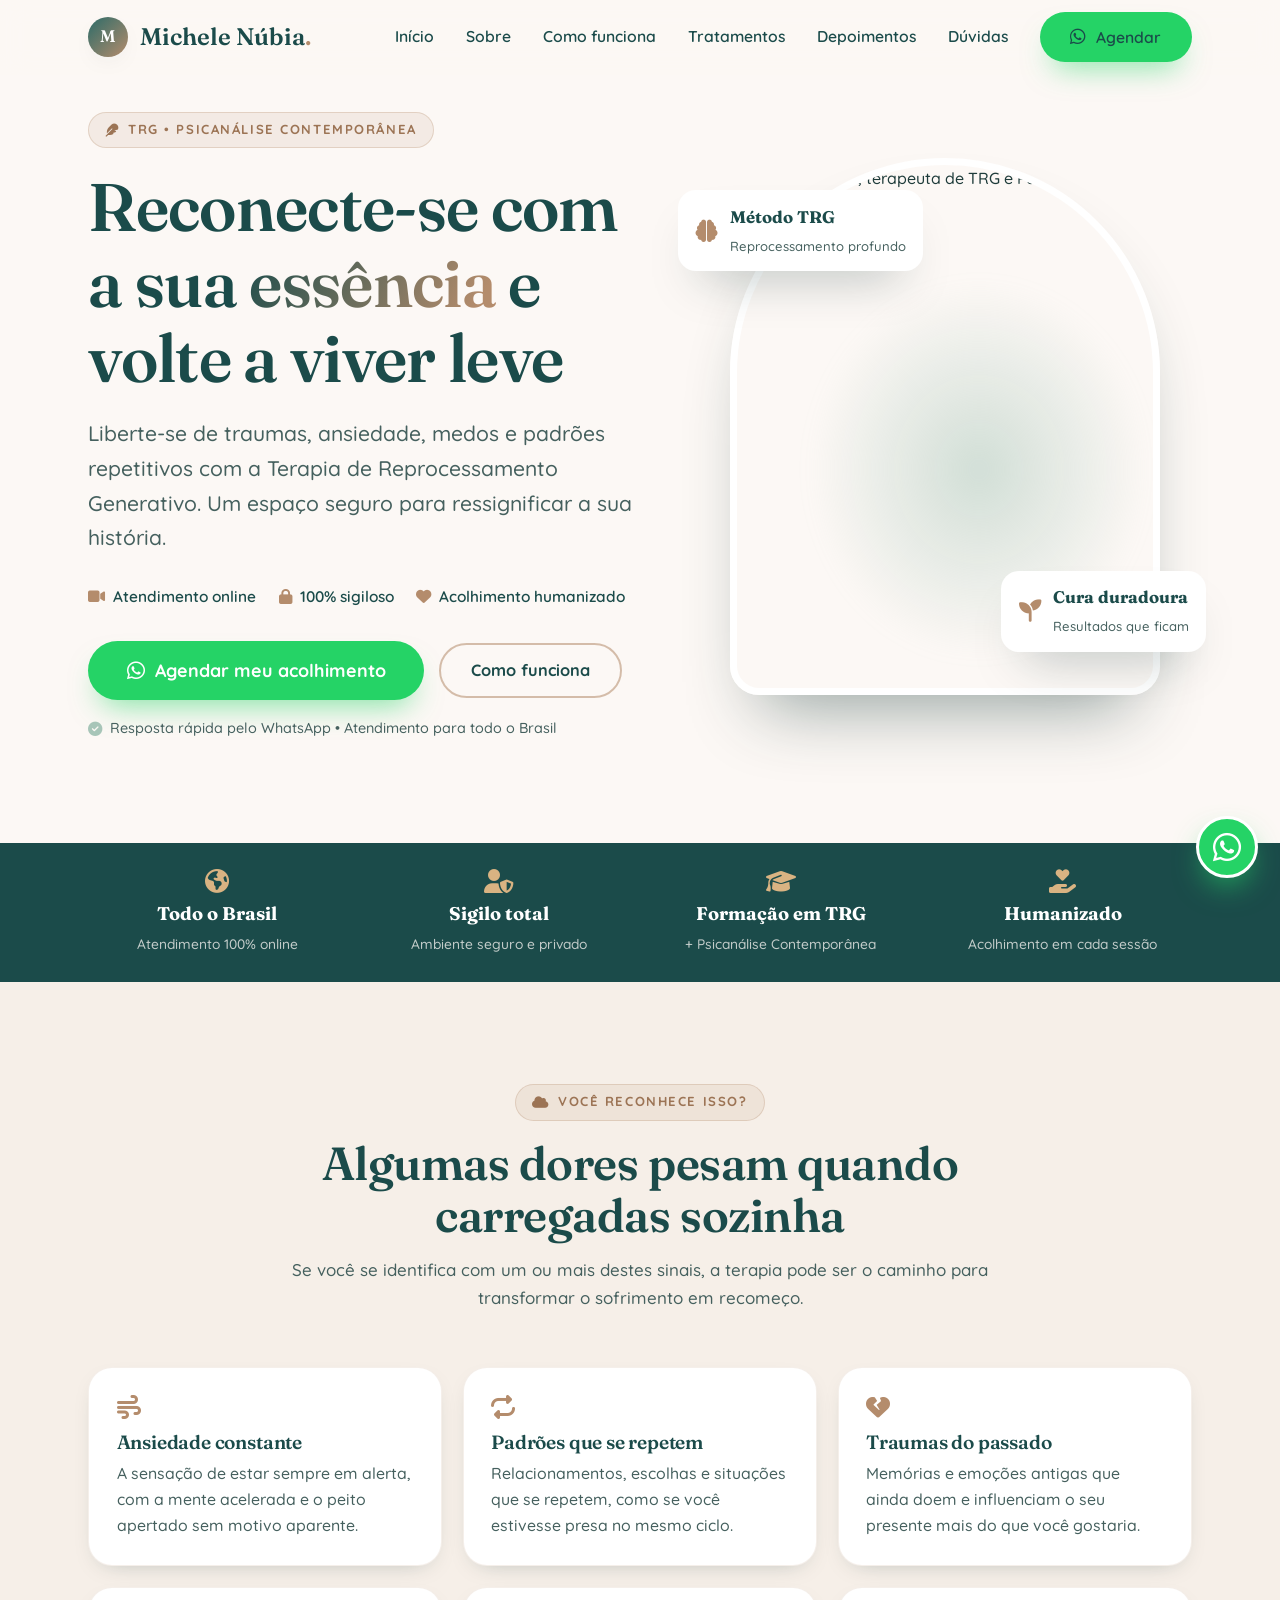
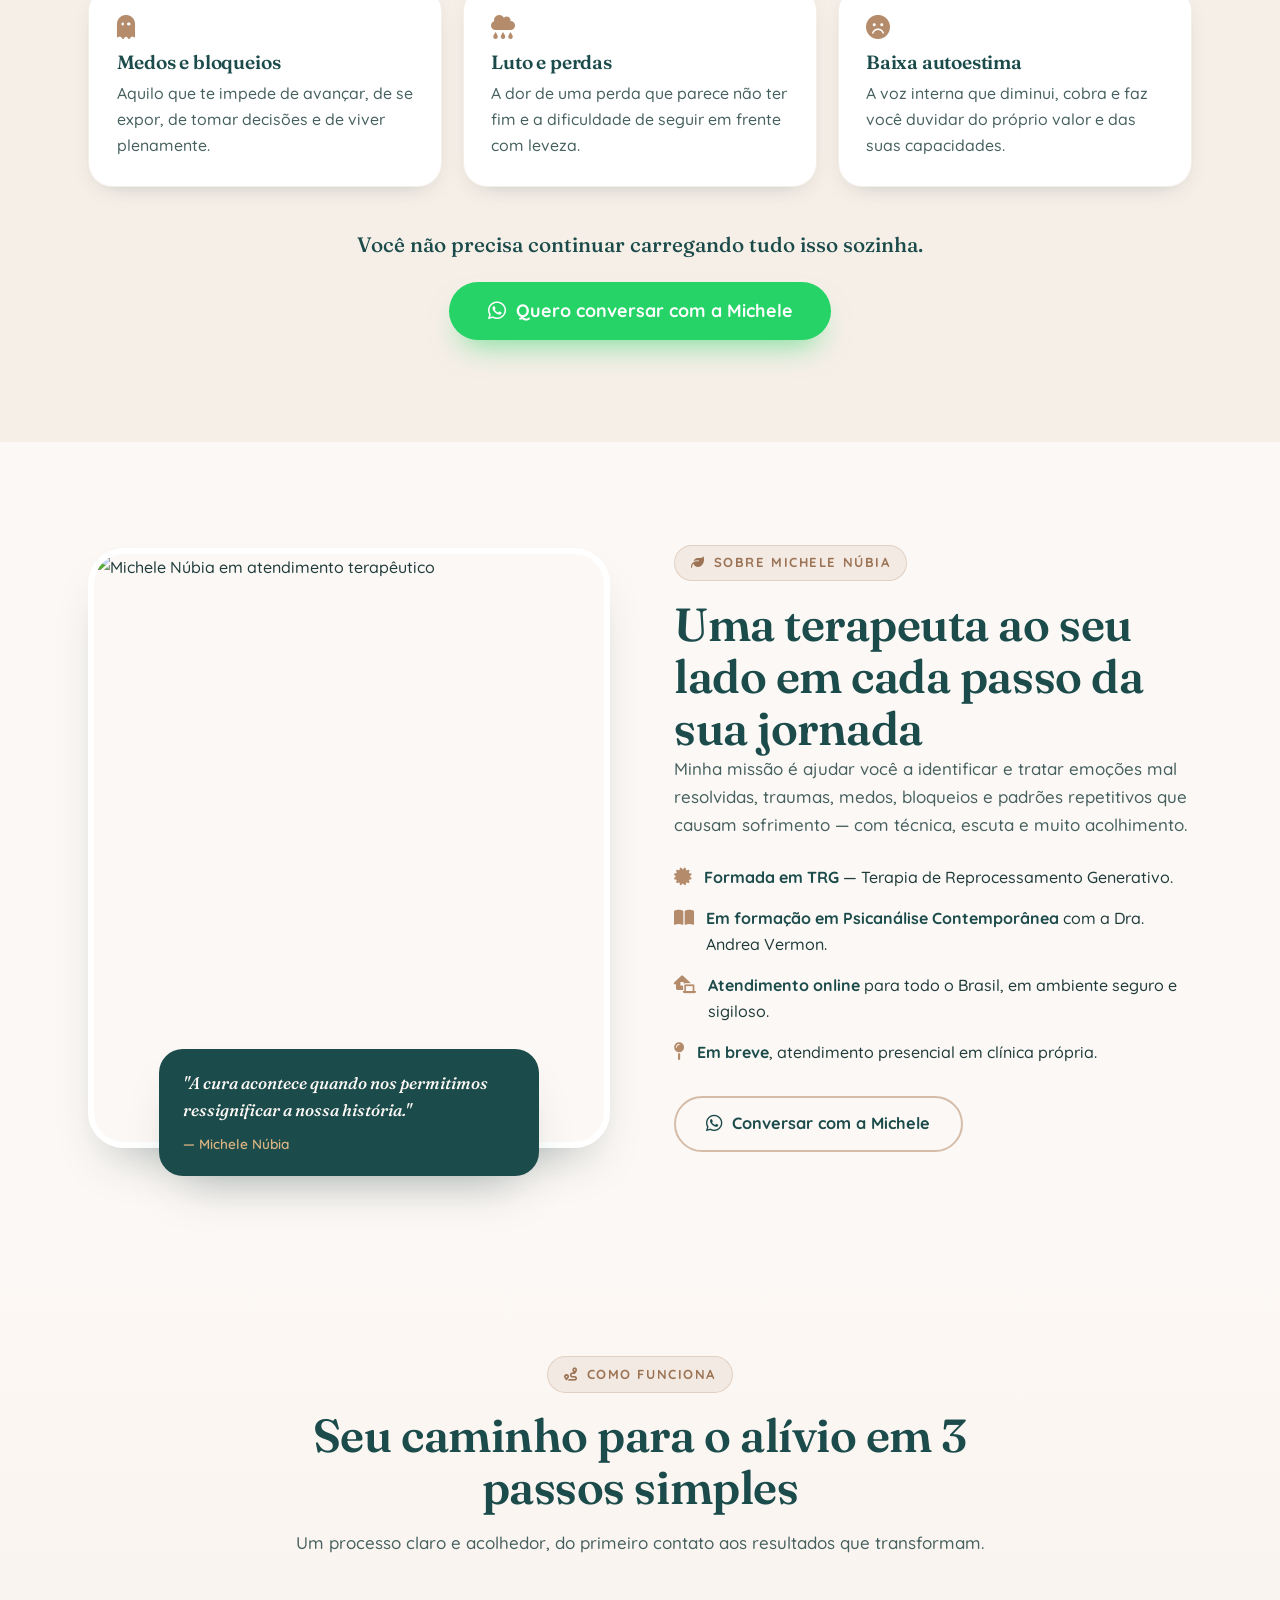
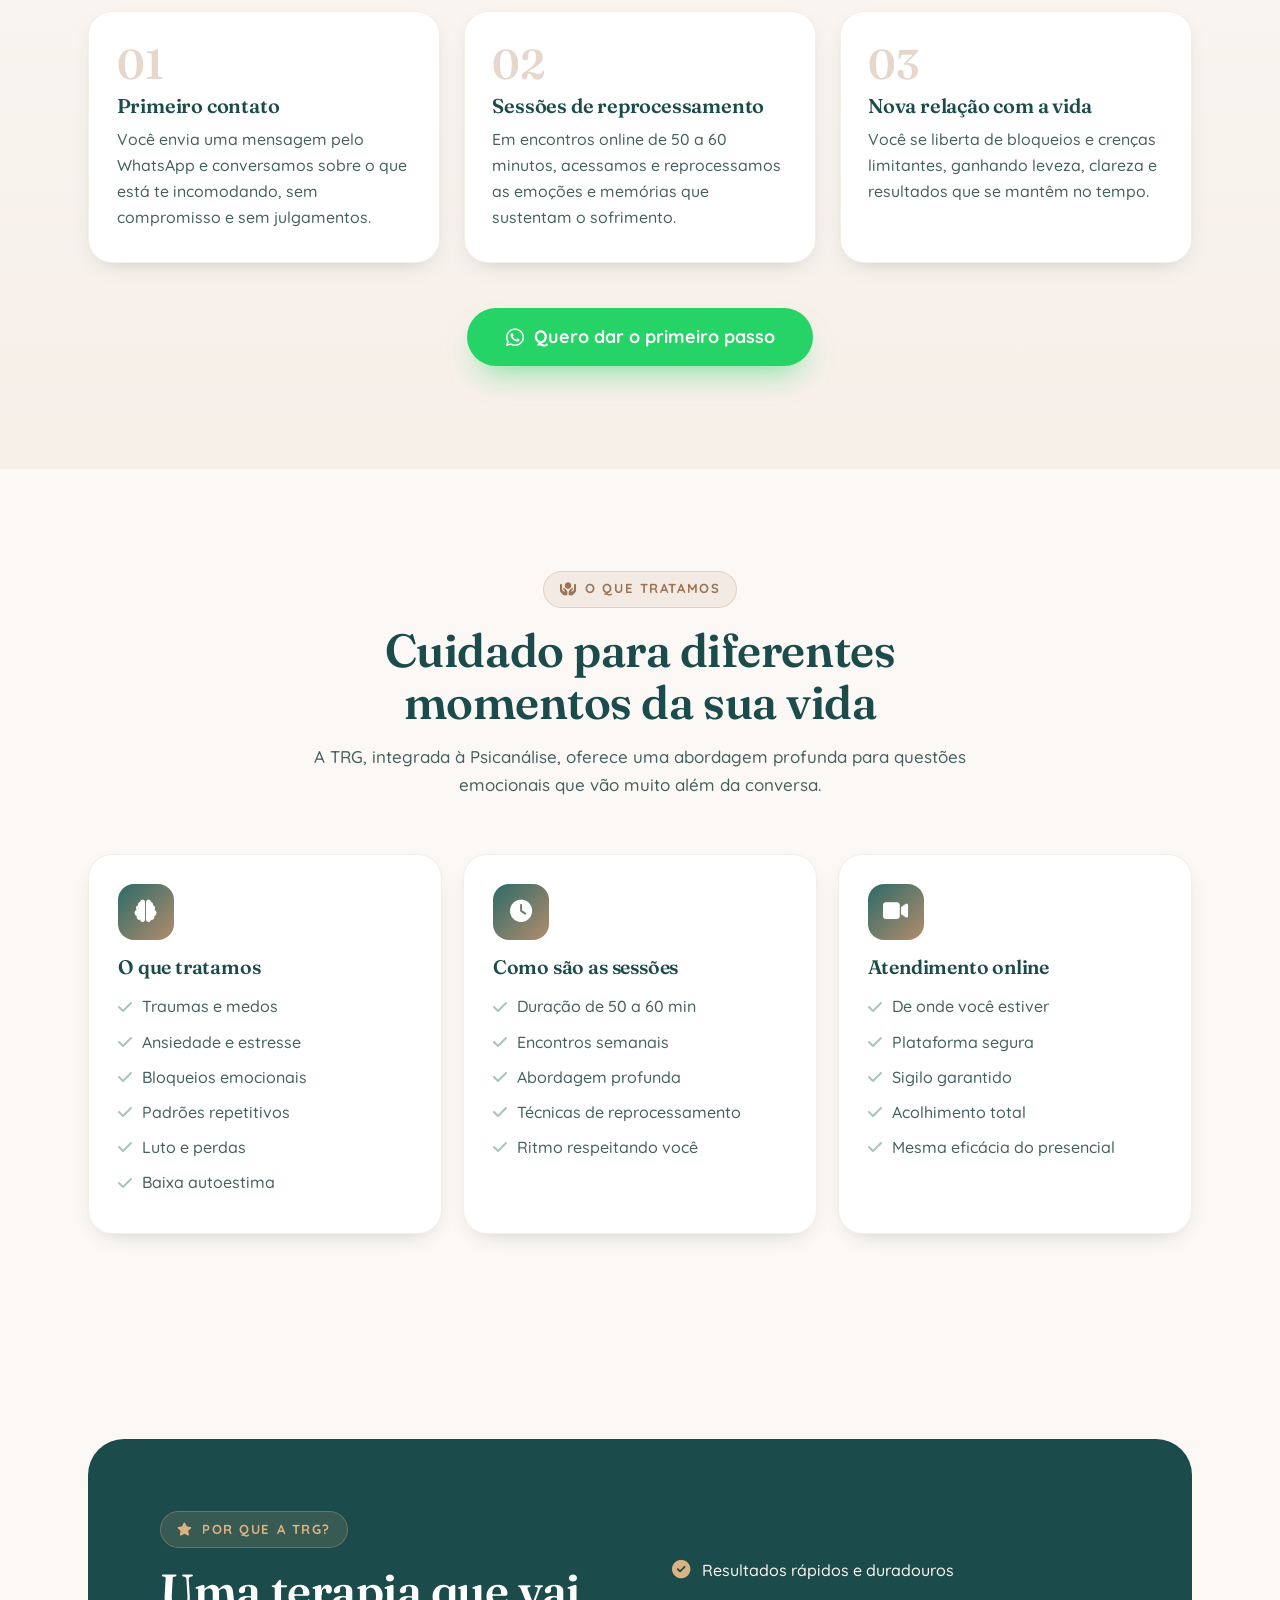
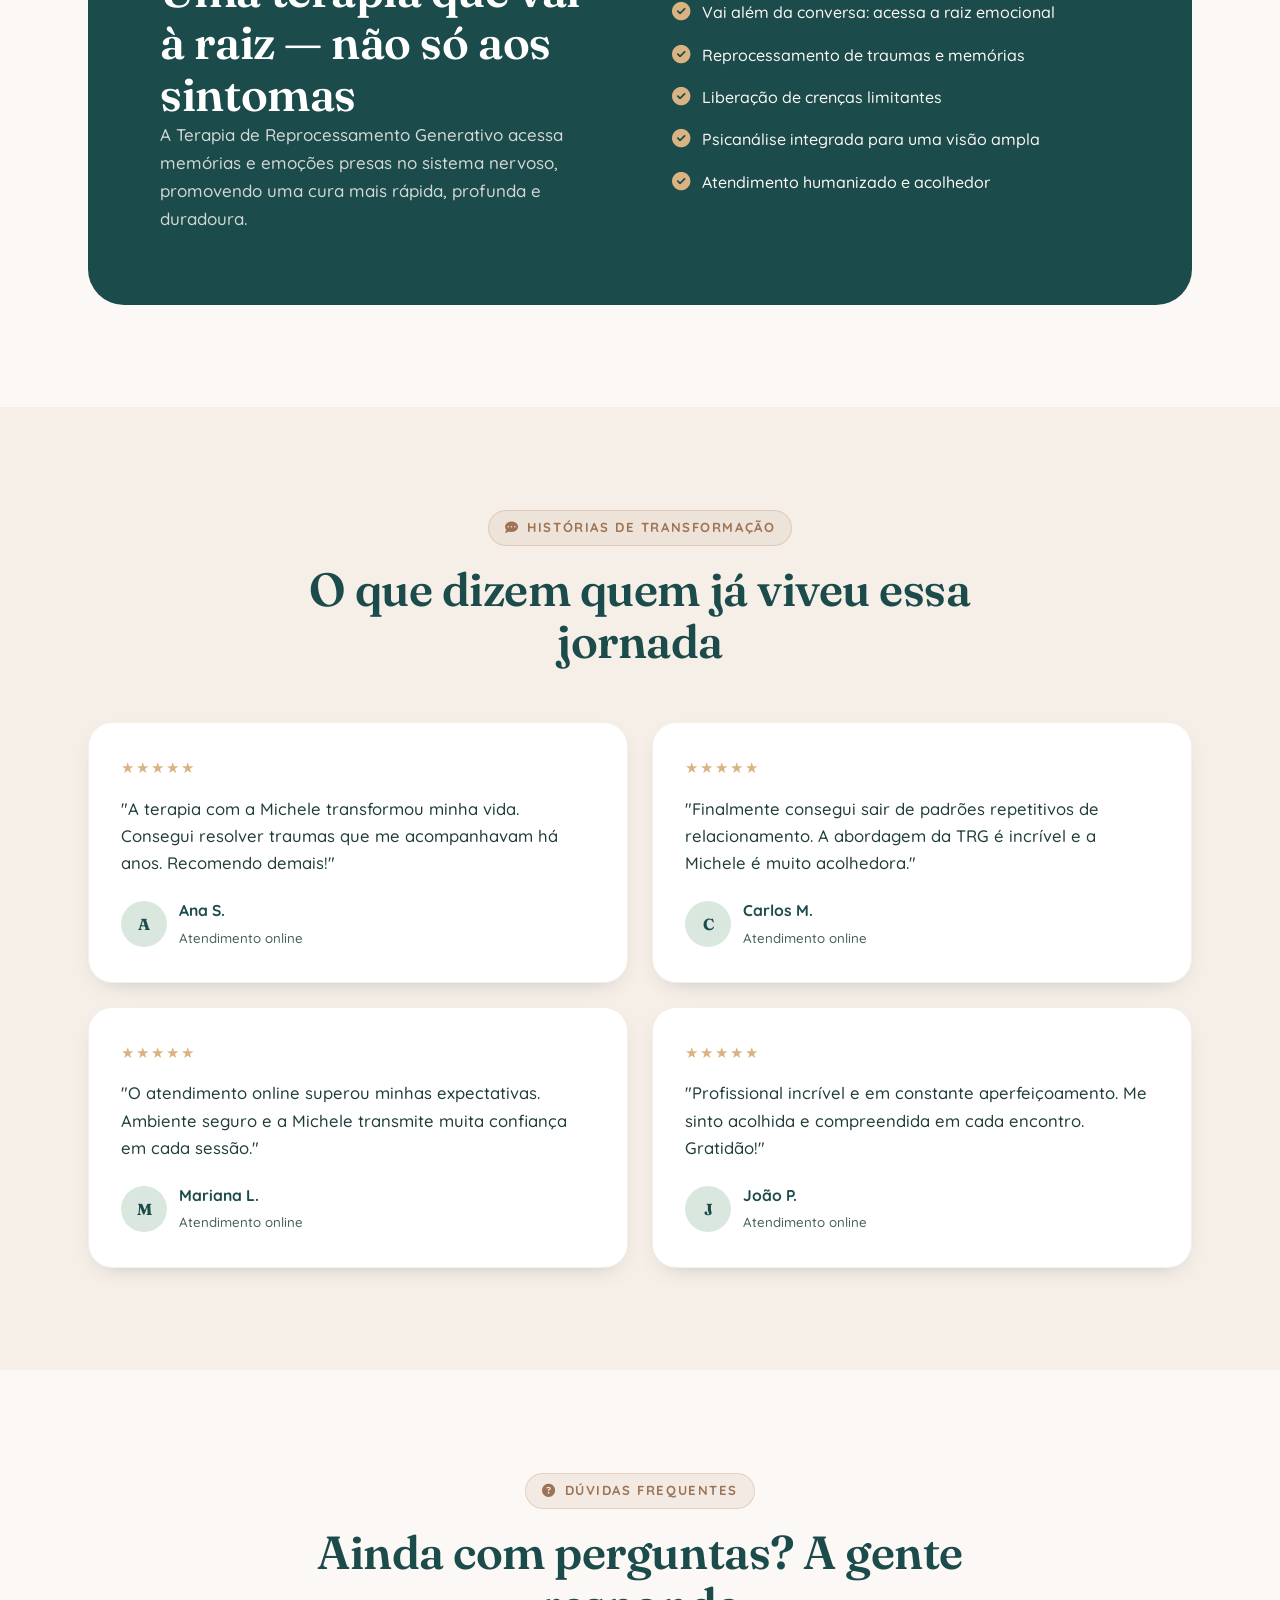
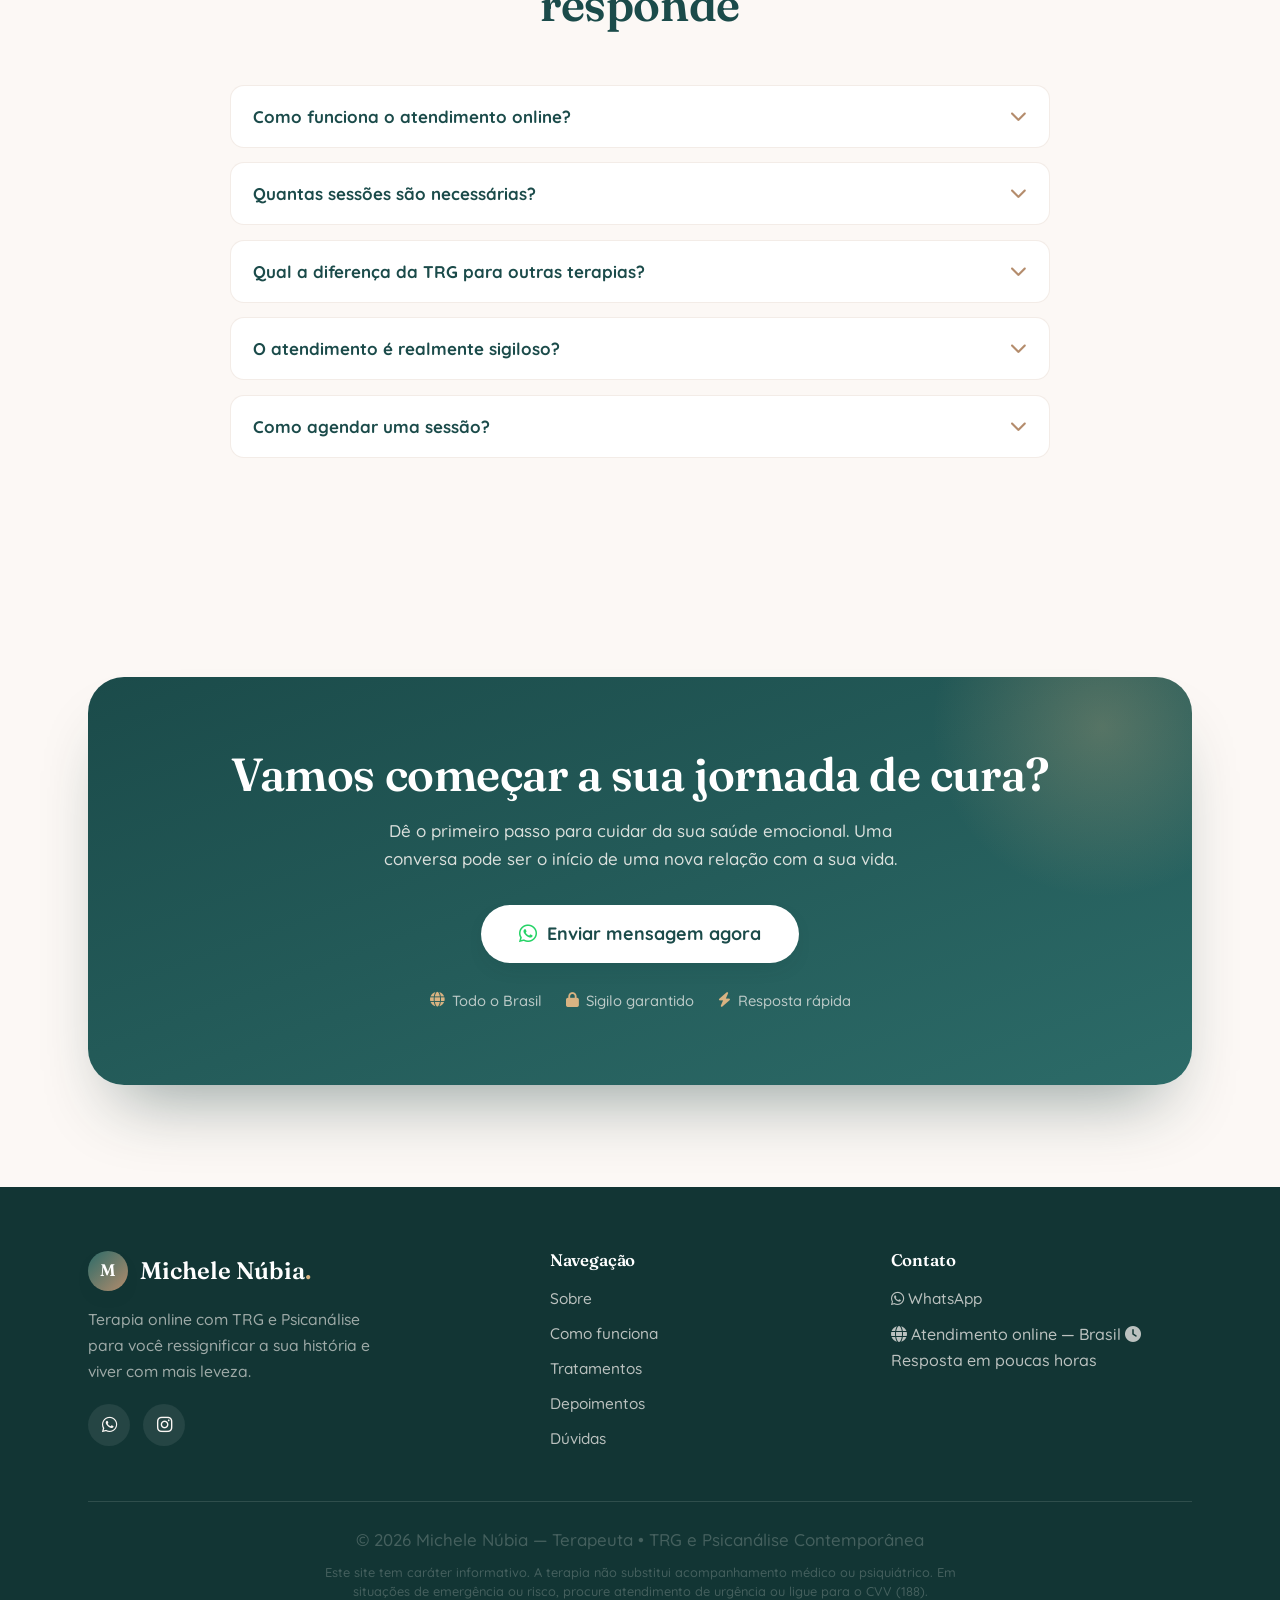
==== index.html @ 33e375cb "Redesign completo: site profissional de alta conversão + SEO - Novo design system (Fraunces + Quicks" ====
<!DOCTYPE html>
<html lang="pt-BR">
<head>
  <meta charset="UTF-8">
  <meta name="viewport" content="width=device-width, initial-scale=1.0">

  <!-- ===================== SEO PRIMÁRIO ===================== -->
  <title>Michele Núbia — Terapeuta TRG & Psicanálise | Terapia Online</title>
  <meta name="description" content="Terapia online com Michele Núbia: liberte-se de traumas, ansiedade, medos e padrões repetitivos com a Terapia de Reprocessamento Generativo (TRG) e Psicanálise. Atendimento humanizado e sigiloso para todo o Brasil. Agende pelo WhatsApp.">
  <meta name="keywords" content="terapia online, TRG, terapia de reprocessamento generativo, psicanálise, terapeuta emocional, tratamento de ansiedade, tratamento de traumas, Michele Núbia, terapia para todo o Brasil">
  <meta name="author" content="Michele Núbia">
  <meta name="robots" content="index, follow, max-image-preview:large">
  <meta name="theme-color" content="#1b4b4a">
  <link rel="canonical" href="https://ademiragencia.github.io/michelenubia/">

  <!-- ===================== OPEN GRAPH / FACEBOOK ===================== -->
  <meta property="og:type" content="website">
  <meta property="og:locale" content="pt_BR">
  <meta property="og:site_name" content="Michele Núbia — Terapeuta">
  <meta property="og:title" content="Michele Núbia — Terapeuta TRG & Psicanálise | Terapia Online">
  <meta property="og:description" content="Liberte-se de traumas, ansiedade e padrões repetitivos com TRG e Psicanálise. Atendimento online, humanizado e sigiloso para todo o Brasil.">
  <meta property="og:url" content="https://ademiragencia.github.io/michelenubia/">
  <meta property="og:image" content="https://res.cloudinary.com/dmdaiwkyl/image/upload/v1772127393/META_ADS_1_nq2jwk.png">
  <meta property="og:image:alt" content="Michele Núbia, terapeuta de TRG e Psicanálise">

  <!-- ===================== TWITTER ===================== -->
  <meta name="twitter:card" content="summary_large_image">
  <meta name="twitter:title" content="Michele Núbia — Terapeuta TRG & Psicanálise">
  <meta name="twitter:description" content="Terapia online com TRG e Psicanálise para tratar traumas, ansiedade e bloqueios emocionais. Atendimento humanizado para todo o Brasil.">
  <meta name="twitter:image" content="https://res.cloudinary.com/dmdaiwkyl/image/upload/v1772127393/META_ADS_1_nq2jwk.png">

  <!-- ===================== ÍCONES / MANIFEST ===================== -->
  <link rel="icon" href="assets/img/favicon.svg" type="image/svg+xml">
  <link rel="apple-touch-icon" href="assets/img/favicon.svg">
  <link rel="manifest" href="site.webmanifest">

  <!-- ===================== PERFORMANCE ===================== -->
  <link rel="preconnect" href="https://fonts.googleapis.com">
  <link rel="preconnect" href="https://fonts.gstatic.com" crossorigin>
  <link rel="preconnect" href="https://res.cloudinary.com">
  <link rel="preload" as="image" href="https://res.cloudinary.com/dmdaiwkyl/image/upload/v1772127393/META_ADS_1_nq2jwk.png">
  <link href="https://fonts.googleapis.com/css2?family=Fraunces:ital,opsz,wght@0,9..144,400;0,9..144,500;0,9..144,600;1,9..144,500&family=Quicksand:wght@400;500;600;700&display=swap" rel="stylesheet">
  <link rel="stylesheet" href="https://cdnjs.cloudflare.com/ajax/libs/font-awesome/6.5.1/css/all.min.css" referrerpolicy="no-referrer">

  <!-- ===================== ESTILOS ===================== -->
  <link rel="stylesheet" href="assets/css/styles.css">

  <!-- ===================== DADOS ESTRUTURADOS (JSON-LD) ===================== -->
  <script type="application/ld+json">
  {
    "@context": "https://schema.org",
    "@graph": [
      {
        "@type": ["ProfessionalService", "MedicalBusiness"],
        "@id": "https://ademiragencia.github.io/michelenubia/#business",
        "name": "Michele Núbia — Terapeuta TRG & Psicanálise",
        "description": "Terapia online com Terapia de Reprocessamento Generativo (TRG) e Psicanálise Contemporânea para tratamento de traumas, ansiedade, medos e padrões emocionais. Atendimento humanizado e sigiloso para todo o Brasil.",
        "url": "https://ademiragencia.github.io/michelenubia/",
        "image": "https://res.cloudinary.com/dmdaiwkyl/image/upload/v1772127393/META_ADS_1_nq2jwk.png",
        "telephone": "+556493256081",
        "priceRange": "$$",
        "areaServed": { "@type": "Country", "name": "Brasil" },
        "availableLanguage": "Portuguese",
        "medicalSpecialty": "Psychiatric",
        "provider": { "@id": "https://ademiragencia.github.io/michelenubia/#michele" },
        "sameAs": ["https://wa.me/556493256081"]
      },
      {
        "@type": "Person",
        "@id": "https://ademiragencia.github.io/michelenubia/#michele",
        "name": "Michele Núbia",
        "jobTitle": "Terapeuta Emocional — TRG e Psicanálise",
        "description": "Terapeuta emocional formada em Terapia de Reprocessamento Generativo (TRG) e em formação em Psicanálise Contemporânea.",
        "image": "https://res.cloudinary.com/dmdaiwkyl/image/upload/v1772127393/META_ADS_1_nq2jwk.png",
        "url": "https://ademiragencia.github.io/michelenubia/",
        "knowsAbout": ["Terapia de Reprocessamento Generativo", "Psicanálise", "Ansiedade", "Traumas", "Saúde emocional"]
      },
      {
        "@type": "FAQPage",
        "@id": "https://ademiragencia.github.io/michelenubia/#faq",
        "mainEntity": [
          {
            "@type": "Question",
            "name": "Como funciona o atendimento online?",
            "acceptedAnswer": { "@type": "Answer", "text": "As sessões são realizadas por videochamada em plataforma segura e sigilosa. Você precisa apenas de um ambiente tranquilo e conexão com a internet. A eficácia é a mesma do atendimento presencial." }
          },
          {
            "@type": "Question",
            "name": "Quantas sessões são necessárias?",
            "acceptedAnswer": { "@type": "Answer", "text": "O número varia conforme a demanda de cada pessoa. Muitos sentem alívio já nas primeiras sessões, enquanto outros preferem um processo mais profundo e contínuo. Isso é definido junto com você." }
          },
          {
            "@type": "Question",
            "name": "Qual a diferença da TRG para outras terapias?",
            "acceptedAnswer": { "@type": "Answer", "text": "A Terapia de Reprocessamento Generativo acessa diretamente memórias e emoções presas no sistema nervoso, permitindo um reprocessamento mais rápido e profundo, indo além da conversa." }
          },
          {
            "@type": "Question",
            "name": "O atendimento é sigiloso?",
            "acceptedAnswer": { "@type": "Answer", "text": "Sim. Todo o processo é conduzido em ambiente 100% sigiloso e acolhedor, respeitando a sua privacidade e o seu tempo." }
          },
          {
            "@type": "Question",
            "name": "Como agendar uma sessão?",
            "acceptedAnswer": { "@type": "Answer", "text": "Basta clicar em qualquer botão de WhatsApp do site e enviar uma mensagem. O retorno acontece em poucas horas para combinarmos o melhor horário." }
          }
        ]
      }
    ]
  }
  </script>
</head>
<body>

  <!-- ===================== HEADER ===================== -->
  <header class="site-header">
    <div class="container nav">
      <a href="#inicio" class="brand" aria-label="Michele Núbia — início">
        <span class="brand-mark">M</span>
        <span>Michele Núbia<span class="dot">.</span></span>
      </a>
      <nav class="nav-links" aria-label="Navegação principal">
        <a href="#inicio">Início</a>
        <a href="#sobre">Sobre</a>
        <a href="#metodo">Como funciona</a>
        <a href="#tratamentos">Tratamentos</a>
        <a href="#depoimentos">Depoimentos</a>
        <a href="#faq">Dúvidas</a>
        <a href="https://wa.me/556493256081?text=Ol%C3%A1%20Michele!%20Vim%20pelo%20site%20e%20gostaria%20de%20agendar%20um%20acolhimento." class="btn btn-wa" target="_blank" rel="noopener"><i class="fab fa-whatsapp"></i> Agendar</a>
      </nav>
      <button class="nav-toggle" aria-label="Abrir menu" aria-expanded="false" aria-controls="mobileNav">
        <span></span><span></span><span></span>
      </button>
    </div>
  </header>

  <!-- ===================== MENU MOBILE ===================== -->
  <nav class="mobile-nav" id="mobileNav" aria-label="Navegação mobile">
    <a href="#inicio">Início</a>
    <a href="#sobre">Sobre</a>
    <a href="#metodo">Como funciona</a>
    <a href="#tratamentos">Tratamentos</a>
    <a href="#depoimentos">Depoimentos</a>
    <a href="#faq">Dúvidas</a>
    <a href="https://wa.me/556493256081?text=Ol%C3%A1%20Michele!%20Vim%20pelo%20site%20e%20gostaria%20de%20agendar%20um%20acolhimento." class="btn btn-wa" target="_blank" rel="noopener"><i class="fab fa-whatsapp"></i> Falar no WhatsApp</a>
  </nav>

  <main id="inicio">

    <!-- ===================== HERO ===================== -->
    <section class="hero">
      <div class="container hero-grid">
        <div class="hero-copy">
          <span class="eyebrow"><i class="fas fa-feather"></i> TRG • Psicanálise Contemporânea</span>
          <h1 class="h1">Reconecte-se com a sua <span class="text-gradient">essência</span> e volte a viver leve</h1>
          <p class="lead">Liberte-se de traumas, ansiedade, medos e padrões repetitivos com a Terapia de Reprocessamento Generativo. Um espaço seguro para ressignificar a sua história.</p>

          <ul class="trust-row">
            <li><i class="fas fa-video"></i> Atendimento online</li>
            <li><i class="fas fa-lock"></i> 100% sigiloso</li>
            <li><i class="fas fa-heart"></i> Acolhimento humanizado</li>
          </ul>

          <div class="hero-cta">
            <a href="https://wa.me/556493256081?text=Ol%C3%A1%20Michele!%20Vim%20pelo%20site%20e%20gostaria%20de%20agendar%20meu%20acolhimento." class="btn btn-wa btn-lg" target="_blank" rel="noopener"><i class="fab fa-whatsapp"></i> Agendar meu acolhimento</a>
            <a href="#metodo" class="btn btn-outline">Como funciona</a>
          </div>
          <p class="hero-note"><i class="fas fa-circle-check"></i> Resposta rápida pelo WhatsApp • Atendimento para todo o Brasil</p>
        </div>

        <div class="hero-media">
          <img src="https://res.cloudinary.com/dmdaiwkyl/image/upload/v1772127393/META_ADS_1_nq2jwk.png"
               alt="Michele Núbia, terapeuta de TRG e Psicanálise" class="hero-photo" width="430" height="537" fetchpriority="high">
          <div class="hero-badge tl">
            <i class="fas fa-brain"></i>
            <div><strong>Método TRG</strong><small>Reprocessamento profundo</small></div>
          </div>
          <div class="hero-badge br">
            <i class="fas fa-seedling"></i>
            <div><strong>Cura duradoura</strong><small>Resultados que ficam</small></div>
          </div>
        </div>
      </div>
    </section>

    <!-- ===================== FAIXA DE CONFIANÇA ===================== -->
    <section class="assurance" style="padding-top:1.6rem;padding-bottom:1.6rem;">
      <div class="container assurance-grid">
        <div class="assurance-item"><i class="fas fa-globe-americas"></i><strong>Todo o Brasil</strong><span>Atendimento 100% online</span></div>
        <div class="assurance-item"><i class="fas fa-user-shield"></i><strong>Sigilo total</strong><span>Ambiente seguro e privado</span></div>
        <div class="assurance-item"><i class="fas fa-graduation-cap"></i><strong>Formação em TRG</strong><span>+ Psicanálise Contemporânea</span></div>
        <div class="assurance-item"><i class="fas fa-hand-holding-heart"></i><strong>Humanizado</strong><span>Acolhimento em cada sessão</span></div>
      </div>
    </section>

    <!-- ===================== DORES ===================== -->
    <section class="pain" id="voce-sente">
      <div class="container">
        <div class="section-head reveal">
          <span class="eyebrow"><i class="fas fa-cloud"></i> Você reconhece isso?</span>
          <h2>Algumas dores pesam quando carregadas sozinha</h2>
          <p>Se você se identifica com um ou mais destes sinais, a terapia pode ser o caminho para transformar o sofrimento em recomeço.</p>
        </div>
        <div class="pain-grid">
          <div class="pain-card reveal"><i class="fas fa-wind"></i><h3>Ansiedade constante</h3><p>A sensação de estar sempre em alerta, com a mente acelerada e o peito apertado sem motivo aparente.</p></div>
          <div class="pain-card reveal"><i class="fas fa-repeat"></i><h3>Padrões que se repetem</h3><p>Relacionamentos, escolhas e situações que se repetem, como se você estivesse presa no mesmo ciclo.</p></div>
          <div class="pain-card reveal"><i class="fas fa-heart-crack"></i><h3>Traumas do passado</h3><p>Memórias e emoções antigas que ainda doem e influenciam o seu presente mais do que você gostaria.</p></div>
          <div class="pain-card reveal"><i class="fas fa-ghost"></i><h3>Medos e bloqueios</h3><p>Aquilo que te impede de avançar, de se expor, de tomar decisões e de viver plenamente.</p></div>
          <div class="pain-card reveal"><i class="fas fa-cloud-rain"></i><h3>Luto e perdas</h3><p>A dor de uma perda que parece não ter fim e a dificuldade de seguir em frente com leveza.</p></div>
          <div class="pain-card reveal"><i class="fas fa-face-frown"></i><h3>Baixa autoestima</h3><p>A voz interna que diminui, cobra e faz você duvidar do próprio valor e das suas capacidades.</p></div>
        </div>
        <div class="pain-cta reveal">
          <p>Você não precisa continuar carregando tudo isso sozinha.</p>
          <a href="https://wa.me/556493256081?text=Ol%C3%A1%20Michele!%20Me%20identifiquei%20com%20o%20site%20e%20gostaria%20de%20conversar." class="btn btn-wa btn-lg" target="_blank" rel="noopener"><i class="fab fa-whatsapp"></i> Quero conversar com a Michele</a>
        </div>
      </div>
    </section>

    <!-- ===================== SOBRE ===================== -->
    <section class="about" id="sobre">
      <div class="container about-grid">
        <div class="about-media reveal">
          <img src="https://res.cloudinary.com/dmdaiwkyl/image/upload/v1772127393/META_ADS_1_nq2jwk.png"
               alt="Michele Núbia em atendimento terapêutico" class="about-photo" loading="lazy" width="520" height="600">
          <div class="about-quote">
            <p>"A cura acontece quando nos permitimos ressignificar a nossa história."</p>
            <span>— Michele Núbia</span>
          </div>
        </div>
        <div class="about-copy reveal">
          <span class="eyebrow"><i class="fas fa-leaf"></i> Sobre Michele Núbia</span>
          <h2>Uma terapeuta ao seu lado em cada passo da sua jornada</h2>
          <p>Minha missão é ajudar você a identificar e tratar emoções mal resolvidas, traumas, medos, bloqueios e padrões repetitivos que causam sofrimento — com técnica, escuta e muito acolhimento.</p>
          <ul class="credentials">
            <li><i class="fas fa-certificate"></i><span><strong>Formada em TRG</strong> — Terapia de Reprocessamento Generativo.</span></li>
            <li><i class="fas fa-book-open"></i><span><strong>Em formação em Psicanálise Contemporânea</strong> com a Dra. Andrea Vermon.</span></li>
            <li><i class="fas fa-laptop-house"></i><span><strong>Atendimento online</strong> para todo o Brasil, em ambiente seguro e sigiloso.</span></li>
            <li><i class="fas fa-map-pin"></i><span><strong>Em breve</strong>, atendimento presencial em clínica própria.</span></li>
          </ul>
          <a href="https://wa.me/556493256081?text=Ol%C3%A1%20Michele!%20Gostaria%20de%20saber%20mais%20sobre%20o%20seu%20trabalho." class="btn btn-outline" target="_blank" rel="noopener"><i class="fab fa-whatsapp"></i> Conversar com a Michele</a>
        </div>
      </div>
    </section>

    <!-- ===================== COMO FUNCIONA ===================== -->
    <section class="method" id="metodo">
      <div class="container">
        <div class="section-head reveal">
          <span class="eyebrow"><i class="fas fa-route"></i> Como funciona</span>
          <h2>Seu caminho para o alívio em 3 passos simples</h2>
          <p>Um processo claro e acolhedor, do primeiro contato aos resultados que transformam.</p>
        </div>
        <div class="steps">
          <div class="step reveal"><h3>Primeiro contato</h3><p>Você envia uma mensagem pelo WhatsApp e conversamos sobre o que está te incomodando, sem compromisso e sem julgamentos.</p></div>
          <div class="step reveal"><h3>Sessões de reprocessamento</h3><p>Em encontros online de 50 a 60 minutos, acessamos e reprocessamos as emoções e memórias que sustentam o sofrimento.</p></div>
          <div class="step reveal"><h3>Nova relação com a vida</h3><p>Você se liberta de bloqueios e crenças limitantes, ganhando leveza, clareza e resultados que se mantêm no tempo.</p></div>
        </div>
        <div class="pain-cta reveal" style="margin-top:2.8rem;">
          <a href="https://wa.me/556493256081?text=Ol%C3%A1%20Michele!%20Quero%20dar%20o%20primeiro%20passo%20e%20agendar%20minha%20sess%C3%A3o." class="btn btn-wa btn-lg" target="_blank" rel="noopener"><i class="fab fa-whatsapp"></i> Quero dar o primeiro passo</a>
        </div>
      </div>
    </section>

    <!-- ===================== TRATAMENTOS ===================== -->
    <section id="tratamentos">
      <div class="container">
        <div class="section-head reveal">
          <span class="eyebrow"><i class="fas fa-hands-holding-circle"></i> O que tratamos</span>
          <h2>Cuidado para diferentes momentos da sua vida</h2>
          <p>A TRG, integrada à Psicanálise, oferece uma abordagem profunda para questões emocionais que vão muito além da conversa.</p>
        </div>
        <div class="treat-grid">
          <div class="treat-card reveal">
            <div class="treat-icon"><i class="fas fa-brain"></i></div>
            <h3>O que tratamos</h3>
            <ul class="feature-list">
              <li><i class="fas fa-check"></i> Traumas e medos</li>
              <li><i class="fas fa-check"></i> Ansiedade e estresse</li>
              <li><i class="fas fa-check"></i> Bloqueios emocionais</li>
              <li><i class="fas fa-check"></i> Padrões repetitivos</li>
              <li><i class="fas fa-check"></i> Luto e perdas</li>
              <li><i class="fas fa-check"></i> Baixa autoestima</li>
            </ul>
          </div>
          <div class="treat-card reveal">
            <div class="treat-icon"><i class="fas fa-clock"></i></div>
            <h3>Como são as sessões</h3>
            <ul class="feature-list">
              <li><i class="fas fa-check"></i> Duração de 50 a 60 min</li>
              <li><i class="fas fa-check"></i> Encontros semanais</li>
              <li><i class="fas fa-check"></i> Abordagem profunda</li>
              <li><i class="fas fa-check"></i> Técnicas de reprocessamento</li>
              <li><i class="fas fa-check"></i> Ritmo respeitando você</li>
            </ul>
          </div>
          <div class="treat-card reveal">
            <div class="treat-icon"><i class="fas fa-video"></i></div>
            <h3>Atendimento online</h3>
            <ul class="feature-list">
              <li><i class="fas fa-check"></i> De onde você estiver</li>
              <li><i class="fas fa-check"></i> Plataforma segura</li>
              <li><i class="fas fa-check"></i> Sigilo garantido</li>
              <li><i class="fas fa-check"></i> Acolhimento total</li>
              <li><i class="fas fa-check"></i> Mesma eficácia do presencial</li>
            </ul>
          </div>
        </div>
      </div>
    </section>

    <!-- ===================== BENEFÍCIOS ===================== -->
    <section>
      <div class="container">
        <div class="benefits reveal">
          <div class="benefits-inner">
            <div>
              <span class="eyebrow"><i class="fas fa-star"></i> Por que a TRG?</span>
              <h2>Uma terapia que vai à raiz — não só aos sintomas</h2>
              <p>A Terapia de Reprocessamento Generativo acessa memórias e emoções presas no sistema nervoso, promovendo uma cura mais rápida, profunda e duradoura.</p>
            </div>
            <ul class="benefits-list">
              <li><i class="fas fa-check-circle"></i> Resultados rápidos e duradouros</li>
              <li><i class="fas fa-check-circle"></i> Vai além da conversa: acessa a raiz emocional</li>
              <li><i class="fas fa-check-circle"></i> Reprocessamento de traumas e memórias</li>
              <li><i class="fas fa-check-circle"></i> Liberação de crenças limitantes</li>
              <li><i class="fas fa-check-circle"></i> Psicanálise integrada para uma visão ampla</li>
              <li><i class="fas fa-check-circle"></i> Atendimento humanizado e acolhedor</li>
            </ul>
          </div>
        </div>
      </div>
    </section>

    <!-- ===================== DEPOIMENTOS ===================== -->
    <section id="depoimentos" class="pain">
      <div class="container">
        <div class="section-head reveal">
          <span class="eyebrow"><i class="fas fa-comment-dots"></i> Histórias de transformação</span>
          <h2>O que dizem quem já viveu essa jornada</h2>
        </div>
        <div class="testi-grid">
          <div class="testi-card reveal">
            <div class="testi-stars">★★★★★</div>
            <p>"A terapia com a Michele transformou minha vida. Consegui resolver traumas que me acompanhavam há anos. Recomendo demais!"</p>
            <div class="testi-author"><span class="testi-avatar">A</span><div><strong>Ana S.</strong><small>Atendimento online</small></div></div>
          </div>
          <div class="testi-card reveal">
            <div class="testi-stars">★★★★★</div>
            <p>"Finalmente consegui sair de padrões repetitivos de relacionamento. A abordagem da TRG é incrível e a Michele é muito acolhedora."</p>
            <div class="testi-author"><span class="testi-avatar">C</span><div><strong>Carlos M.</strong><small>Atendimento online</small></div></div>
          </div>
          <div class="testi-card reveal">
            <div class="testi-stars">★★★★★</div>
            <p>"O atendimento online superou minhas expectativas. Ambiente seguro e a Michele transmite muita confiança em cada sessão."</p>
            <div class="testi-author"><span class="testi-avatar">M</span><div><strong>Mariana L.</strong><small>Atendimento online</small></div></div>
          </div>
          <div class="testi-card reveal">
            <div class="testi-stars">★★★★★</div>
            <p>"Profissional incrível e em constante aperfeiçoamento. Me sinto acolhida e compreendida em cada encontro. Gratidão!"</p>
            <div class="testi-author"><span class="testi-avatar">J</span><div><strong>João P.</strong><small>Atendimento online</small></div></div>
          </div>
        </div>
      </div>
    </section>

    <!-- ===================== FAQ ===================== -->
    <section id="faq">
      <div class="container">
        <div class="section-head reveal">
          <span class="eyebrow"><i class="fas fa-circle-question"></i> Dúvidas frequentes</span>
          <h2>Ainda com perguntas? A gente responde</h2>
        </div>
        <div class="faq-wrap reveal">
          <div class="faq-item">
            <button class="faq-q" aria-expanded="false"><span>Como funciona o atendimento online?</span><i class="fas fa-chevron-down"></i></button>
            <div class="faq-a"><p>As sessões são realizadas por videochamada em plataforma segura e sigilosa. Você precisa apenas de um ambiente tranquilo e conexão com a internet. A eficácia é a mesma do atendimento presencial.</p></div>
          </div>
          <div class="faq-item">
            <button class="faq-q" aria-expanded="false"><span>Quantas sessões são necessárias?</span><i class="fas fa-chevron-down"></i></button>
            <div class="faq-a"><p>O número varia conforme a demanda de cada pessoa. Muitos sentem alívio já nas primeiras sessões, enquanto outros preferem um processo mais profundo e contínuo. Isso é definido junto com você.</p></div>
          </div>
          <div class="faq-item">
            <button class="faq-q" aria-expanded="false"><span>Qual a diferença da TRG para outras terapias?</span><i class="fas fa-chevron-down"></i></button>
            <div class="faq-a"><p>A Terapia de Reprocessamento Generativo acessa diretamente as memórias e emoções presas no sistema nervoso, permitindo um reprocessamento mais rápido e profundo, indo além da conversa.</p></div>
          </div>
          <div class="faq-item">
            <button class="faq-q" aria-expanded="false"><span>O atendimento é realmente sigiloso?</span><i class="fas fa-chevron-down"></i></button>
            <div class="faq-a"><p>Sim. Todo o processo é conduzido em ambiente 100% sigiloso e acolhedor, respeitando a sua privacidade e o seu tempo em cada etapa.</p></div>
          </div>
          <div class="faq-item">
            <button class="faq-q" aria-expanded="false"><span>Como agendar uma sessão?</span><i class="fas fa-chevron-down"></i></button>
            <div class="faq-a"><p>Basta clicar em qualquer botão de WhatsApp do site e enviar uma mensagem. O retorno acontece em poucas horas para combinarmos o melhor horário para você.</p></div>
          </div>
        </div>
      </div>
    </section>

    <!-- ===================== CTA FINAL ===================== -->
    <section class="final-cta">
      <div class="container">
        <div class="final-cta-card reveal">
          <h2>Vamos começar a sua jornada de cura?</h2>
          <p>Dê o primeiro passo para cuidar da sua saúde emocional. Uma conversa pode ser o início de uma nova relação com a sua vida.</p>
          <a href="https://wa.me/556493256081?text=Ol%C3%A1%20Michele!%20Estou%20pronta(o)%20para%20come%C3%A7ar.%20Podemos%20agendar%3F" class="btn btn-light btn-lg" target="_blank" rel="noopener"><i class="fab fa-whatsapp" style="color:#25d366"></i> Enviar mensagem agora</a>
          <div class="final-cta-meta">
            <span><i class="fas fa-globe"></i> Todo o Brasil</span>
            <span><i class="fas fa-lock"></i> Sigilo garantido</span>
            <span><i class="fas fa-bolt"></i> Resposta rápida</span>
          </div>
        </div>
      </div>
    </section>
  </main>

  <!-- ===================== FOOTER ===================== -->
  <footer class="site-footer">
    <div class="container">
      <div class="footer-grid">
        <div class="footer-brand">
          <a href="#inicio" class="brand"><span class="brand-mark">M</span><span style="color:#fff">Michele Núbia<span style="color:var(--gold)">.</span></span></a>
          <p>Terapia online com TRG e Psicanálise para você ressignificar a sua história e viver com mais leveza.</p>
          <div class="footer-social">
            <a href="https://wa.me/556493256081" target="_blank" rel="noopener" aria-label="WhatsApp"><i class="fab fa-whatsapp"></i></a>
            <a href="#inicio" aria-label="Instagram"><i class="fab fa-instagram"></i></a>
          </div>
        </div>
        <div class="footer-col">
          <h4>Navegação</h4>
          <a href="#sobre">Sobre</a>
          <a href="#metodo">Como funciona</a>
          <a href="#tratamentos">Tratamentos</a>
          <a href="#depoimentos">Depoimentos</a>
          <a href="#faq">Dúvidas</a>
        </div>
        <div class="footer-col">
          <h4>Contato</h4>
          <a href="https://wa.me/556493256081" target="_blank" rel="noopener"><i class="fab fa-whatsapp"></i> WhatsApp</a>
          <span><i class="fas fa-globe"></i> Atendimento online — Brasil</span>
          <span><i class="fas fa-clock"></i> Resposta em poucas horas</span>
        </div>
      </div>
      <div class="footer-bottom">
        <p>© <span id="year">2026</span> Michele Núbia — Terapeuta • TRG e Psicanálise Contemporânea</p>
        <p class="disclaimer">Este site tem caráter informativo. A terapia não substitui acompanhamento médico ou psiquiátrico. Em situações de emergência ou risco, procure atendimento de urgência ou ligue para o CVV (188).</p>
      </div>
    </div>
  </footer>

  <!-- WhatsApp flutuante -->
  <a href="https://wa.me/556493256081?text=Ol%C3%A1%20Michele!%20Vim%20pelo%20site%20e%20gostaria%20de%20conversar." class="wa-float" target="_blank" rel="noopener" aria-label="Falar no WhatsApp">
    <i class="fab fa-whatsapp"></i>
  </a>

  <script src="assets/js/main.js" defer></script>
</body>
</html>
---- assets/css/styles.css ----
/* =========================================================
   Michele Núbia — Terapeuta TRG & Psicanálise
   Design System / Stylesheet
   ========================================================= */

/* ---------- Design Tokens ---------- */
:root {
  /* Cores da marca */
  --teal-900: #123534;
  --teal-800: #1b4b4a;
  --teal-700: #2c6b68;
  --teal-500: #4a8b87;
  --terra: #b48c6c;
  --terra-dark: #9c7455;
  --gold: #d9b382;
  --sage: #a7c5b8;
  --sage-soft: #d9e7df;
  --cream: #fcf8f5;
  --cream-2: #f6efe8;
  --ink: #1f3c3b;
  --ink-soft: #45605e;
  --white: #ffffff;

  /* WhatsApp */
  --wa: #25d366;
  --wa-dark: #1ebe5a;

  /* Tipografia */
  --font-display: 'Fraunces', Georgia, 'Times New Roman', serif;
  --font-body: 'Quicksand', -apple-system, BlinkMacSystemFont, 'Segoe UI', sans-serif;

  /* Escala fluida */
  --step-hero: clamp(2.4rem, 1.4rem + 4.4vw, 4.2rem);
  --step-h2: clamp(1.9rem, 1.3rem + 2.4vw, 2.9rem);
  --step-h3: clamp(1.3rem, 1.05rem + 1vw, 1.65rem);
  --step-lead: clamp(1.08rem, 1rem + 0.5vw, 1.32rem);

  /* Espaçamento e formas */
  --radius-sm: 14px;
  --radius: 24px;
  --radius-lg: 36px;
  --shadow-sm: 0 8px 24px -14px rgba(18, 53, 52, 0.35);
  --shadow: 0 26px 50px -24px rgba(18, 53, 52, 0.35);
  --shadow-lg: 0 40px 70px -30px rgba(18, 53, 52, 0.45);
  --maxw: 1180px;
  --ease: cubic-bezier(0.22, 1, 0.36, 1);
}

/* ---------- Reset ---------- */
*, *::before, *::after { margin: 0; padding: 0; box-sizing: border-box; }

html { scroll-behavior: smooth; scroll-padding-top: 90px; -webkit-text-size-adjust: 100%; }

body {
  font-family: var(--font-body);
  background: var(--cream);
  color: var(--ink);
  line-height: 1.65;
  font-weight: 500;
  overflow-x: hidden;
  -webkit-font-smoothing: antialiased;
}

img { max-width: 100%; display: block; }
a { color: inherit; text-decoration: none; }
ul { list-style: none; }

/* ---------- Tipografia ---------- */
h1, h2, h3, h4 { font-family: var(--font-display); font-weight: 600; line-height: 1.12; color: var(--teal-800); letter-spacing: -0.01em; }

.h1 { font-size: var(--step-hero); }
h2 { font-size: var(--step-h2); }
h3 { font-size: var(--step-h3); }

p { color: var(--ink-soft); font-size: 1.06rem; }
.lead { font-size: var(--step-lead); color: var(--ink-soft); }

.text-gradient {
  background: linear-gradient(120deg, var(--teal-800) 0%, var(--terra) 90%);
  -webkit-background-clip: text; background-clip: text;
  -webkit-text-fill-color: transparent; color: transparent;
}

/* ---------- Layout ---------- */
.container { width: 100%; max-width: var(--maxw); margin: 0 auto; padding: 0 clamp(1.2rem, 4vw, 2.4rem); }
section { padding: clamp(3.5rem, 8vw, 6.5rem) 0; position: relative; }

.eyebrow {
  display: inline-flex; align-items: center; gap: 8px;
  font-size: 0.82rem; font-weight: 700; letter-spacing: 0.12em; text-transform: uppercase;
  color: var(--terra-dark);
  background: rgba(180, 140, 108, 0.12);
  border: 1px solid rgba(180, 140, 108, 0.28);
  padding: 0.4rem 1rem; border-radius: 50px; margin-bottom: 1.1rem;
}

.section-head { max-width: 720px; margin: 0 auto clamp(2.2rem, 5vw, 3.4rem); text-align: center; }
.section-head p { margin-top: 0.9rem; }

/* ---------- Botões ---------- */
.btn {
  display: inline-flex; align-items: center; justify-content: center; gap: 10px;
  font-family: var(--font-body); font-weight: 700; font-size: 1.02rem;
  padding: 1rem 1.9rem; border-radius: 50px; cursor: pointer; border: none;
  transition: transform 0.25s var(--ease), box-shadow 0.25s var(--ease), background 0.25s;
  text-align: center; line-height: 1.2;
}
.btn i { font-size: 1.15em; }

.btn-wa {
  background: var(--wa); color: var(--white);
  box-shadow: 0 16px 30px -12px rgba(37, 211, 102, 0.6);
}
.btn-wa:hover { background: var(--wa-dark); transform: translateY(-3px); box-shadow: 0 22px 38px -12px rgba(37, 211, 102, 0.7); }

.btn-lg { font-size: 1.12rem; padding: 1.15rem 2.4rem; }

.btn-outline {
  background: transparent; color: var(--teal-800);
  border: 2px solid rgba(180, 140, 108, 0.55);
}
.btn-outline:hover { background: var(--terra); border-color: var(--terra); color: var(--white); transform: translateY(-2px); }

.btn-light { background: var(--white); color: var(--teal-800); box-shadow: var(--shadow-sm); }
.btn-light:hover { transform: translateY(-3px); box-shadow: var(--shadow); }

.btn-block { width: 100%; }

/* ---------- Header ---------- */
.site-header {
  position: fixed; inset: 0 0 auto 0; z-index: 1000;
  background: rgba(252, 248, 245, 0.82);
  backdrop-filter: blur(14px); -webkit-backdrop-filter: blur(14px);
  border-bottom: 1px solid transparent;
  transition: box-shadow 0.3s, border-color 0.3s, background 0.3s;
}
.site-header.scrolled { box-shadow: 0 6px 24px -18px rgba(18, 53, 52, 0.6); border-color: rgba(180, 140, 108, 0.18); }

.nav { display: flex; align-items: center; justify-content: space-between; height: 74px; }

.brand { display: flex; align-items: center; gap: 12px; font-family: var(--font-display); font-size: 1.5rem; font-weight: 600; color: var(--teal-800); }
.brand .dot { color: var(--terra); }
.brand-mark {
  width: 40px; height: 40px; border-radius: 50%; flex: 0 0 auto;
  display: grid; place-items: center; color: var(--white); font-size: 1.05rem;
  background: linear-gradient(135deg, var(--teal-700), var(--terra));
  box-shadow: var(--shadow-sm); font-family: var(--font-display);
}

.nav-links { display: flex; align-items: center; gap: 2rem; }
.nav-links a { font-weight: 600; font-size: 0.98rem; color: var(--teal-800); position: relative; }
.nav-links a:not(.btn)::after {
  content: ''; position: absolute; left: 0; bottom: -6px; height: 2px; width: 0;
  background: var(--terra); transition: width 0.3s var(--ease);
}
.nav-links a:not(.btn):hover::after { width: 100%; }

.nav-toggle {
  display: none; width: 46px; height: 46px; border: none; cursor: pointer;
  background: var(--white); border-radius: 14px; box-shadow: var(--shadow-sm);
  flex-direction: column; align-items: center; justify-content: center; gap: 5px;
}
.nav-toggle span { width: 22px; height: 2px; background: var(--teal-800); border-radius: 2px; transition: 0.3s var(--ease); }
.nav-toggle.open span:nth-child(1) { transform: translateY(7px) rotate(45deg); }
.nav-toggle.open span:nth-child(2) { opacity: 0; }
.nav-toggle.open span:nth-child(3) { transform: translateY(-7px) rotate(-45deg); }

/* Mobile drawer */
.mobile-nav {
  position: fixed; inset: 0; z-index: 999;
  background: linear-gradient(160deg, var(--teal-800), var(--teal-700));
  display: flex; flex-direction: column; justify-content: center; align-items: center; gap: 1.6rem;
  transform: translateY(-100%); transition: transform 0.45s var(--ease); padding: 2rem;
}
.mobile-nav.open { transform: translateY(0); }
.mobile-nav a { color: var(--cream); font-family: var(--font-display); font-size: 1.7rem; font-weight: 500; }
.mobile-nav a.btn { font-family: var(--font-body); font-size: 1.15rem; margin-top: 1rem; }

/* ---------- Hero ---------- */
.hero { padding-top: clamp(7rem, 12vh, 9rem); overflow: hidden; }
.hero-grid { display: grid; grid-template-columns: 1.05fr 0.95fr; gap: clamp(2rem, 5vw, 4.5rem); align-items: center; }

.hero-copy .eyebrow { margin-bottom: 1.3rem; }
.hero-copy .lead { margin: 1.3rem 0 1.8rem; max-width: 46ch; }

.trust-row { display: flex; flex-wrap: wrap; gap: 0.7rem 1.4rem; margin: 1.6rem 0 2rem; }
.trust-row li { display: flex; align-items: center; gap: 8px; font-weight: 600; font-size: 0.96rem; color: var(--teal-800); }
.trust-row i { color: var(--terra); }

.hero-cta { display: flex; flex-wrap: wrap; gap: 0.9rem; align-items: center; }
.hero-note { display: flex; align-items: center; gap: 8px; font-size: 0.9rem; color: var(--ink-soft); margin-top: 1.1rem; }
.hero-note i { color: var(--sage); }

/* Hero media */
.hero-media { position: relative; display: flex; justify-content: center; }
.hero-media::before {
  content: ''; position: absolute; inset: 8% -6% -8% 8%;
  background: radial-gradient(closest-side, rgba(167, 197, 184, 0.5), transparent 70%);
  border-radius: 50%; filter: blur(10px); z-index: 0;
}
.hero-photo {
  position: relative; z-index: 1; width: min(430px, 100%); aspect-ratio: 4/5; object-fit: cover;
  border-radius: 220px 220px 30px 30px; border: 7px solid var(--white); box-shadow: var(--shadow-lg);
}
.hero-badge {
  position: absolute; z-index: 2; background: var(--white); border-radius: 18px;
  box-shadow: var(--shadow); padding: 0.85rem 1.1rem; display: flex; align-items: center; gap: 12px;
}
.hero-badge i { font-size: 1.4rem; color: var(--terra); }
.hero-badge strong { display: block; font-size: 1.05rem; color: var(--teal-800); font-family: var(--font-display); }
.hero-badge small { color: var(--ink-soft); font-size: 0.82rem; }
.hero-badge.tl { top: 6%; left: -4%; }
.hero-badge.br { bottom: 8%; right: -3%; }

.hero-wave { position: absolute; left: 0; right: 0; bottom: -1px; line-height: 0; z-index: 1; }
.hero-wave svg { width: 100%; height: auto; display: block; }

/* ---------- Marquee de confiança ---------- */
.assurance { background: var(--teal-800); color: var(--cream); padding: 1.4rem 0; }
.assurance-grid { display: grid; grid-template-columns: repeat(4, 1fr); gap: 1.5rem; text-align: center; }
.assurance-item i { font-size: 1.5rem; color: var(--gold); margin-bottom: 0.4rem; display: block; }
.assurance-item strong { font-family: var(--font-display); font-size: 1.15rem; color: var(--white); display: block; }
.assurance-item span { font-size: 0.86rem; color: rgba(252, 248, 245, 0.75); }

/* ---------- Dores (Problem) ---------- */
.pain { background: var(--cream-2); }
.pain-grid { display: grid; grid-template-columns: repeat(3, 1fr); gap: 1.3rem; }
.pain-card {
  background: var(--white); border-radius: var(--radius); padding: 1.7rem;
  box-shadow: var(--shadow-sm); border: 1px solid rgba(180, 140, 108, 0.14);
  transition: transform 0.3s var(--ease), box-shadow 0.3s var(--ease);
}
.pain-card:hover { transform: translateY(-6px); box-shadow: var(--shadow); }
.pain-card i { font-size: 1.5rem; color: var(--terra); margin-bottom: 0.8rem; }
.pain-card h3 { font-size: 1.2rem; margin-bottom: 0.4rem; }
.pain-card p { font-size: 0.99rem; }
.pain-cta { text-align: center; margin-top: 2.6rem; }
.pain-cta p { font-family: var(--font-display); font-size: 1.3rem; color: var(--teal-800); margin-bottom: 1.2rem; }

/* ---------- Sobre ---------- */
.about-grid { display: grid; grid-template-columns: 0.9fr 1.1fr; gap: clamp(2rem, 5vw, 4rem); align-items: center; }
.about-media { position: relative; }
.about-photo { width: 100%; border-radius: var(--radius-lg); box-shadow: var(--shadow); border: 6px solid var(--white); }
.about-quote {
  position: absolute; bottom: -28px; left: 50%; transform: translateX(-50%);
  width: min(90%, 380px); background: var(--teal-800); color: var(--cream);
  border-radius: var(--radius); padding: 1.3rem 1.5rem; box-shadow: var(--shadow);
}
.about-quote p { color: var(--cream); font-family: var(--font-display); font-style: italic; font-size: 1.05rem; }
.about-quote span { display: block; margin-top: 0.5rem; font-family: var(--font-body); font-size: 0.85rem; color: var(--gold); font-weight: 600; }

.credentials { display: grid; gap: 0.9rem; margin: 1.6rem 0 1.9rem; }
.credentials li { display: flex; gap: 12px; align-items: flex-start; }
.credentials i { color: var(--terra); font-size: 1.1rem; margin-top: 4px; flex: 0 0 auto; }
.credentials strong { color: var(--teal-800); }

/* ---------- Como funciona / Passos ---------- */
.method { background: linear-gradient(180deg, var(--cream) 0%, var(--cream-2) 100%); }
.steps { display: grid; grid-template-columns: repeat(3, 1fr); gap: 1.5rem; counter-reset: step; }
.step {
  background: var(--white); border-radius: var(--radius); padding: 2rem 1.7rem;
  box-shadow: var(--shadow-sm); border: 1px solid rgba(180, 140, 108, 0.14); position: relative;
}
.step::before {
  counter-increment: step; content: '0' counter(step);
  font-family: var(--font-display); font-size: 2.6rem; color: rgba(180, 140, 108, 0.35);
  font-weight: 600; line-height: 1; display: block; margin-bottom: 0.6rem;
}
.step h3 { font-size: 1.25rem; margin-bottom: 0.5rem; }
.step p { font-size: 0.99rem; }

/* ---------- O que tratamos (cards) ---------- */
.treat-grid { display: grid; grid-template-columns: repeat(3, 1fr); gap: 1.3rem; }
.treat-card {
  background: var(--white); border-radius: var(--radius); padding: 1.8rem;
  box-shadow: var(--shadow-sm); border: 1px solid rgba(180, 140, 108, 0.14);
  transition: transform 0.3s var(--ease), box-shadow 0.3s var(--ease);
}
.treat-card:hover { transform: translateY(-8px); box-shadow: var(--shadow); }
.treat-icon {
  width: 56px; height: 56px; border-radius: 16px; display: grid; place-items: center;
  font-size: 1.4rem; color: var(--white); margin-bottom: 1.1rem;
  background: linear-gradient(135deg, var(--teal-700), var(--terra));
}
.treat-card h3 { font-size: 1.22rem; margin-bottom: 0.9rem; }
.feature-list li { display: flex; align-items: center; gap: 10px; margin: 0.55rem 0; color: var(--ink-soft); font-weight: 500; }
.feature-list i { color: var(--sage); }

/* ---------- Benefícios / Faixa ---------- */
.benefits { background: var(--teal-800); color: var(--cream); border-radius: var(--radius-lg); overflow: hidden; }
.benefits-inner { display: grid; grid-template-columns: 1fr 1fr; gap: clamp(2rem, 5vw, 4rem); align-items: center; padding: clamp(2.5rem, 6vw, 4.5rem); }
.benefits h2 { color: var(--white); }
.benefits .eyebrow { color: var(--gold); background: rgba(217, 179, 130, 0.15); border-color: rgba(217, 179, 130, 0.3); }
.benefits p { color: rgba(252, 248, 245, 0.82); }
.benefits-list { display: grid; gap: 1rem; margin-top: 0.5rem; }
.benefits-list li { display: flex; gap: 12px; align-items: flex-start; color: var(--cream); font-weight: 500; }
.benefits-list i { color: var(--gold); font-size: 1.15rem; margin-top: 4px; }

/* ---------- Depoimentos ---------- */
.testi-grid { display: grid; grid-template-columns: repeat(2, 1fr); gap: 1.5rem; }
.testi-card {
  background: var(--white); border-radius: var(--radius); padding: 2rem;
  box-shadow: var(--shadow-sm); border: 1px solid rgba(180, 140, 108, 0.14); position: relative;
}
.testi-stars { color: var(--gold); margin-bottom: 0.9rem; font-size: 0.95rem; letter-spacing: 2px; }
.testi-card p { color: var(--ink); font-size: 1.04rem; }
.testi-author { display: flex; align-items: center; gap: 12px; margin-top: 1.3rem; }
.testi-avatar {
  width: 46px; height: 46px; border-radius: 50%; display: grid; place-items: center;
  background: var(--sage-soft); color: var(--teal-800); font-weight: 700; font-family: var(--font-display);
}
.testi-author strong { color: var(--teal-800); display: block; font-size: 0.98rem; }
.testi-author small { color: var(--ink-soft); }

/* ---------- FAQ ---------- */
.faq-wrap { max-width: 820px; margin: 0 auto; }
.faq-item {
  background: var(--white); border-radius: var(--radius-sm); border: 1px solid rgba(180, 140, 108, 0.16);
  margin-bottom: 0.9rem; overflow: hidden; transition: box-shadow 0.3s;
}
.faq-item.open { box-shadow: var(--shadow-sm); }
.faq-q {
  display: flex; align-items: center; justify-content: space-between; gap: 1rem;
  width: 100%; text-align: left; background: none; border: none; cursor: pointer;
  padding: 1.25rem 1.4rem; font-family: var(--font-body); font-weight: 700; font-size: 1.06rem; color: var(--teal-800);
}
.faq-q i { color: var(--terra); transition: transform 0.3s var(--ease); flex: 0 0 auto; }
.faq-item.open .faq-q i { transform: rotate(180deg); }
.faq-a { max-height: 0; overflow: hidden; transition: max-height 0.35s var(--ease); }
.faq-a p { padding: 0 1.4rem 1.3rem; font-size: 1rem; }

/* ---------- CTA final ---------- */
.final-cta { text-align: center; }
.final-cta-card {
  background: linear-gradient(160deg, var(--teal-800), var(--teal-700));
  border-radius: var(--radius-lg); padding: clamp(2.6rem, 6vw, 4.5rem) clamp(1.5rem, 5vw, 3rem);
  color: var(--cream); box-shadow: var(--shadow-lg); position: relative; overflow: hidden;
}
.final-cta-card::before {
  content: ''; position: absolute; width: 340px; height: 340px; border-radius: 50%;
  background: radial-gradient(closest-side, rgba(217, 179, 130, 0.28), transparent);
  top: -120px; right: -80px;
}
.final-cta-card h2 { color: var(--white); position: relative; }
.final-cta-card p { color: rgba(252, 248, 245, 0.85); max-width: 560px; margin: 1rem auto 2rem; position: relative; }
.final-cta-card .btn { position: relative; }
.final-cta-meta { margin-top: 1.6rem; font-size: 0.92rem; color: rgba(252, 248, 245, 0.7); display: flex; gap: 1.5rem; justify-content: center; flex-wrap: wrap; position: relative; }
.final-cta-meta span { display: inline-flex; align-items: center; gap: 7px; }
.final-cta-meta i { color: var(--gold); }

/* ---------- Footer ---------- */
.site-footer { background: var(--teal-900); color: rgba(252, 248, 245, 0.72); padding: clamp(3rem, 6vw, 4rem) 0 2rem; }
.footer-grid { display: grid; grid-template-columns: 1.4fr 1fr 1fr; gap: 2.5rem; margin-bottom: 2.5rem; }
.footer-brand .brand { color: var(--white); margin-bottom: 1rem; }
.footer-brand p { color: rgba(252, 248, 245, 0.6); max-width: 34ch; font-size: 0.98rem; }
.footer-col h4 { color: var(--white); font-size: 1.05rem; margin-bottom: 1rem; }
.footer-col a, .footer-col li { display: block; color: rgba(252, 248, 245, 0.72); margin-bottom: 0.6rem; font-size: 0.96rem; transition: color 0.2s; }
.footer-col a:hover { color: var(--gold); }
.footer-social { display: flex; gap: 0.8rem; margin-top: 1.2rem; }
.footer-social a {
  width: 42px; height: 42px; border-radius: 50%; display: grid; place-items: center;
  background: rgba(252, 248, 245, 0.08); color: var(--cream); font-size: 1.1rem; transition: 0.25s;
}
.footer-social a:hover { background: var(--terra); transform: translateY(-3px); }
.footer-bottom { border-top: 1px solid rgba(252, 248, 245, 0.12); padding-top: 1.5rem; text-align: center; font-size: 0.86rem; color: rgba(252, 248, 245, 0.55); }
.footer-bottom .disclaimer { max-width: 640px; margin: 0.6rem auto 0; font-size: 0.8rem; line-height: 1.5; }

/* ---------- WhatsApp flutuante ---------- */
.wa-float {
  position: fixed; right: 22px; bottom: 22px; z-index: 900;
  width: 62px; height: 62px; border-radius: 50%; background: var(--wa); color: var(--white);
  display: grid; place-items: center; font-size: 2rem; box-shadow: 0 14px 30px -8px rgba(37, 211, 102, 0.7);
  border: 3px solid var(--white); animation: waPulse 2.6s infinite; transition: transform 0.25s;
}
.wa-float:hover { transform: scale(1.08); }
.wa-float::after {
  content: 'Fale comigo'; position: absolute; right: 74px; white-space: nowrap;
  background: var(--white); color: var(--teal-800); font-size: 0.85rem; font-weight: 700;
  padding: 0.5rem 0.9rem; border-radius: 30px; box-shadow: var(--shadow-sm);
  opacity: 0; transform: translateX(10px); transition: 0.3s; pointer-events: none;
}
.wa-float:hover::after { opacity: 1; transform: translateX(0); }
@keyframes waPulse {
  0% { box-shadow: 0 0 0 0 rgba(37, 211, 102, 0.55), 0 14px 30px -8px rgba(37, 211, 102, 0.7); }
  70% { box-shadow: 0 0 0 18px rgba(37, 211, 102, 0), 0 14px 30px -8px rgba(37, 211, 102, 0.7); }
  100% { box-shadow: 0 0 0 0 rgba(37, 211, 102, 0), 0 14px 30px -8px rgba(37, 211, 102, 0.7); }
}

/* ---------- Reveal on scroll ---------- */
.reveal { opacity: 0; transform: translateY(26px); transition: opacity 0.7s var(--ease), transform 0.7s var(--ease); }
.reveal.visible { opacity: 1; transform: none; }

/* ---------- Responsivo ---------- */
@media (max-width: 980px) {
  .nav-links { display: none; }
  .nav-toggle { display: flex; }
  .hero-grid { grid-template-columns: 1fr; text-align: center; }
  .hero-copy .lead { margin-left: auto; margin-right: auto; }
  .trust-row, .hero-cta { justify-content: center; }
  .hero-note { justify-content: center; }
  .hero-media { margin-top: 1rem; }
  .about-grid, .benefits-inner { grid-template-columns: 1fr; }
  .about-media { max-width: 460px; margin: 0 auto 2.5rem; }
  .assurance-grid { grid-template-columns: repeat(2, 1fr); gap: 1.8rem; }
  .pain-grid, .steps, .treat-grid { grid-template-columns: 1fr; }
  .testi-grid, .footer-grid { grid-template-columns: 1fr; }
  .footer-grid { gap: 1.8rem; }
}

@media (max-width: 560px) {
  .hero-badge { display: none; }
  section { padding: 3rem 0; }
  .btn { width: 100%; }
  .hero-cta .btn, .pain-cta .btn { width: 100%; }
}

/* ---------- Acessibilidade ---------- */
@media (prefers-reduced-motion: reduce) {
  * { animation: none !important; transition: none !important; scroll-behavior: auto !important; }
  .reveal { opacity: 1; transform: none; }
}

:focus-visible { outline: 3px solid var(--terra); outline-offset: 3px; border-radius: 6px; }
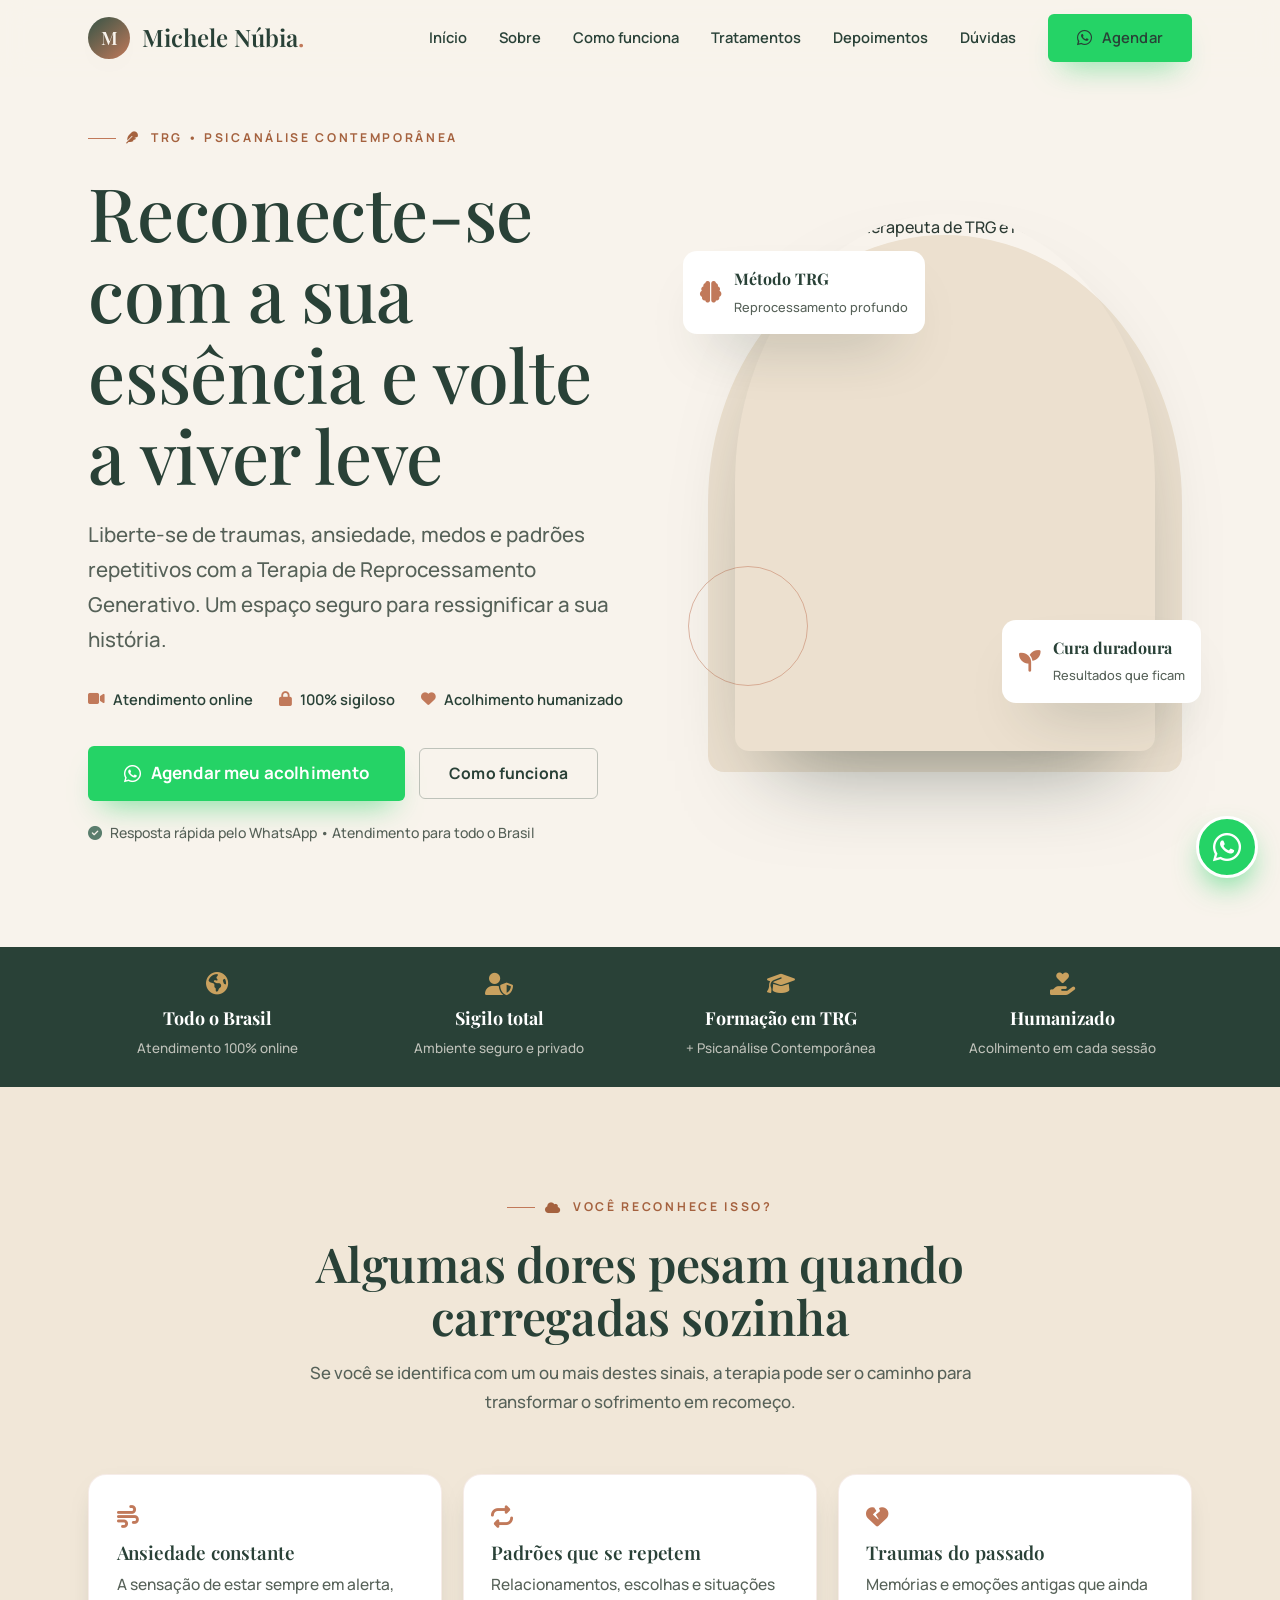
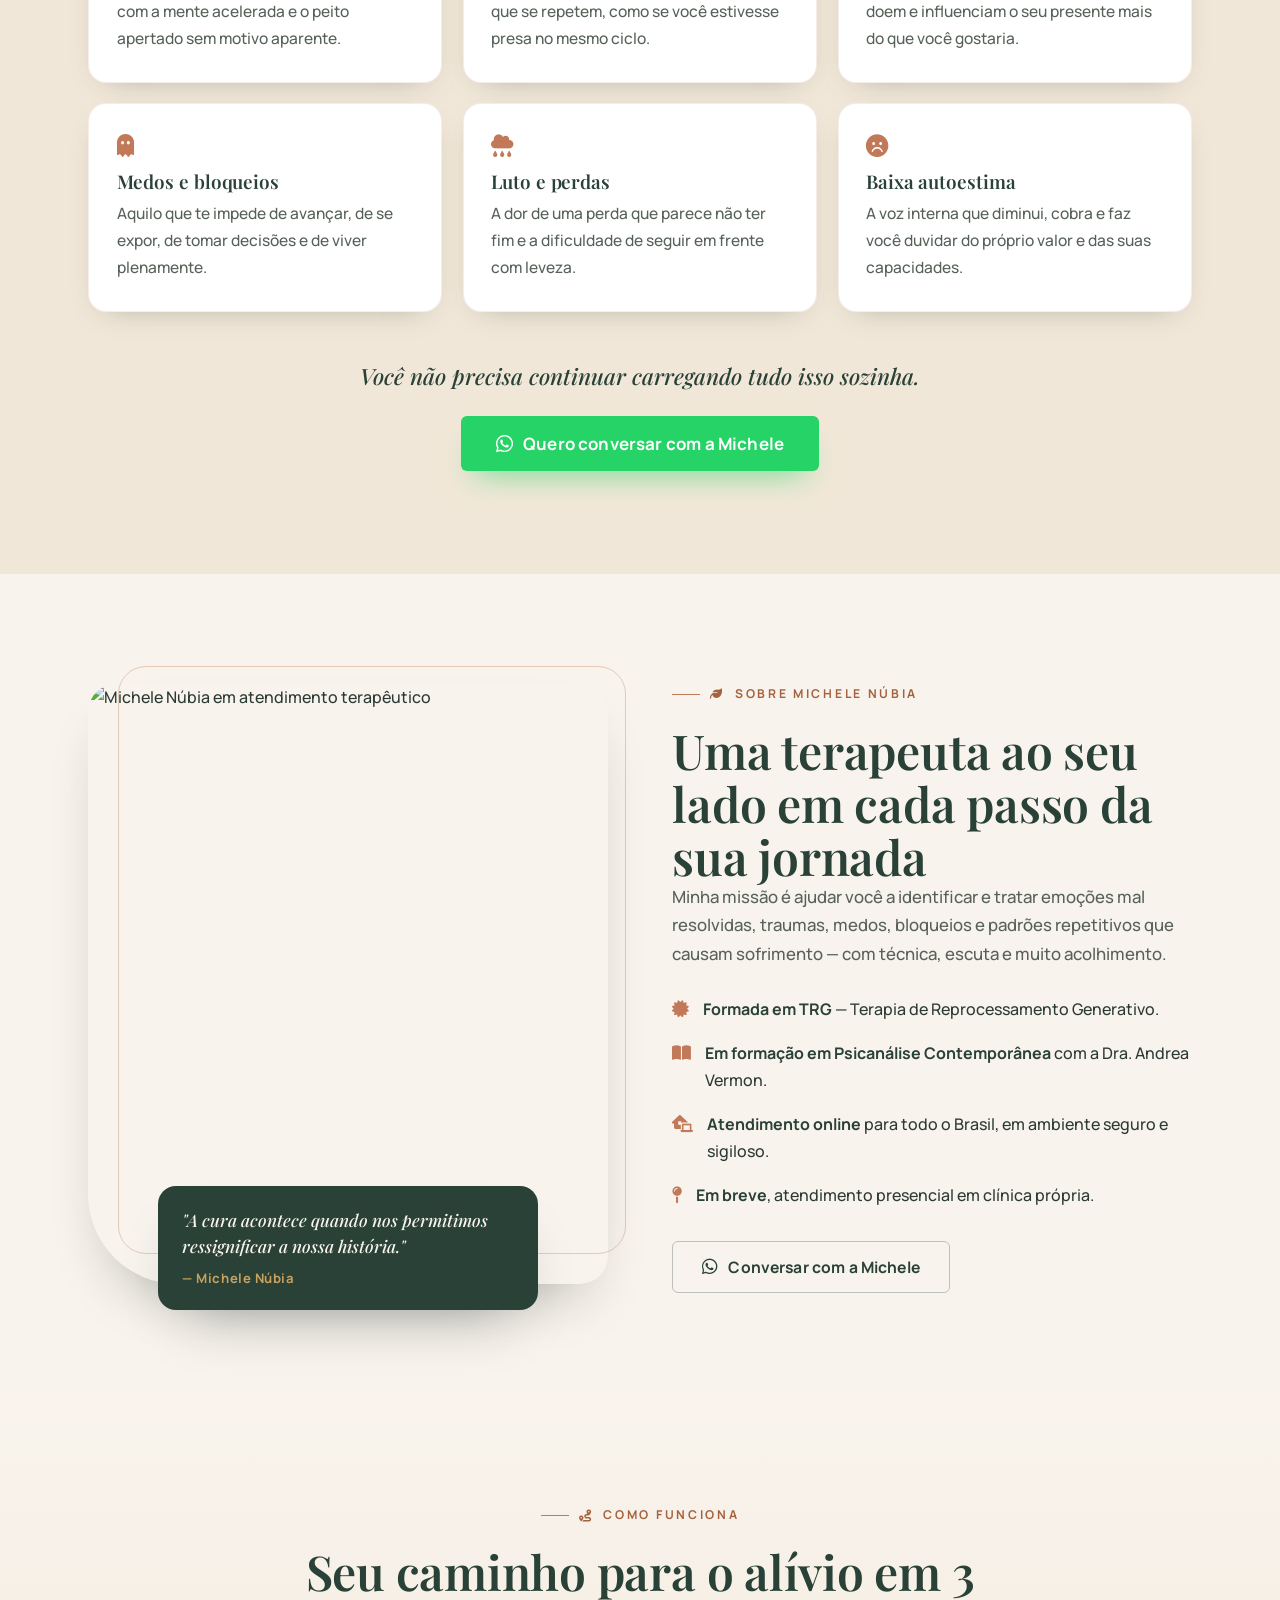
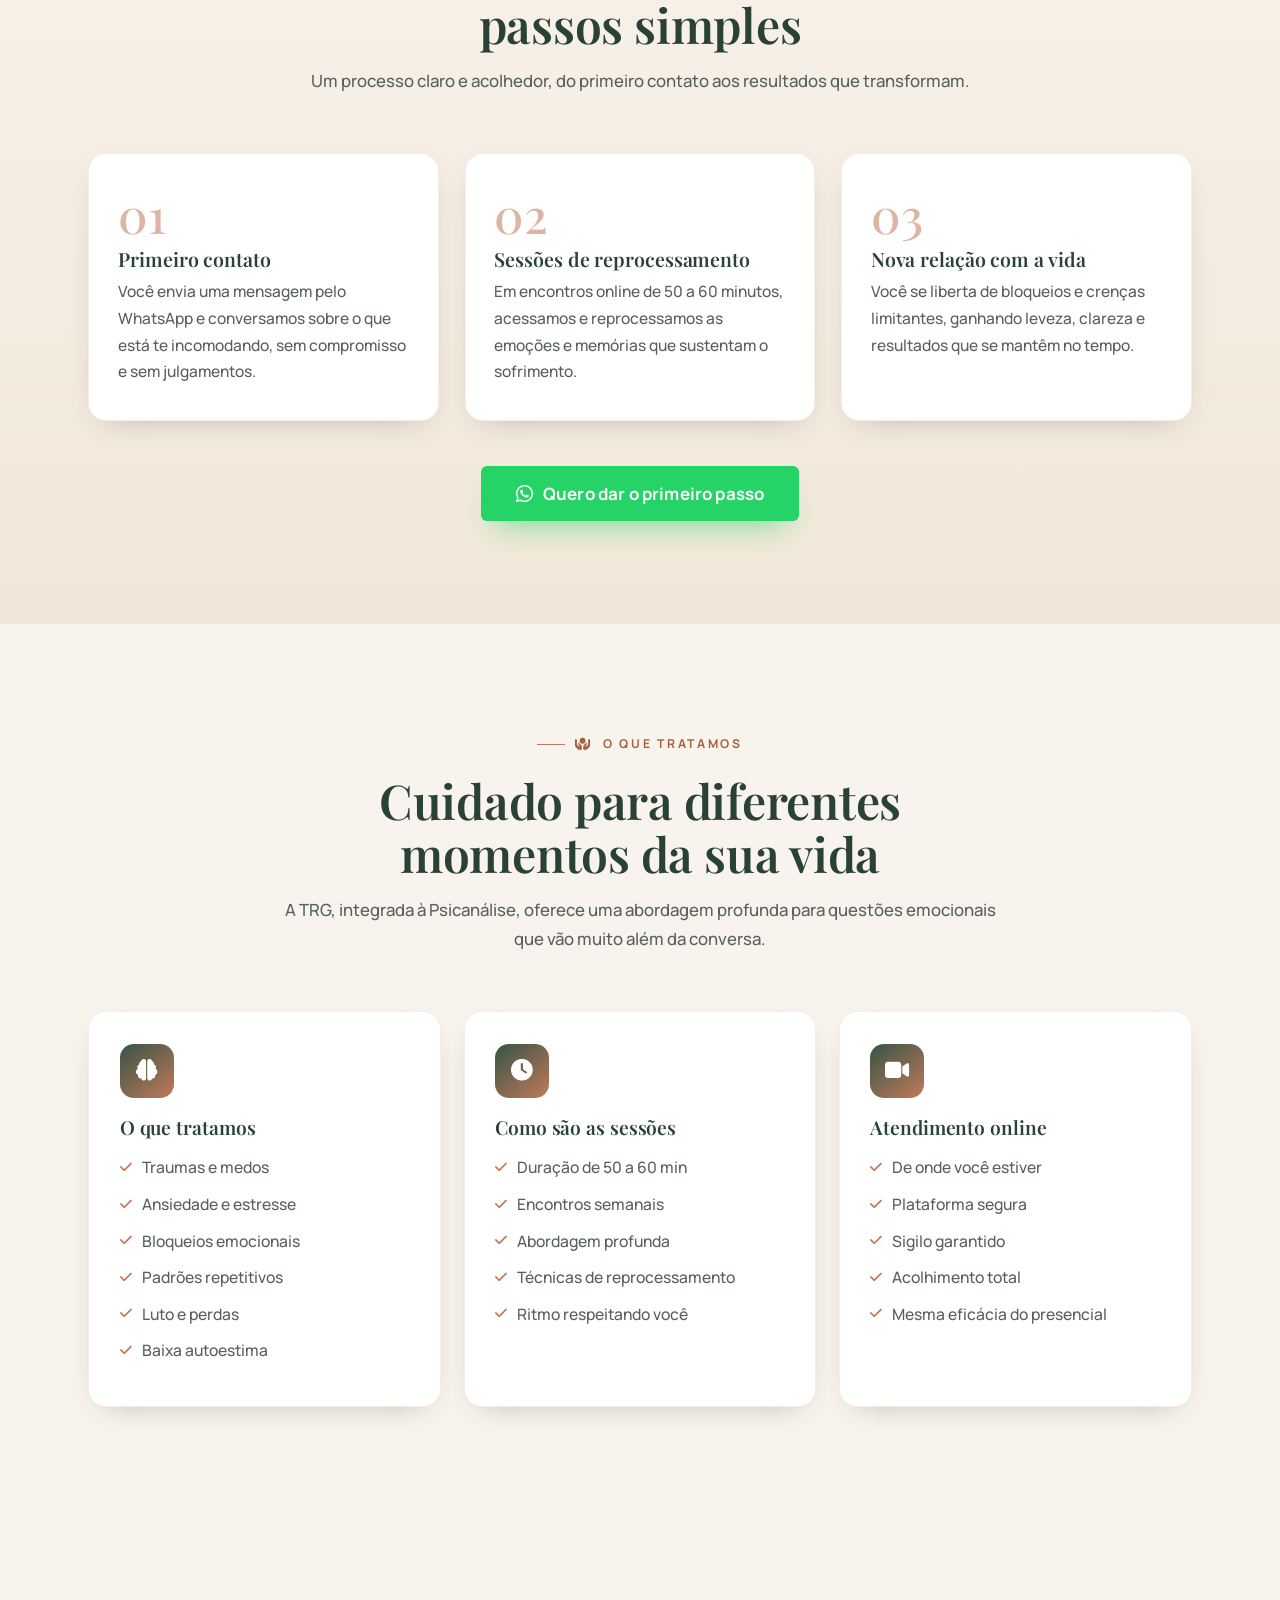
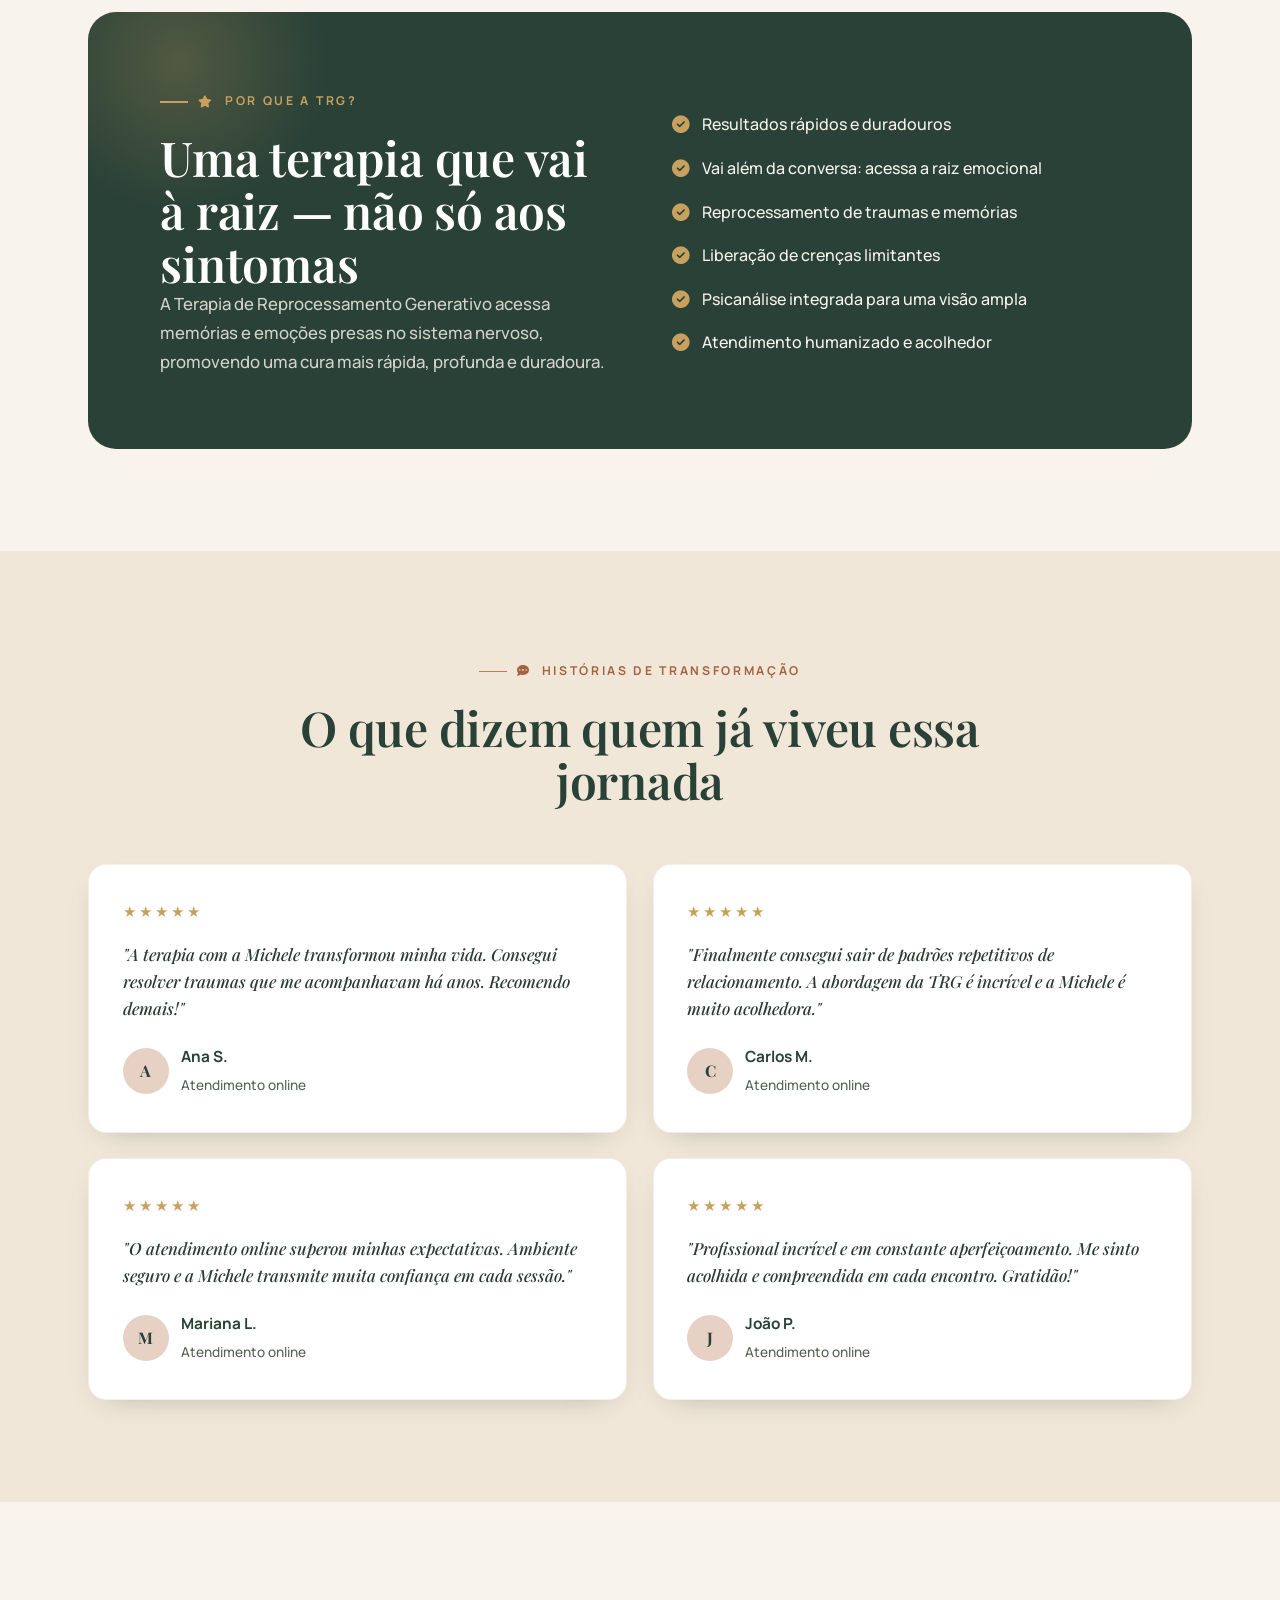
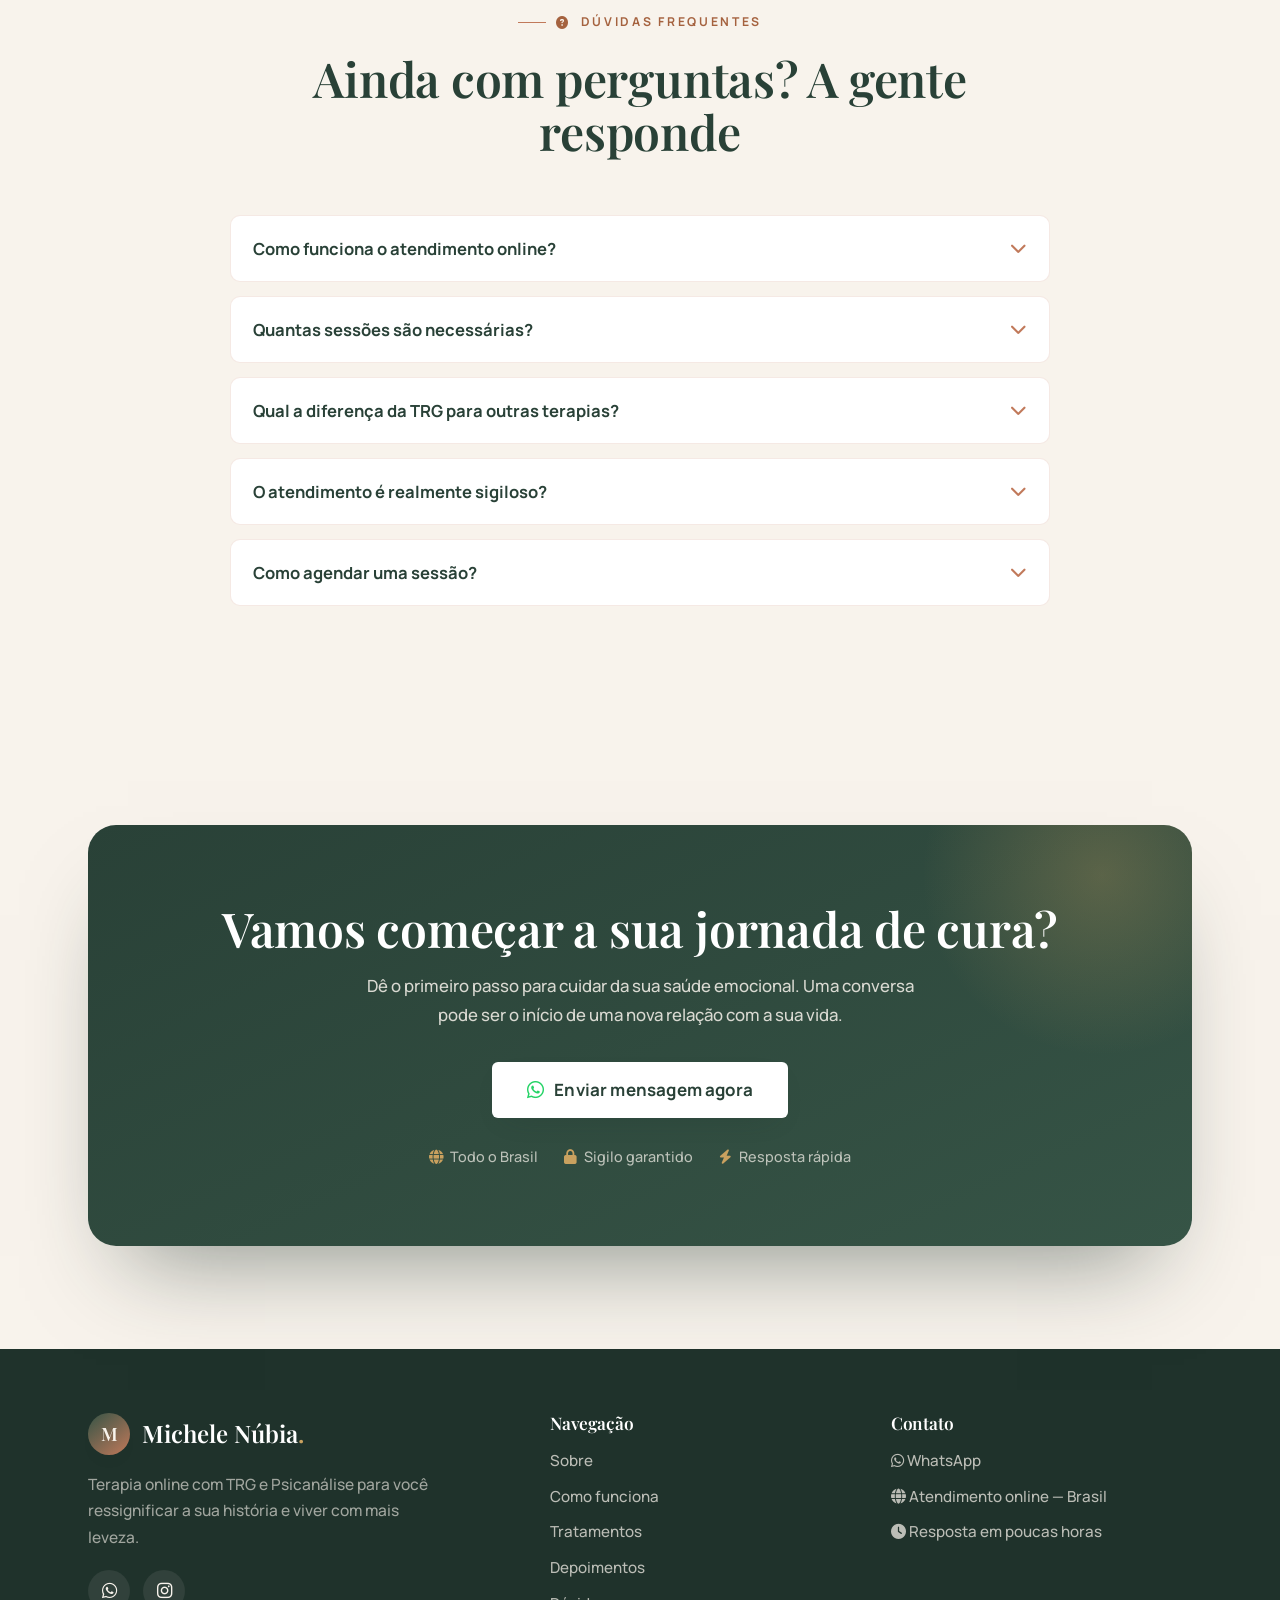
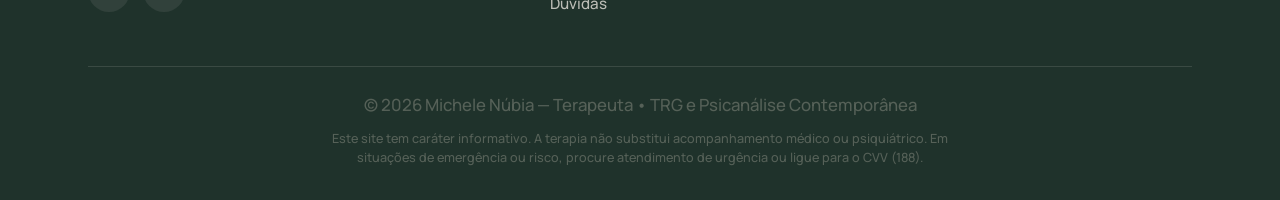
==== commit 9d297603: "Redesign visual v2: nova tipografia e direção editorial - Tipografia trocada: Playfair Display (títu" ====
--- a/index.html
+++ b/index.html
@@ -39,7 +39,7 @@
   <link rel="preconnect" href="https://fonts.gstatic.com" crossorigin>
   <link rel="preconnect" href="https://res.cloudinary.com">
   <link rel="preload" as="image" href="https://res.cloudinary.com/dmdaiwkyl/image/upload/v1772127393/META_ADS_1_nq2jwk.png">
-  <link href="https://fonts.googleapis.com/css2?family=Fraunces:ital,opsz,wght@0,9..144,400;0,9..144,500;0,9..144,600;1,9..144,500&family=Quicksand:wght@400;500;600;700&display=swap" rel="stylesheet">
+  <link href="https://fonts.googleapis.com/css2?family=Playfair+Display:ital,wght@0,500;0,600;0,700;1,500&family=Manrope:wght@400;500;600;700;800&display=swap" rel="stylesheet">
   <link rel="stylesheet" href="https://cdnjs.cloudflare.com/ajax/libs/font-awesome/6.5.1/css/all.min.css" referrerpolicy="no-referrer">
 
   <!-- ===================== ESTILOS ===================== -->
--- a/assets/css/styles.css
+++ b/assets/css/styles.css
@@ -1,24 +1,25 @@
 /* =========================================================
    Michele Núbia — Terapeuta TRG & Psicanálise
-   Design System / Stylesheet
+   Design System v2 — "Editorial Wellness"
+   Playfair Display + Manrope • Pinho / Argila / Marfim
    ========================================================= */
 
 /* ---------- Design Tokens ---------- */
 :root {
   /* Cores da marca */
-  --teal-900: #123534;
-  --teal-800: #1b4b4a;
-  --teal-700: #2c6b68;
-  --teal-500: #4a8b87;
-  --terra: #b48c6c;
-  --terra-dark: #9c7455;
-  --gold: #d9b382;
-  --sage: #a7c5b8;
-  --sage-soft: #d9e7df;
-  --cream: #fcf8f5;
-  --cream-2: #f6efe8;
-  --ink: #1f3c3b;
-  --ink-soft: #45605e;
+  --pine-900: #1f322b;
+  --pine-800: #294137;
+  --pine-700: #365446;
+  --pine-500: #5a7d6d;
+  --clay: #c1795a;
+  --clay-dark: #a5623f;
+  --blush: #e7d1c4;
+  --sand: #ece0cf;
+  --gold: #c9a15f;
+  --ivory: #f8f3ec;
+  --ivory-2: #f1e7d8;
+  --ink: #2b3a33;
+  --ink-soft: #566158;
   --white: #ffffff;
 
   /* WhatsApp */
@@ -26,367 +27,266 @@
   --wa-dark: #1ebe5a;
 
   /* Tipografia */
-  --font-display: 'Fraunces', Georgia, 'Times New Roman', serif;
-  --font-body: 'Quicksand', -apple-system, BlinkMacSystemFont, 'Segoe UI', sans-serif;
+  --font-display: 'Playfair Display', Georgia, 'Times New Roman', serif;
+  --font-body: 'Manrope', -apple-system, BlinkMacSystemFont, 'Segoe UI', sans-serif;
 
   /* Escala fluida */
-  --step-hero: clamp(2.4rem, 1.4rem + 4.4vw, 4.2rem);
-  --step-h2: clamp(1.9rem, 1.3rem + 2.4vw, 2.9rem);
-  --step-h3: clamp(1.3rem, 1.05rem + 1vw, 1.65rem);
-  --step-lead: clamp(1.08rem, 1rem + 0.5vw, 1.32rem);
-
-  /* Espaçamento e formas */
-  --radius-sm: 14px;
-  --radius: 24px;
-  --radius-lg: 36px;
-  --shadow-sm: 0 8px 24px -14px rgba(18, 53, 52, 0.35);
-  --shadow: 0 26px 50px -24px rgba(18, 53, 52, 0.35);
-  --shadow-lg: 0 40px 70px -30px rgba(18, 53, 52, 0.45);
+  --step-hero: clamp(2.6rem, 1.5rem + 5vw, 4.6rem);
+  --step-h2: clamp(1.95rem, 1.3rem + 2.6vw, 3rem);
+  --step-h3: clamp(1.25rem, 1.05rem + 1vw, 1.55rem);
+  --step-lead: clamp(1.06rem, 1rem + 0.5vw, 1.28rem);
+
+  /* Formas / sombra */
+  --radius-sm: 10px;
+  --radius: 18px;
+  --radius-lg: 28px;
+  --shadow-sm: 0 10px 30px -18px rgba(31, 50, 43, 0.4);
+  --shadow: 0 30px 60px -30px rgba(31, 50, 43, 0.4);
+  --shadow-lg: 0 50px 90px -40px rgba(31, 50, 43, 0.5);
   --maxw: 1180px;
   --ease: cubic-bezier(0.22, 1, 0.36, 1);
 }
 
 /* ---------- Reset ---------- */
 *, *::before, *::after { margin: 0; padding: 0; box-sizing: border-box; }
-
 html { scroll-behavior: smooth; scroll-padding-top: 90px; -webkit-text-size-adjust: 100%; }
-
 body {
   font-family: var(--font-body);
-  background: var(--cream);
+  background: var(--ivory);
   color: var(--ink);
-  line-height: 1.65;
+  line-height: 1.72;
   font-weight: 500;
   overflow-x: hidden;
   -webkit-font-smoothing: antialiased;
 }
-
 img { max-width: 100%; display: block; }
 a { color: inherit; text-decoration: none; }
 ul { list-style: none; }
 
 /* ---------- Tipografia ---------- */
-h1, h2, h3, h4 { font-family: var(--font-display); font-weight: 600; line-height: 1.12; color: var(--teal-800); letter-spacing: -0.01em; }
-
-.h1 { font-size: var(--step-hero); }
-h2 { font-size: var(--step-h2); }
+h1, h2, h3, h4 { font-family: var(--font-display); font-weight: 600; line-height: 1.1; color: var(--pine-800); letter-spacing: -0.005em; }
+.h1 { font-size: var(--step-hero); font-weight: 500; }
+h2 { font-size: var(--step-h2); font-weight: 600; }
 h3 { font-size: var(--step-h3); }
-
-p { color: var(--ink-soft); font-size: 1.06rem; }
-.lead { font-size: var(--step-lead); color: var(--ink-soft); }
-
-.text-gradient {
-  background: linear-gradient(120deg, var(--teal-800) 0%, var(--terra) 90%);
-  -webkit-background-clip: text; background-clip: text;
-  -webkit-text-fill-color: transparent; color: transparent;
-}
+p { color: var(--ink-soft); font-size: 1.05rem; }
+.lead { font-size: var(--step-lead); color: var(--ink-soft); line-height: 1.7; }
+em, .italic { font-family: var(--font-display); font-style: italic; }
+
+.text-accent { color: var(--clay); font-style: italic; }
 
 /* ---------- Layout ---------- */
 .container { width: 100%; max-width: var(--maxw); margin: 0 auto; padding: 0 clamp(1.2rem, 4vw, 2.4rem); }
-section { padding: clamp(3.5rem, 8vw, 6.5rem) 0; position: relative; }
-
+section { padding: clamp(3.8rem, 8vw, 7rem) 0; position: relative; }
+
+/* Rótulo/eyebrow editorial com traço */
 .eyebrow {
-  display: inline-flex; align-items: center; gap: 8px;
-  font-size: 0.82rem; font-weight: 700; letter-spacing: 0.12em; text-transform: uppercase;
-  color: var(--terra-dark);
-  background: rgba(180, 140, 108, 0.12);
-  border: 1px solid rgba(180, 140, 108, 0.28);
-  padding: 0.4rem 1rem; border-radius: 50px; margin-bottom: 1.1rem;
-}
-
-.section-head { max-width: 720px; margin: 0 auto clamp(2.2rem, 5vw, 3.4rem); text-align: center; }
-.section-head p { margin-top: 0.9rem; }
+  display: inline-flex; align-items: center; gap: 10px;
+  font-family: var(--font-body); font-size: 0.76rem; font-weight: 700;
+  letter-spacing: 0.22em; text-transform: uppercase; color: var(--clay-dark);
+  margin-bottom: 1.2rem;
+}
+.eyebrow::before { content: ''; width: 28px; height: 1.5px; background: var(--clay); display: inline-block; }
+.section-head { max-width: 720px; margin: 0 auto clamp(2.4rem, 5vw, 3.6rem); text-align: center; }
+.section-head .eyebrow { justify-content: center; }
+.section-head p { margin-top: 1rem; }
 
 /* ---------- Botões ---------- */
 .btn {
   display: inline-flex; align-items: center; justify-content: center; gap: 10px;
-  font-family: var(--font-body); font-weight: 700; font-size: 1.02rem;
-  padding: 1rem 1.9rem; border-radius: 50px; cursor: pointer; border: none;
-  transition: transform 0.25s var(--ease), box-shadow 0.25s var(--ease), background 0.25s;
+  font-family: var(--font-body); font-weight: 700; font-size: 0.98rem; letter-spacing: 0.01em;
+  padding: 0.95rem 1.8rem; border-radius: 6px; cursor: pointer; border: none;
+  transition: transform 0.25s var(--ease), box-shadow 0.25s var(--ease), background 0.25s, color 0.25s;
   text-align: center; line-height: 1.2;
 }
 .btn i { font-size: 1.15em; }
-
-.btn-wa {
-  background: var(--wa); color: var(--white);
-  box-shadow: 0 16px 30px -12px rgba(37, 211, 102, 0.6);
-}
-.btn-wa:hover { background: var(--wa-dark); transform: translateY(-3px); box-shadow: 0 22px 38px -12px rgba(37, 211, 102, 0.7); }
-
-.btn-lg { font-size: 1.12rem; padding: 1.15rem 2.4rem; }
-
-.btn-outline {
-  background: transparent; color: var(--teal-800);
-  border: 2px solid rgba(180, 140, 108, 0.55);
-}
-.btn-outline:hover { background: var(--terra); border-color: var(--terra); color: var(--white); transform: translateY(-2px); }
-
-.btn-light { background: var(--white); color: var(--teal-800); box-shadow: var(--shadow-sm); }
+.btn-lg { font-size: 1.06rem; padding: 1.1rem 2.2rem; }
+.btn-block { width: 100%; }
+
+.btn-wa { background: var(--wa); color: var(--white); box-shadow: 0 16px 30px -14px rgba(37, 211, 102, 0.65); }
+.btn-wa:hover { background: var(--wa-dark); transform: translateY(-3px); box-shadow: 0 22px 40px -14px rgba(37, 211, 102, 0.7); }
+
+.btn-clay { background: var(--clay); color: var(--white); box-shadow: 0 16px 30px -16px rgba(165, 98, 63, 0.7); }
+.btn-clay:hover { background: var(--clay-dark); transform: translateY(-3px); }
+
+.btn-outline { background: transparent; color: var(--pine-800); border: 1.5px solid rgba(41, 65, 55, 0.28); }
+.btn-outline:hover { background: var(--pine-800); border-color: var(--pine-800); color: var(--ivory); transform: translateY(-2px); }
+
+.btn-light { background: var(--white); color: var(--pine-800); box-shadow: var(--shadow-sm); }
 .btn-light:hover { transform: translateY(-3px); box-shadow: var(--shadow); }
-
-.btn-block { width: 100%; }
 
 /* ---------- Header ---------- */
 .site-header {
   position: fixed; inset: 0 0 auto 0; z-index: 1000;
-  background: rgba(252, 248, 245, 0.82);
-  backdrop-filter: blur(14px); -webkit-backdrop-filter: blur(14px);
-  border-bottom: 1px solid transparent;
-  transition: box-shadow 0.3s, border-color 0.3s, background 0.3s;
-}
-.site-header.scrolled { box-shadow: 0 6px 24px -18px rgba(18, 53, 52, 0.6); border-color: rgba(180, 140, 108, 0.18); }
-
-.nav { display: flex; align-items: center; justify-content: space-between; height: 74px; }
-
-.brand { display: flex; align-items: center; gap: 12px; font-family: var(--font-display); font-size: 1.5rem; font-weight: 600; color: var(--teal-800); }
-.brand .dot { color: var(--terra); }
+  background: rgba(248, 243, 236, 0.8); backdrop-filter: blur(14px); -webkit-backdrop-filter: blur(14px);
+  border-bottom: 1px solid transparent; transition: box-shadow 0.3s, border-color 0.3s;
+}
+.site-header.scrolled { box-shadow: 0 8px 30px -22px rgba(31, 50, 43, 0.7); border-color: rgba(41, 65, 55, 0.1); }
+.nav { display: flex; align-items: center; justify-content: space-between; height: 76px; }
+
+.brand { display: flex; align-items: center; gap: 12px; font-family: var(--font-display); font-size: 1.5rem; font-weight: 600; color: var(--pine-800); }
+.brand .dot { color: var(--clay); }
 .brand-mark {
-  width: 40px; height: 40px; border-radius: 50%; flex: 0 0 auto;
-  display: grid; place-items: center; color: var(--white); font-size: 1.05rem;
-  background: linear-gradient(135deg, var(--teal-700), var(--terra));
-  box-shadow: var(--shadow-sm); font-family: var(--font-display);
+  width: 42px; height: 42px; border-radius: 50%; flex: 0 0 auto; display: grid; place-items: center;
+  color: var(--ivory); font-family: var(--font-display); font-size: 1.15rem; font-weight: 600;
+  background: linear-gradient(140deg, var(--pine-700), var(--clay)); box-shadow: var(--shadow-sm);
 }
 
 .nav-links { display: flex; align-items: center; gap: 2rem; }
-.nav-links a { font-weight: 600; font-size: 0.98rem; color: var(--teal-800); position: relative; }
-.nav-links a:not(.btn)::after {
-  content: ''; position: absolute; left: 0; bottom: -6px; height: 2px; width: 0;
-  background: var(--terra); transition: width 0.3s var(--ease);
-}
+.nav-links a { font-weight: 600; font-size: 0.92rem; color: var(--pine-800); position: relative; }
+.nav-links a:not(.btn)::after { content: ''; position: absolute; left: 0; bottom: -6px; height: 1.5px; width: 0; background: var(--clay); transition: width 0.3s var(--ease); }
 .nav-links a:not(.btn):hover::after { width: 100%; }
 
-.nav-toggle {
-  display: none; width: 46px; height: 46px; border: none; cursor: pointer;
-  background: var(--white); border-radius: 14px; box-shadow: var(--shadow-sm);
-  flex-direction: column; align-items: center; justify-content: center; gap: 5px;
-}
-.nav-toggle span { width: 22px; height: 2px; background: var(--teal-800); border-radius: 2px; transition: 0.3s var(--ease); }
+.nav-toggle { display: none; width: 46px; height: 46px; border: none; cursor: pointer; background: var(--white); border-radius: 10px; box-shadow: var(--shadow-sm); flex-direction: column; align-items: center; justify-content: center; gap: 5px; }
+.nav-toggle span { width: 22px; height: 2px; background: var(--pine-800); border-radius: 2px; transition: 0.3s var(--ease); }
 .nav-toggle.open span:nth-child(1) { transform: translateY(7px) rotate(45deg); }
 .nav-toggle.open span:nth-child(2) { opacity: 0; }
 .nav-toggle.open span:nth-child(3) { transform: translateY(-7px) rotate(-45deg); }
 
-/* Mobile drawer */
-.mobile-nav {
-  position: fixed; inset: 0; z-index: 999;
-  background: linear-gradient(160deg, var(--teal-800), var(--teal-700));
-  display: flex; flex-direction: column; justify-content: center; align-items: center; gap: 1.6rem;
-  transform: translateY(-100%); transition: transform 0.45s var(--ease); padding: 2rem;
-}
+.mobile-nav { position: fixed; inset: 0; z-index: 999; background: linear-gradient(160deg, var(--pine-800), var(--pine-700)); display: flex; flex-direction: column; justify-content: center; align-items: center; gap: 1.6rem; transform: translateY(-100%); transition: transform 0.45s var(--ease); padding: 2rem; }
 .mobile-nav.open { transform: translateY(0); }
-.mobile-nav a { color: var(--cream); font-family: var(--font-display); font-size: 1.7rem; font-weight: 500; }
-.mobile-nav a.btn { font-family: var(--font-body); font-size: 1.15rem; margin-top: 1rem; }
+.mobile-nav a { color: var(--ivory); font-family: var(--font-display); font-size: 1.8rem; font-weight: 500; }
+.mobile-nav a.btn { font-family: var(--font-body); font-size: 1.1rem; margin-top: 1rem; }
 
 /* ---------- Hero ---------- */
-.hero { padding-top: clamp(7rem, 12vh, 9rem); overflow: hidden; }
+.hero { padding-top: clamp(7.5rem, 13vh, 9.5rem); overflow: hidden; }
 .hero-grid { display: grid; grid-template-columns: 1.05fr 0.95fr; gap: clamp(2rem, 5vw, 4.5rem); align-items: center; }
-
-.hero-copy .eyebrow { margin-bottom: 1.3rem; }
-.hero-copy .lead { margin: 1.3rem 0 1.8rem; max-width: 46ch; }
-
-.trust-row { display: flex; flex-wrap: wrap; gap: 0.7rem 1.4rem; margin: 1.6rem 0 2rem; }
-.trust-row li { display: flex; align-items: center; gap: 8px; font-weight: 600; font-size: 0.96rem; color: var(--teal-800); }
-.trust-row i { color: var(--terra); }
+.hero-copy .eyebrow { margin-bottom: 1.4rem; }
+.hero-copy .lead { margin: 1.4rem 0 1.9rem; max-width: 46ch; }
+
+.trust-row { display: flex; flex-wrap: wrap; gap: 0.7rem 1.6rem; margin: 1.7rem 0 2.1rem; }
+.trust-row li { display: flex; align-items: center; gap: 8px; font-weight: 600; font-size: 0.92rem; color: var(--pine-800); }
+.trust-row i { color: var(--clay); }
 
 .hero-cta { display: flex; flex-wrap: wrap; gap: 0.9rem; align-items: center; }
-.hero-note { display: flex; align-items: center; gap: 8px; font-size: 0.9rem; color: var(--ink-soft); margin-top: 1.1rem; }
-.hero-note i { color: var(--sage); }
-
-/* Hero media */
+.hero-note { display: flex; align-items: center; gap: 8px; font-size: 0.88rem; color: var(--ink-soft); margin-top: 1.2rem; }
+.hero-note i { color: var(--pine-500); }
+
+/* Hero media — arco editorial */
 .hero-media { position: relative; display: flex; justify-content: center; }
-.hero-media::before {
-  content: ''; position: absolute; inset: 8% -6% -8% 8%;
-  background: radial-gradient(closest-side, rgba(167, 197, 184, 0.5), transparent 70%);
-  border-radius: 50%; filter: blur(10px); z-index: 0;
-}
-.hero-photo {
-  position: relative; z-index: 1; width: min(430px, 100%); aspect-ratio: 4/5; object-fit: cover;
-  border-radius: 220px 220px 30px 30px; border: 7px solid var(--white); box-shadow: var(--shadow-lg);
-}
-.hero-badge {
-  position: absolute; z-index: 2; background: var(--white); border-radius: 18px;
-  box-shadow: var(--shadow); padding: 0.85rem 1.1rem; display: flex; align-items: center; gap: 12px;
-}
-.hero-badge i { font-size: 1.4rem; color: var(--terra); }
-.hero-badge strong { display: block; font-size: 1.05rem; color: var(--teal-800); font-family: var(--font-display); }
-.hero-badge small { color: var(--ink-soft); font-size: 0.82rem; }
-.hero-badge.tl { top: 6%; left: -4%; }
-.hero-badge.br { bottom: 8%; right: -3%; }
-
-.hero-wave { position: absolute; left: 0; right: 0; bottom: -1px; line-height: 0; z-index: 1; }
-.hero-wave svg { width: 100%; height: auto; display: block; }
-
-/* ---------- Marquee de confiança ---------- */
-.assurance { background: var(--teal-800); color: var(--cream); padding: 1.4rem 0; }
+.hero-media::before { content: ''; position: absolute; inset: 4% 2% -4% 2%; background: var(--sand); border-radius: 50% 50% 16px 16px; z-index: 0; }
+.hero-media::after { content: ''; position: absolute; width: 120px; height: 120px; border: 1.5px solid var(--clay); border-radius: 50%; opacity: 0.5; bottom: 12%; left: -2%; z-index: 0; }
+.hero-photo { position: relative; z-index: 1; width: min(420px, 100%); aspect-ratio: 4/5; object-fit: cover; border-radius: 50% 50% 14px 14px; box-shadow: var(--shadow-lg); }
+.hero-badge { position: absolute; z-index: 2; background: var(--white); border-radius: 14px; box-shadow: var(--shadow); padding: 0.85rem 1.05rem; display: flex; align-items: center; gap: 12px; }
+.hero-badge i { font-size: 1.35rem; color: var(--clay); }
+.hero-badge strong { display: block; font-size: 1rem; color: var(--pine-800); font-family: var(--font-display); }
+.hero-badge small { color: var(--ink-soft); font-size: 0.8rem; }
+.hero-badge.tl { top: 7%; left: -3%; }
+.hero-badge.br { bottom: 9%; right: -2%; }
+
+/* ---------- Faixa de confiança ---------- */
+.assurance { background: var(--pine-800); color: var(--ivory); }
 .assurance-grid { display: grid; grid-template-columns: repeat(4, 1fr); gap: 1.5rem; text-align: center; }
-.assurance-item i { font-size: 1.5rem; color: var(--gold); margin-bottom: 0.4rem; display: block; }
-.assurance-item strong { font-family: var(--font-display); font-size: 1.15rem; color: var(--white); display: block; }
-.assurance-item span { font-size: 0.86rem; color: rgba(252, 248, 245, 0.75); }
-
-/* ---------- Dores (Problem) ---------- */
-.pain { background: var(--cream-2); }
+.assurance-item i { font-size: 1.4rem; color: var(--gold); margin-bottom: 0.5rem; display: block; }
+.assurance-item strong { font-family: var(--font-display); font-size: 1.12rem; color: var(--white); display: block; }
+.assurance-item span { font-size: 0.84rem; color: rgba(248, 243, 236, 0.72); }
+
+/* ---------- Dores ---------- */
+.pain { background: var(--ivory-2); }
 .pain-grid { display: grid; grid-template-columns: repeat(3, 1fr); gap: 1.3rem; }
-.pain-card {
-  background: var(--white); border-radius: var(--radius); padding: 1.7rem;
-  box-shadow: var(--shadow-sm); border: 1px solid rgba(180, 140, 108, 0.14);
-  transition: transform 0.3s var(--ease), box-shadow 0.3s var(--ease);
-}
+.pain-card { background: var(--white); border-radius: var(--radius); padding: 1.9rem 1.7rem; box-shadow: var(--shadow-sm); border: 1px solid rgba(193, 121, 90, 0.14); transition: transform 0.3s var(--ease), box-shadow 0.3s var(--ease); }
 .pain-card:hover { transform: translateY(-6px); box-shadow: var(--shadow); }
-.pain-card i { font-size: 1.5rem; color: var(--terra); margin-bottom: 0.8rem; }
-.pain-card h3 { font-size: 1.2rem; margin-bottom: 0.4rem; }
-.pain-card p { font-size: 0.99rem; }
-.pain-cta { text-align: center; margin-top: 2.6rem; }
-.pain-cta p { font-family: var(--font-display); font-size: 1.3rem; color: var(--teal-800); margin-bottom: 1.2rem; }
+.pain-card i { font-size: 1.4rem; color: var(--clay); margin-bottom: 0.9rem; }
+.pain-card h3 { font-size: 1.18rem; margin-bottom: 0.5rem; }
+.pain-card p { font-size: 0.97rem; }
+.pain-cta { text-align: center; margin-top: 2.8rem; }
+.pain-cta p { font-family: var(--font-display); font-style: italic; font-size: 1.4rem; color: var(--pine-800); margin-bottom: 1.3rem; }
 
 /* ---------- Sobre ---------- */
-.about-grid { display: grid; grid-template-columns: 0.9fr 1.1fr; gap: clamp(2rem, 5vw, 4rem); align-items: center; }
+.about-grid { display: grid; grid-template-columns: 0.9fr 1.1fr; gap: clamp(2rem, 5vw, 4.5rem); align-items: center; }
 .about-media { position: relative; }
-.about-photo { width: 100%; border-radius: var(--radius-lg); box-shadow: var(--shadow); border: 6px solid var(--white); }
-.about-quote {
-  position: absolute; bottom: -28px; left: 50%; transform: translateX(-50%);
-  width: min(90%, 380px); background: var(--teal-800); color: var(--cream);
-  border-radius: var(--radius); padding: 1.3rem 1.5rem; box-shadow: var(--shadow);
-}
-.about-quote p { color: var(--cream); font-family: var(--font-display); font-style: italic; font-size: 1.05rem; }
-.about-quote span { display: block; margin-top: 0.5rem; font-family: var(--font-body); font-size: 0.85rem; color: var(--gold); font-weight: 600; }
-
-.credentials { display: grid; gap: 0.9rem; margin: 1.6rem 0 1.9rem; }
-.credentials li { display: flex; gap: 12px; align-items: flex-start; }
-.credentials i { color: var(--terra); font-size: 1.1rem; margin-top: 4px; flex: 0 0 auto; }
-.credentials strong { color: var(--teal-800); }
-
-/* ---------- Como funciona / Passos ---------- */
-.method { background: linear-gradient(180deg, var(--cream) 0%, var(--cream-2) 100%); }
-.steps { display: grid; grid-template-columns: repeat(3, 1fr); gap: 1.5rem; counter-reset: step; }
-.step {
-  background: var(--white); border-radius: var(--radius); padding: 2rem 1.7rem;
-  box-shadow: var(--shadow-sm); border: 1px solid rgba(180, 140, 108, 0.14); position: relative;
-}
-.step::before {
-  counter-increment: step; content: '0' counter(step);
-  font-family: var(--font-display); font-size: 2.6rem; color: rgba(180, 140, 108, 0.35);
-  font-weight: 600; line-height: 1; display: block; margin-bottom: 0.6rem;
-}
-.step h3 { font-size: 1.25rem; margin-bottom: 0.5rem; }
-.step p { font-size: 0.99rem; }
-
-/* ---------- O que tratamos (cards) ---------- */
-.treat-grid { display: grid; grid-template-columns: repeat(3, 1fr); gap: 1.3rem; }
-.treat-card {
-  background: var(--white); border-radius: var(--radius); padding: 1.8rem;
-  box-shadow: var(--shadow-sm); border: 1px solid rgba(180, 140, 108, 0.14);
-  transition: transform 0.3s var(--ease), box-shadow 0.3s var(--ease);
-}
+.about-photo { width: 100%; border-radius: var(--radius-lg) var(--radius-lg) var(--radius-lg) 90px; box-shadow: var(--shadow); }
+.about-media::before { content: ''; position: absolute; inset: -18px -18px 30px 30px; border: 1.5px solid var(--clay); border-radius: var(--radius-lg); opacity: 0.35; z-index: -1; }
+.about-quote { position: absolute; bottom: -26px; left: 50%; transform: translateX(-50%); width: min(90%, 380px); background: var(--pine-800); color: var(--ivory); border-radius: var(--radius); padding: 1.3rem 1.5rem; box-shadow: var(--shadow); }
+.about-quote p { color: var(--ivory); font-family: var(--font-display); font-style: italic; font-size: 1.08rem; line-height: 1.5; }
+.about-quote span { display: block; margin-top: 0.5rem; font-family: var(--font-body); font-size: 0.82rem; color: var(--gold); font-weight: 700; letter-spacing: 0.04em; }
+
+.credentials { display: grid; gap: 1rem; margin: 1.7rem 0 2rem; }
+.credentials li { display: flex; gap: 14px; align-items: flex-start; }
+.credentials i { color: var(--clay); font-size: 1.05rem; margin-top: 5px; flex: 0 0 auto; }
+.credentials strong { color: var(--pine-800); }
+
+/* ---------- Método (passos) ---------- */
+.method { background: linear-gradient(180deg, var(--ivory) 0%, var(--ivory-2) 100%); }
+.steps { display: grid; grid-template-columns: repeat(3, 1fr); gap: 1.6rem; counter-reset: step; }
+.step { background: var(--white); border-radius: var(--radius); padding: 2.2rem 1.8rem; box-shadow: var(--shadow-sm); border: 1px solid rgba(193, 121, 90, 0.14); position: relative; }
+.step::before { counter-increment: step; content: counter(step, decimal-leading-zero); font-family: var(--font-display); font-size: 3rem; color: var(--clay); opacity: 0.55; font-weight: 500; line-height: 1; display: block; margin-bottom: 0.7rem; }
+.step h3 { font-size: 1.22rem; margin-bottom: 0.5rem; }
+.step p { font-size: 0.97rem; }
+
+/* ---------- Tratamentos ---------- */
+.treat-grid { display: grid; grid-template-columns: repeat(3, 1fr); gap: 1.4rem; }
+.treat-card { background: var(--white); border-radius: var(--radius); padding: 2rem 1.9rem; box-shadow: var(--shadow-sm); border: 1px solid rgba(193, 121, 90, 0.14); transition: transform 0.3s var(--ease), box-shadow 0.3s var(--ease); }
 .treat-card:hover { transform: translateY(-8px); box-shadow: var(--shadow); }
-.treat-icon {
-  width: 56px; height: 56px; border-radius: 16px; display: grid; place-items: center;
-  font-size: 1.4rem; color: var(--white); margin-bottom: 1.1rem;
-  background: linear-gradient(135deg, var(--teal-700), var(--terra));
-}
-.treat-card h3 { font-size: 1.22rem; margin-bottom: 0.9rem; }
-.feature-list li { display: flex; align-items: center; gap: 10px; margin: 0.55rem 0; color: var(--ink-soft); font-weight: 500; }
-.feature-list i { color: var(--sage); }
-
-/* ---------- Benefícios / Faixa ---------- */
-.benefits { background: var(--teal-800); color: var(--cream); border-radius: var(--radius-lg); overflow: hidden; }
-.benefits-inner { display: grid; grid-template-columns: 1fr 1fr; gap: clamp(2rem, 5vw, 4rem); align-items: center; padding: clamp(2.5rem, 6vw, 4.5rem); }
+.treat-icon { width: 54px; height: 54px; border-radius: 14px; display: grid; place-items: center; font-size: 1.35rem; color: var(--white); margin-bottom: 1.2rem; background: linear-gradient(140deg, var(--pine-700), var(--clay)); }
+.treat-card h3 { font-size: 1.2rem; margin-bottom: 1rem; }
+.feature-list li { display: flex; align-items: center; gap: 10px; margin: 0.6rem 0; color: var(--ink-soft); font-weight: 500; font-size: 0.98rem; }
+.feature-list i { color: var(--clay); font-size: 0.85rem; }
+
+/* ---------- Benefícios ---------- */
+.benefits { background: var(--pine-800); color: var(--ivory); border-radius: var(--radius-lg); overflow: hidden; position: relative; }
+.benefits::before { content: ''; position: absolute; width: 300px; height: 300px; border-radius: 50%; background: radial-gradient(closest-side, rgba(201, 161, 95, 0.25), transparent); top: -100px; left: -60px; }
+.benefits-inner { display: grid; grid-template-columns: 1fr 1fr; gap: clamp(2rem, 5vw, 4.5rem); align-items: center; padding: clamp(2.6rem, 6vw, 4.5rem); position: relative; }
 .benefits h2 { color: var(--white); }
-.benefits .eyebrow { color: var(--gold); background: rgba(217, 179, 130, 0.15); border-color: rgba(217, 179, 130, 0.3); }
-.benefits p { color: rgba(252, 248, 245, 0.82); }
+.benefits .eyebrow { color: var(--gold); }
+.benefits .eyebrow::before { background: var(--gold); }
+.benefits p { color: rgba(248, 243, 236, 0.82); }
 .benefits-list { display: grid; gap: 1rem; margin-top: 0.5rem; }
-.benefits-list li { display: flex; gap: 12px; align-items: flex-start; color: var(--cream); font-weight: 500; }
-.benefits-list i { color: var(--gold); font-size: 1.15rem; margin-top: 4px; }
+.benefits-list li { display: flex; gap: 12px; align-items: flex-start; color: var(--ivory); font-weight: 500; }
+.benefits-list i { color: var(--gold); font-size: 1.1rem; margin-top: 5px; }
 
 /* ---------- Depoimentos ---------- */
-.testi-grid { display: grid; grid-template-columns: repeat(2, 1fr); gap: 1.5rem; }
-.testi-card {
-  background: var(--white); border-radius: var(--radius); padding: 2rem;
-  box-shadow: var(--shadow-sm); border: 1px solid rgba(180, 140, 108, 0.14); position: relative;
-}
-.testi-stars { color: var(--gold); margin-bottom: 0.9rem; font-size: 0.95rem; letter-spacing: 2px; }
-.testi-card p { color: var(--ink); font-size: 1.04rem; }
-.testi-author { display: flex; align-items: center; gap: 12px; margin-top: 1.3rem; }
-.testi-avatar {
-  width: 46px; height: 46px; border-radius: 50%; display: grid; place-items: center;
-  background: var(--sage-soft); color: var(--teal-800); font-weight: 700; font-family: var(--font-display);
-}
-.testi-author strong { color: var(--teal-800); display: block; font-size: 0.98rem; }
-.testi-author small { color: var(--ink-soft); }
+.testi-grid { display: grid; grid-template-columns: repeat(2, 1fr); gap: 1.6rem; }
+.testi-card { background: var(--white); border-radius: var(--radius); padding: 2.1rem; box-shadow: var(--shadow-sm); border: 1px solid rgba(193, 121, 90, 0.14); position: relative; }
+.testi-stars { color: var(--gold); margin-bottom: 1rem; font-size: 0.95rem; letter-spacing: 3px; }
+.testi-card p { color: var(--ink); font-size: 1.05rem; font-family: var(--font-display); font-style: italic; line-height: 1.6; }
+.testi-author { display: flex; align-items: center; gap: 12px; margin-top: 1.4rem; }
+.testi-avatar { width: 46px; height: 46px; border-radius: 50%; display: grid; place-items: center; background: var(--blush); color: var(--pine-800); font-weight: 700; font-family: var(--font-display); }
+.testi-author strong { color: var(--pine-800); display: block; font-size: 0.96rem; }
+.testi-author small { color: var(--ink-soft); font-size: 0.85rem; }
 
 /* ---------- FAQ ---------- */
 .faq-wrap { max-width: 820px; margin: 0 auto; }
-.faq-item {
-  background: var(--white); border-radius: var(--radius-sm); border: 1px solid rgba(180, 140, 108, 0.16);
-  margin-bottom: 0.9rem; overflow: hidden; transition: box-shadow 0.3s;
-}
+.faq-item { background: var(--white); border-radius: var(--radius-sm); border: 1px solid rgba(193, 121, 90, 0.16); margin-bottom: 0.9rem; overflow: hidden; transition: box-shadow 0.3s; }
 .faq-item.open { box-shadow: var(--shadow-sm); }
-.faq-q {
-  display: flex; align-items: center; justify-content: space-between; gap: 1rem;
-  width: 100%; text-align: left; background: none; border: none; cursor: pointer;
-  padding: 1.25rem 1.4rem; font-family: var(--font-body); font-weight: 700; font-size: 1.06rem; color: var(--teal-800);
-}
-.faq-q i { color: var(--terra); transition: transform 0.3s var(--ease); flex: 0 0 auto; }
+.faq-q { display: flex; align-items: center; justify-content: space-between; gap: 1rem; width: 100%; text-align: left; background: none; border: none; cursor: pointer; padding: 1.3rem 1.4rem; font-family: var(--font-body); font-weight: 700; font-size: 1.04rem; color: var(--pine-800); }
+.faq-q i { color: var(--clay); transition: transform 0.3s var(--ease); flex: 0 0 auto; }
 .faq-item.open .faq-q i { transform: rotate(180deg); }
 .faq-a { max-height: 0; overflow: hidden; transition: max-height 0.35s var(--ease); }
-.faq-a p { padding: 0 1.4rem 1.3rem; font-size: 1rem; }
+.faq-a p { padding: 0 1.4rem 1.35rem; font-size: 1rem; }
 
 /* ---------- CTA final ---------- */
 .final-cta { text-align: center; }
-.final-cta-card {
-  background: linear-gradient(160deg, var(--teal-800), var(--teal-700));
-  border-radius: var(--radius-lg); padding: clamp(2.6rem, 6vw, 4.5rem) clamp(1.5rem, 5vw, 3rem);
-  color: var(--cream); box-shadow: var(--shadow-lg); position: relative; overflow: hidden;
-}
-.final-cta-card::before {
-  content: ''; position: absolute; width: 340px; height: 340px; border-radius: 50%;
-  background: radial-gradient(closest-side, rgba(217, 179, 130, 0.28), transparent);
-  top: -120px; right: -80px;
-}
+.final-cta-card { background: linear-gradient(155deg, var(--pine-800), var(--pine-700)); border-radius: var(--radius-lg); padding: clamp(2.8rem, 6vw, 4.8rem) clamp(1.5rem, 5vw, 3rem); color: var(--ivory); box-shadow: var(--shadow-lg); position: relative; overflow: hidden; }
+.final-cta-card::before { content: ''; position: absolute; width: 360px; height: 360px; border-radius: 50%; background: radial-gradient(closest-side, rgba(201, 161, 95, 0.28), transparent); top: -130px; right: -90px; }
 .final-cta-card h2 { color: var(--white); position: relative; }
-.final-cta-card p { color: rgba(252, 248, 245, 0.85); max-width: 560px; margin: 1rem auto 2rem; position: relative; }
+.final-cta-card p { color: rgba(248, 243, 236, 0.85); max-width: 560px; margin: 1.1rem auto 2rem; position: relative; }
 .final-cta-card .btn { position: relative; }
-.final-cta-meta { margin-top: 1.6rem; font-size: 0.92rem; color: rgba(252, 248, 245, 0.7); display: flex; gap: 1.5rem; justify-content: center; flex-wrap: wrap; position: relative; }
+.final-cta-meta { margin-top: 1.7rem; font-size: 0.9rem; color: rgba(248, 243, 236, 0.7); display: flex; gap: 1.6rem; justify-content: center; flex-wrap: wrap; position: relative; }
 .final-cta-meta span { display: inline-flex; align-items: center; gap: 7px; }
 .final-cta-meta i { color: var(--gold); }
 
 /* ---------- Footer ---------- */
-.site-footer { background: var(--teal-900); color: rgba(252, 248, 245, 0.72); padding: clamp(3rem, 6vw, 4rem) 0 2rem; }
+.site-footer { background: var(--pine-900); color: rgba(248, 243, 236, 0.72); padding: clamp(3rem, 6vw, 4rem) 0 2rem; }
 .footer-grid { display: grid; grid-template-columns: 1.4fr 1fr 1fr; gap: 2.5rem; margin-bottom: 2.5rem; }
 .footer-brand .brand { color: var(--white); margin-bottom: 1rem; }
-.footer-brand p { color: rgba(252, 248, 245, 0.6); max-width: 34ch; font-size: 0.98rem; }
-.footer-col h4 { color: var(--white); font-size: 1.05rem; margin-bottom: 1rem; }
-.footer-col a, .footer-col li { display: block; color: rgba(252, 248, 245, 0.72); margin-bottom: 0.6rem; font-size: 0.96rem; transition: color 0.2s; }
+.footer-brand p { color: rgba(248, 243, 236, 0.6); max-width: 34ch; font-size: 0.97rem; }
+.footer-col h4 { color: var(--white); font-size: 1.08rem; margin-bottom: 1rem; }
+.footer-col a, .footer-col span { display: block; color: rgba(248, 243, 236, 0.72); margin-bottom: 0.6rem; font-size: 0.95rem; transition: color 0.2s; }
 .footer-col a:hover { color: var(--gold); }
 .footer-social { display: flex; gap: 0.8rem; margin-top: 1.2rem; }
-.footer-social a {
-  width: 42px; height: 42px; border-radius: 50%; display: grid; place-items: center;
-  background: rgba(252, 248, 245, 0.08); color: var(--cream); font-size: 1.1rem; transition: 0.25s;
-}
-.footer-social a:hover { background: var(--terra); transform: translateY(-3px); }
-.footer-bottom { border-top: 1px solid rgba(252, 248, 245, 0.12); padding-top: 1.5rem; text-align: center; font-size: 0.86rem; color: rgba(252, 248, 245, 0.55); }
-.footer-bottom .disclaimer { max-width: 640px; margin: 0.6rem auto 0; font-size: 0.8rem; line-height: 1.5; }
+.footer-social a { width: 42px; height: 42px; border-radius: 50%; display: grid; place-items: center; background: rgba(248, 243, 236, 0.08); color: var(--ivory); font-size: 1.1rem; transition: 0.25s; }
+.footer-social a:hover { background: var(--clay); transform: translateY(-3px); }
+.footer-bottom { border-top: 1px solid rgba(248, 243, 236, 0.12); padding-top: 1.5rem; text-align: center; font-size: 0.85rem; color: rgba(248, 243, 236, 0.55); }
+.footer-bottom .disclaimer { max-width: 640px; margin: 0.6rem auto 0; font-size: 0.79rem; line-height: 1.5; }
 
 /* ---------- WhatsApp flutuante ---------- */
-.wa-float {
-  position: fixed; right: 22px; bottom: 22px; z-index: 900;
-  width: 62px; height: 62px; border-radius: 50%; background: var(--wa); color: var(--white);
-  display: grid; place-items: center; font-size: 2rem; box-shadow: 0 14px 30px -8px rgba(37, 211, 102, 0.7);
-  border: 3px solid var(--white); animation: waPulse 2.6s infinite; transition: transform 0.25s;
-}
+.wa-float { position: fixed; right: 22px; bottom: 22px; z-index: 900; width: 62px; height: 62px; border-radius: 50%; background: var(--wa); color: var(--white); display: grid; place-items: center; font-size: 2rem; box-shadow: 0 14px 30px -8px rgba(37, 211, 102, 0.7); border: 3px solid var(--white); animation: waPulse 2.6s infinite; transition: transform 0.25s; }
 .wa-float:hover { transform: scale(1.08); }
-.wa-float::after {
-  content: 'Fale comigo'; position: absolute; right: 74px; white-space: nowrap;
-  background: var(--white); color: var(--teal-800); font-size: 0.85rem; font-weight: 700;
-  padding: 0.5rem 0.9rem; border-radius: 30px; box-shadow: var(--shadow-sm);
-  opacity: 0; transform: translateX(10px); transition: 0.3s; pointer-events: none;
-}
+.wa-float::after { content: 'Fale comigo'; position: absolute; right: 74px; white-space: nowrap; background: var(--white); color: var(--pine-800); font-size: 0.84rem; font-weight: 700; padding: 0.5rem 0.9rem; border-radius: 30px; box-shadow: var(--shadow-sm); opacity: 0; transform: translateX(10px); transition: 0.3s; pointer-events: none; }
 .wa-float:hover::after { opacity: 1; transform: translateX(0); }
-@keyframes waPulse {
-  0% { box-shadow: 0 0 0 0 rgba(37, 211, 102, 0.55), 0 14px 30px -8px rgba(37, 211, 102, 0.7); }
-  70% { box-shadow: 0 0 0 18px rgba(37, 211, 102, 0), 0 14px 30px -8px rgba(37, 211, 102, 0.7); }
-  100% { box-shadow: 0 0 0 0 rgba(37, 211, 102, 0), 0 14px 30px -8px rgba(37, 211, 102, 0.7); }
-}
-
-/* ---------- Reveal on scroll ---------- */
+@keyframes waPulse { 0% { box-shadow: 0 0 0 0 rgba(37, 211, 102, 0.55), 0 14px 30px -8px rgba(37, 211, 102, 0.7); } 70% { box-shadow: 0 0 0 18px rgba(37, 211, 102, 0), 0 14px 30px -8px rgba(37, 211, 102, 0.7); } 100% { box-shadow: 0 0 0 0 rgba(37, 211, 102, 0), 0 14px 30px -8px rgba(37, 211, 102, 0.7); } }
+
+/* ---------- Reveal ---------- */
 .reveal { opacity: 0; transform: translateY(26px); transition: opacity 0.7s var(--ease), transform 0.7s var(--ease); }
 .reveal.visible { opacity: 1; transform: none; }
 
@@ -396,17 +296,16 @@
   .nav-toggle { display: flex; }
   .hero-grid { grid-template-columns: 1fr; text-align: center; }
   .hero-copy .lead { margin-left: auto; margin-right: auto; }
-  .trust-row, .hero-cta { justify-content: center; }
-  .hero-note { justify-content: center; }
+  .trust-row, .hero-cta, .hero-note { justify-content: center; }
   .hero-media { margin-top: 1rem; }
   .about-grid, .benefits-inner { grid-template-columns: 1fr; }
-  .about-media { max-width: 460px; margin: 0 auto 2.5rem; }
+  .about-media { max-width: 440px; margin: 0 auto 2.5rem; }
+  .about-media::before { display: none; }
   .assurance-grid { grid-template-columns: repeat(2, 1fr); gap: 1.8rem; }
   .pain-grid, .steps, .treat-grid { grid-template-columns: 1fr; }
   .testi-grid, .footer-grid { grid-template-columns: 1fr; }
   .footer-grid { gap: 1.8rem; }
 }
-
 @media (max-width: 560px) {
   .hero-badge { display: none; }
   section { padding: 3rem 0; }
@@ -419,5 +318,4 @@
   * { animation: none !important; transition: none !important; scroll-behavior: auto !important; }
   .reveal { opacity: 1; transform: none; }
 }
-
-:focus-visible { outline: 3px solid var(--terra); outline-offset: 3px; border-radius: 6px; }
+:focus-visible { outline: 3px solid var(--clay); outline-offset: 3px; border-radius: 4px; }
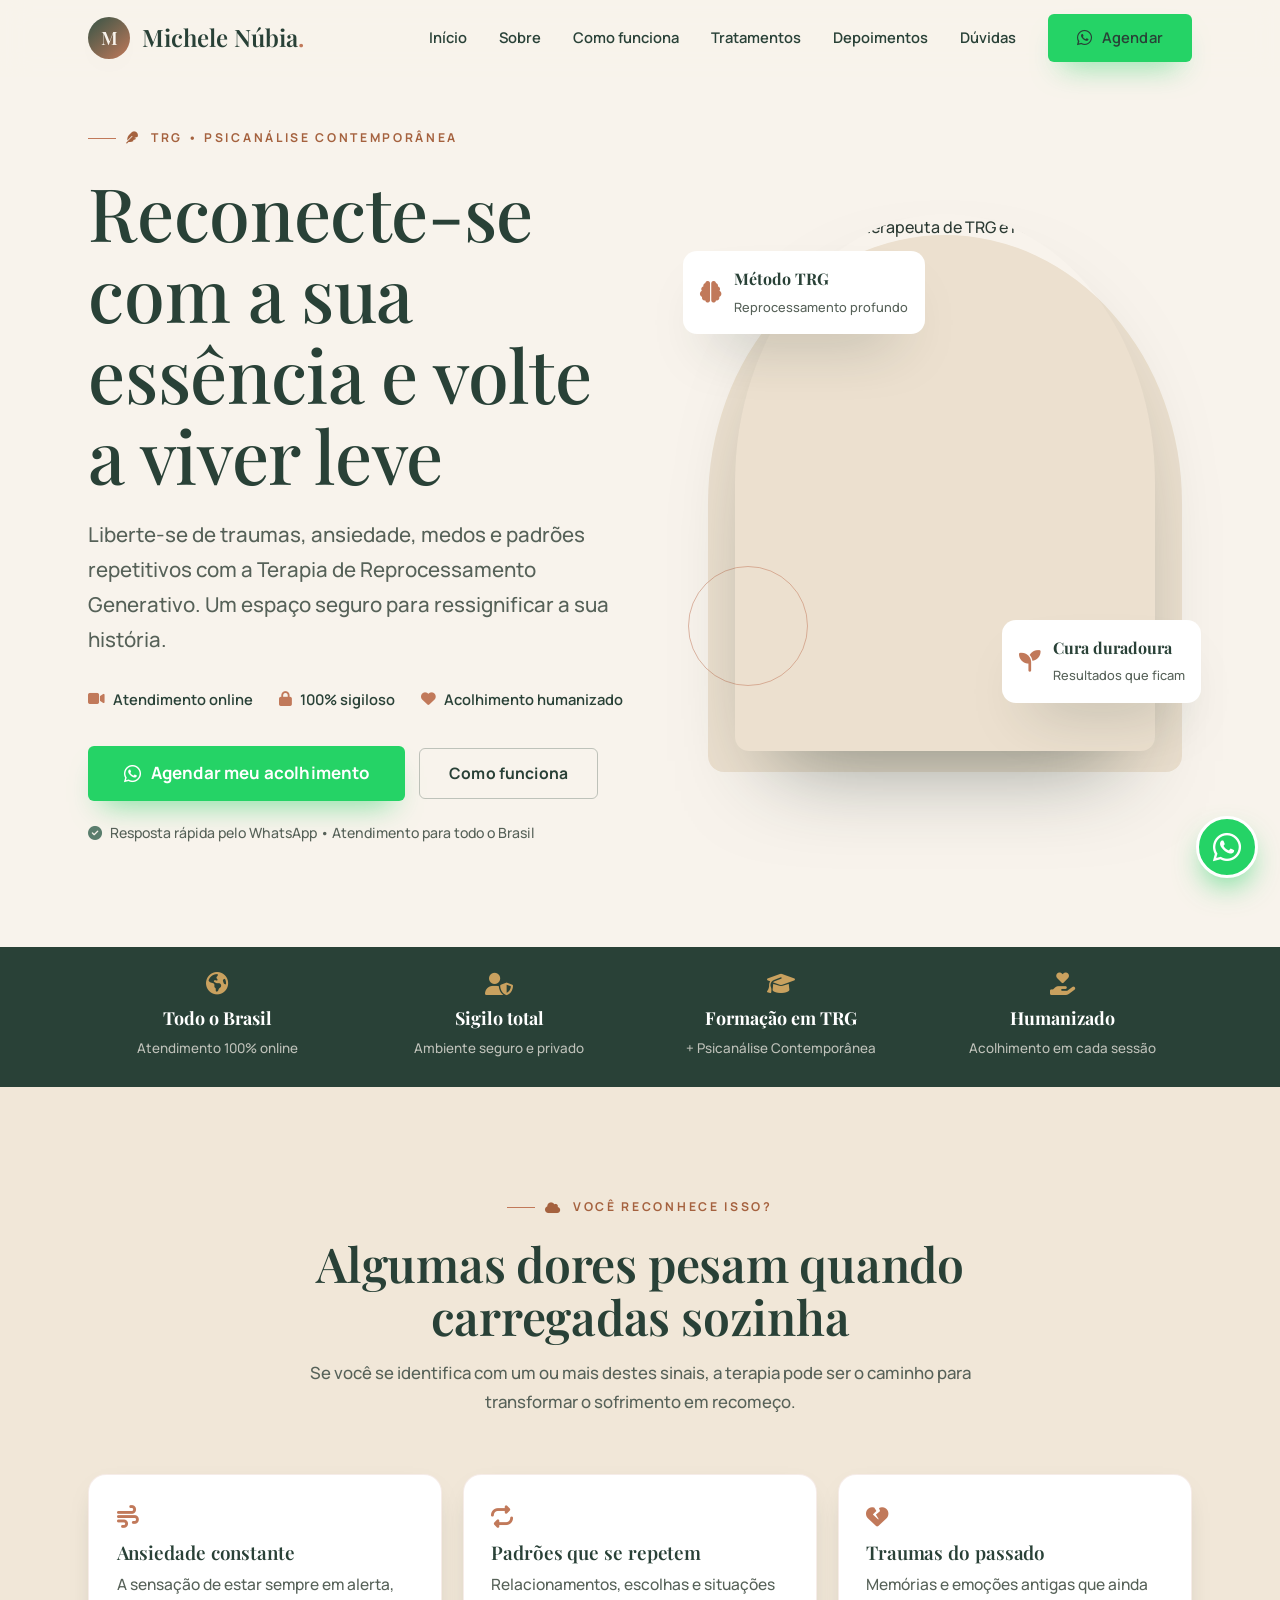
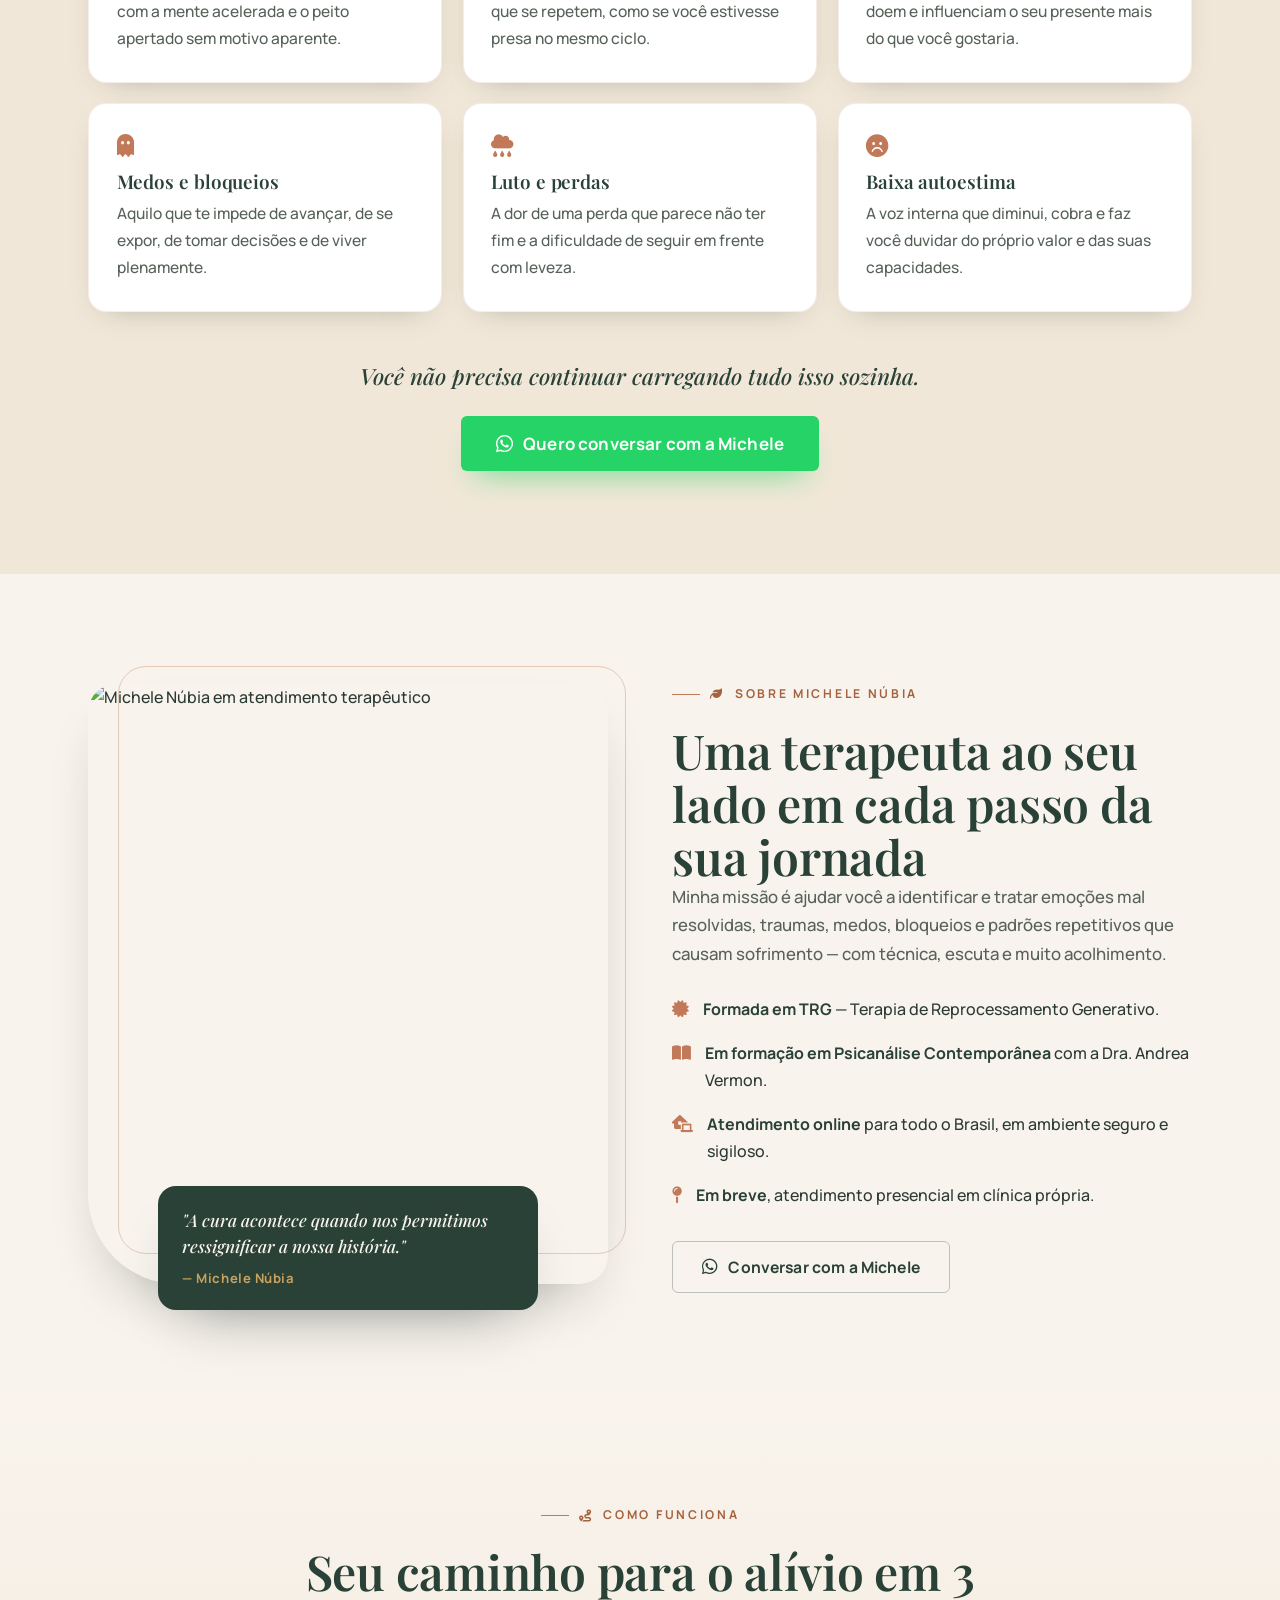
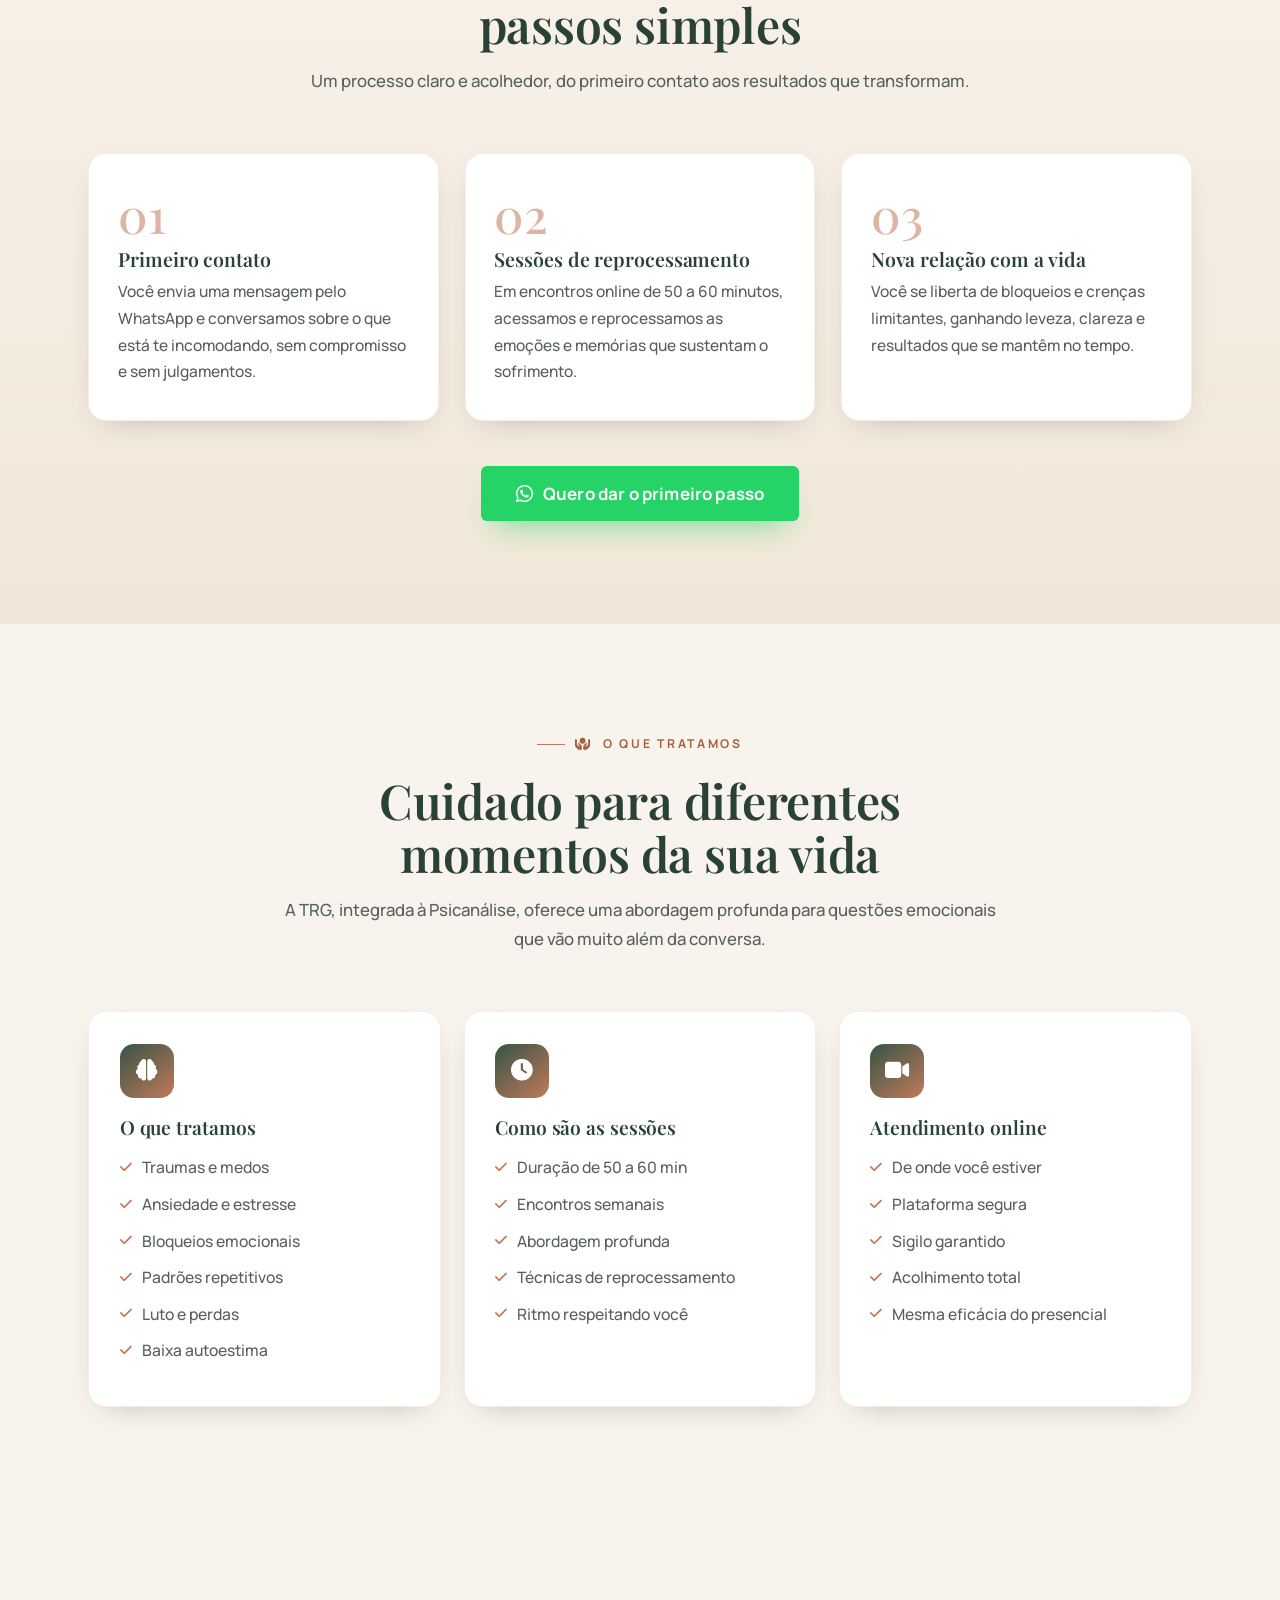
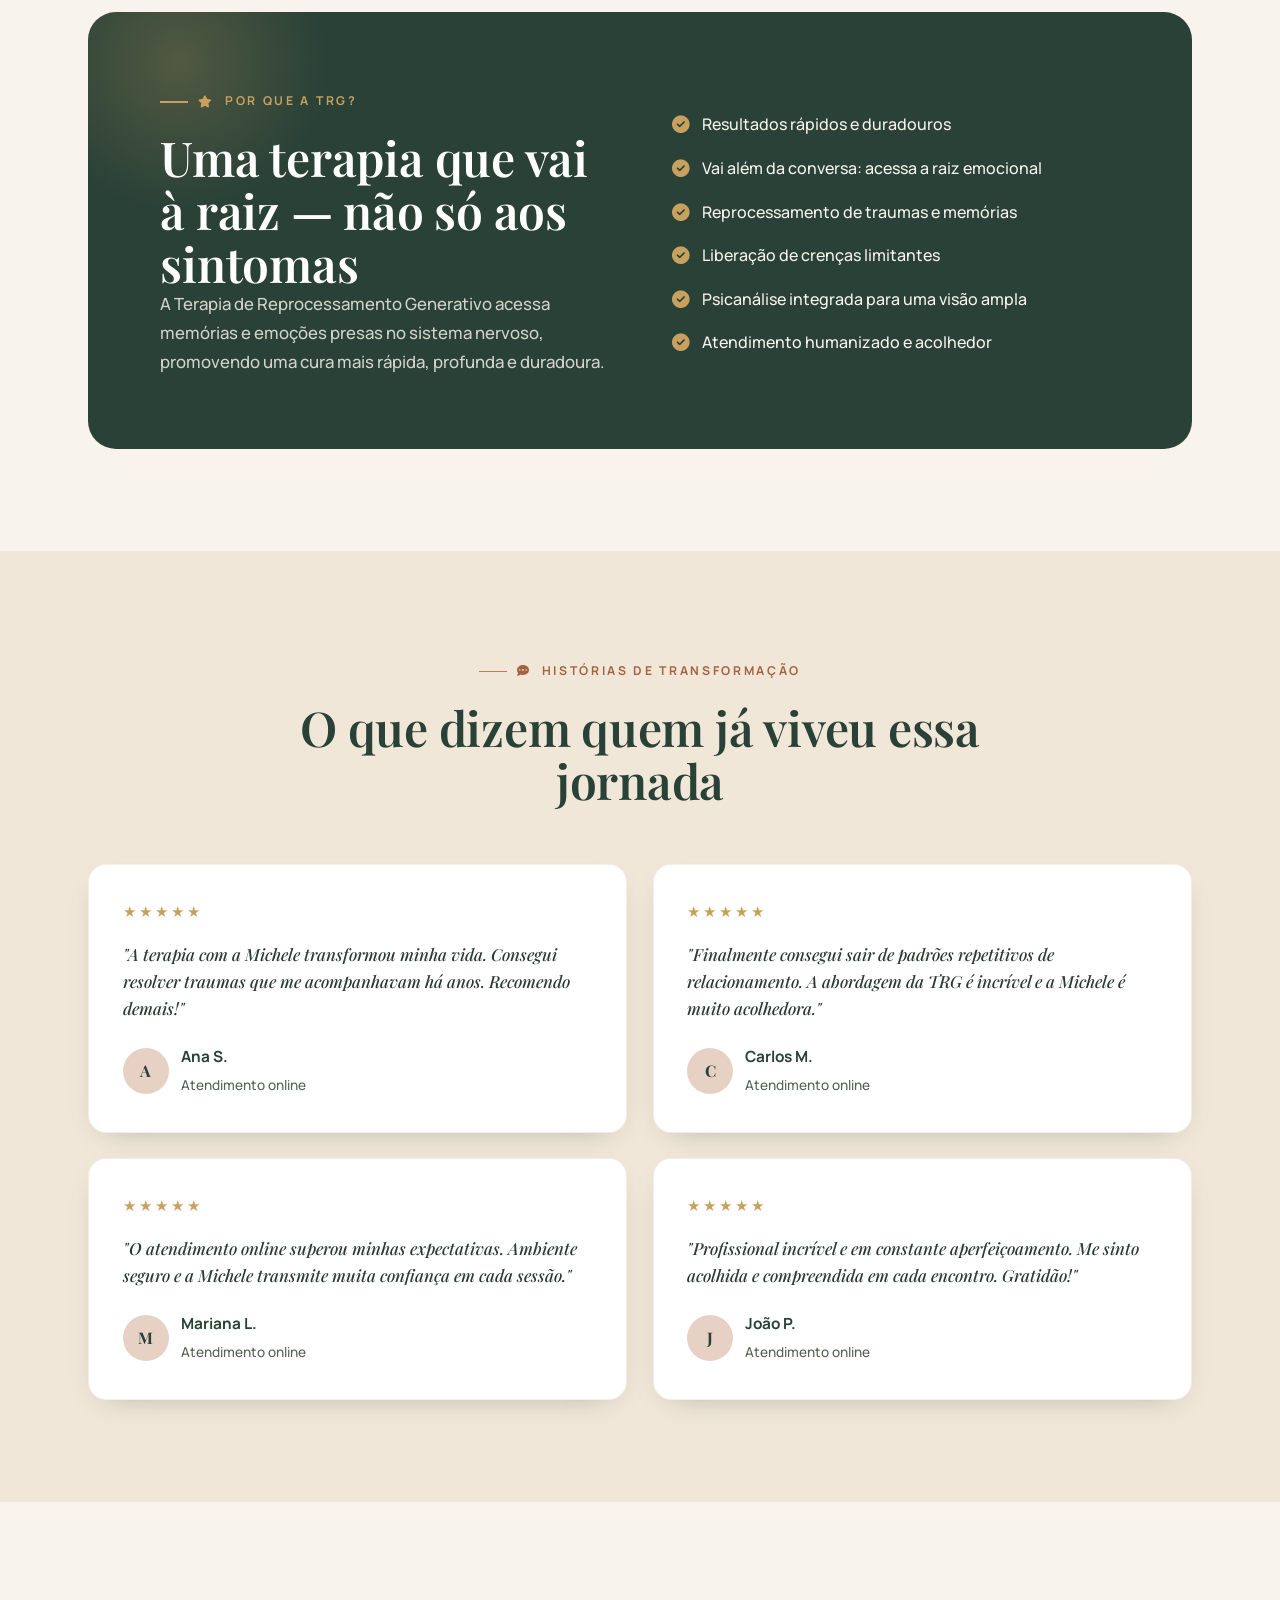
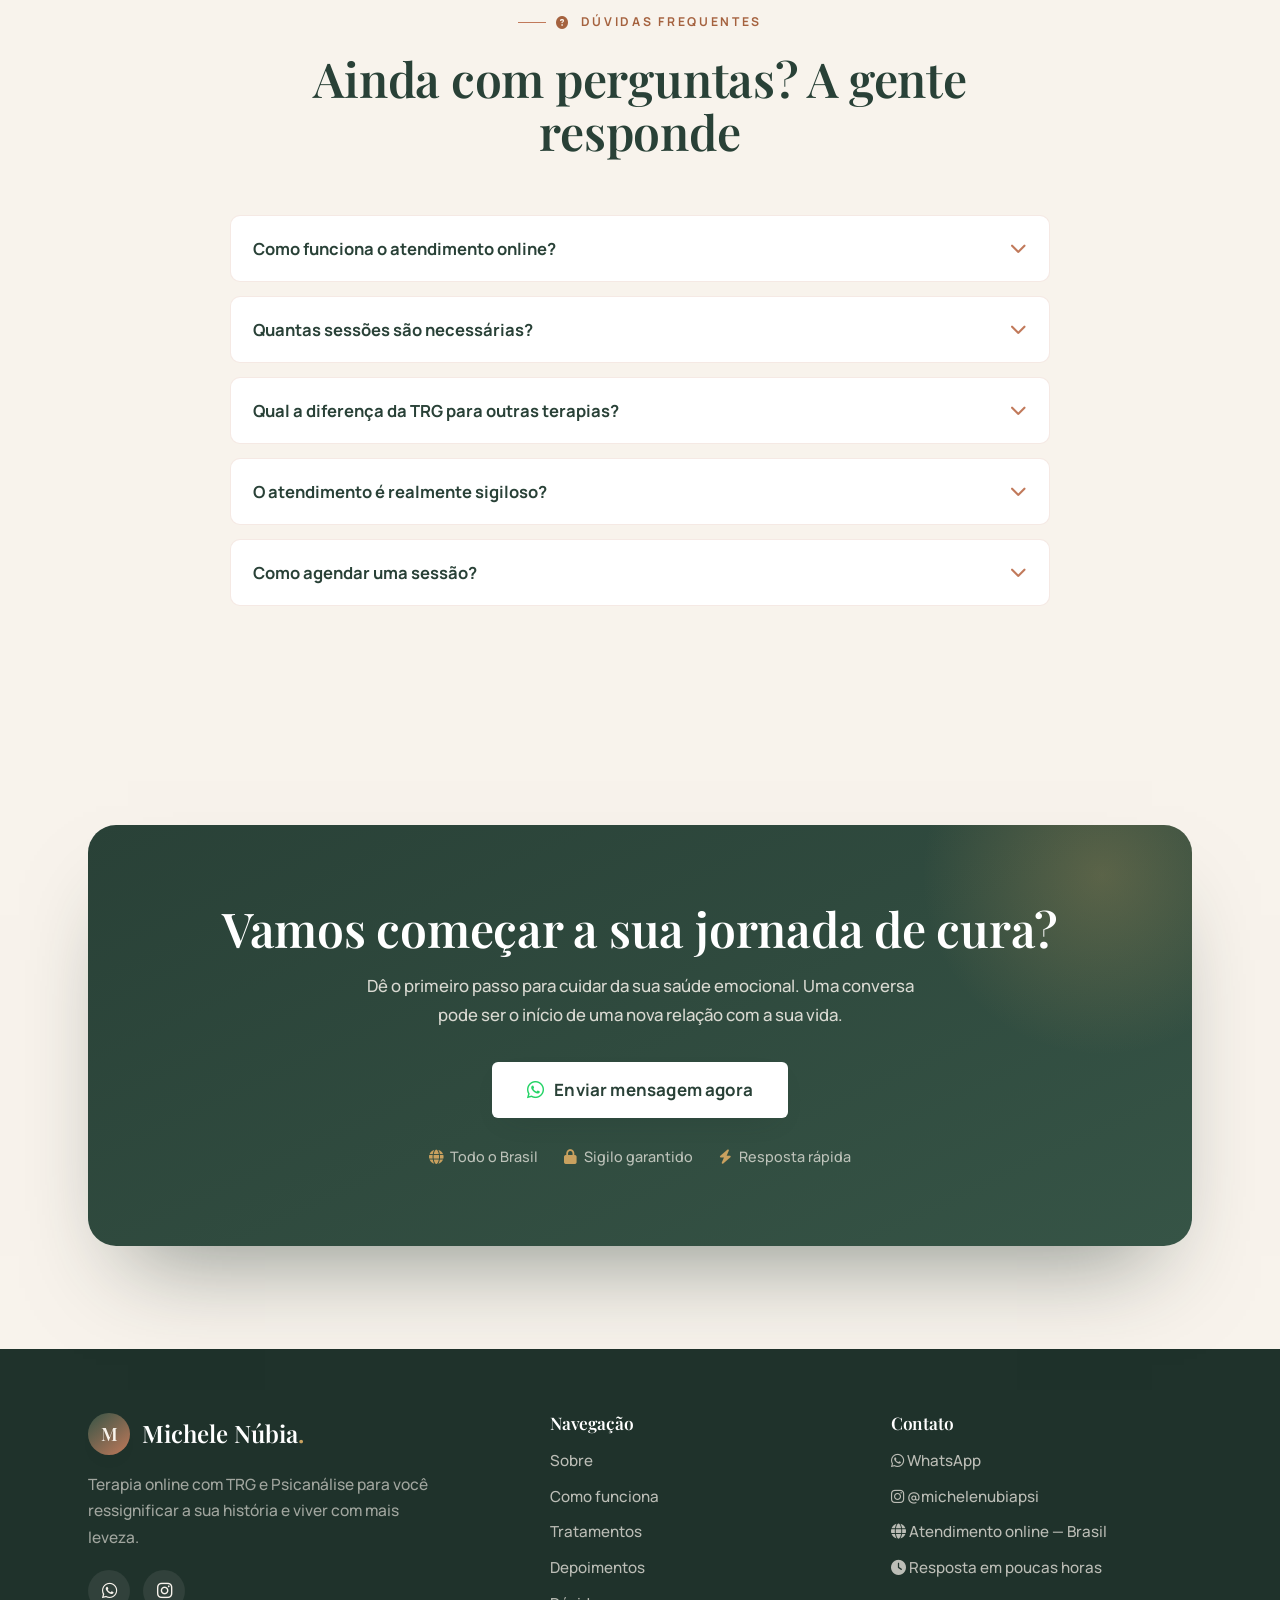
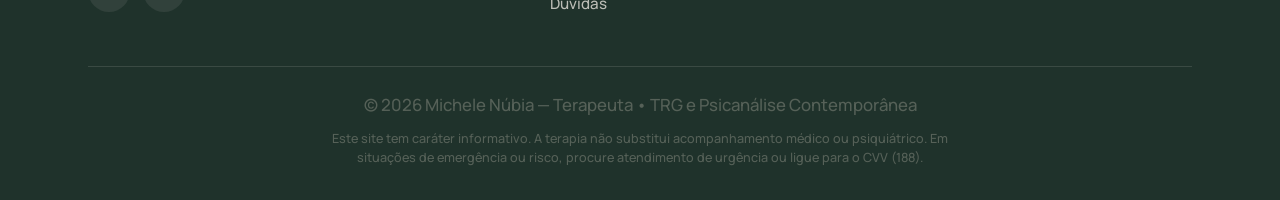
==== commit 29941262: "Adiciona Instagram @michelenubiapsi (rodapé, contato e SEO sameAs) Co-Authored-By: Claude Opus 4.8 <" ====
--- a/index.html
+++ b/index.html
@@ -63,7 +63,7 @@
         "availableLanguage": "Portuguese",
         "medicalSpecialty": "Psychiatric",
         "provider": { "@id": "https://ademiragencia.github.io/michelenubia/#michele" },
-        "sameAs": ["https://wa.me/556493256081"]
+        "sameAs": ["https://wa.me/556493256081", "https://instagram.com/michelenubiapsi"]
       },
       {
         "@type": "Person",
@@ -73,6 +73,7 @@
         "description": "Terapeuta emocional formada em Terapia de Reprocessamento Generativo (TRG) e em formação em Psicanálise Contemporânea.",
         "image": "https://res.cloudinary.com/dmdaiwkyl/image/upload/v1772127393/META_ADS_1_nq2jwk.png",
         "url": "https://ademiragencia.github.io/michelenubia/",
+        "sameAs": ["https://instagram.com/michelenubiapsi"],
         "knowsAbout": ["Terapia de Reprocessamento Generativo", "Psicanálise", "Ansiedade", "Traumas", "Saúde emocional"]
       },
       {
@@ -421,7 +422,7 @@
           <p>Terapia online com TRG e Psicanálise para você ressignificar a sua história e viver com mais leveza.</p>
           <div class="footer-social">
             <a href="https://wa.me/556493256081" target="_blank" rel="noopener" aria-label="WhatsApp"><i class="fab fa-whatsapp"></i></a>
-            <a href="#inicio" aria-label="Instagram"><i class="fab fa-instagram"></i></a>
+            <a href="https://instagram.com/michelenubiapsi" target="_blank" rel="noopener" aria-label="Instagram @michelenubiapsi"><i class="fab fa-instagram"></i></a>
           </div>
         </div>
         <div class="footer-col">
@@ -435,6 +436,7 @@
         <div class="footer-col">
           <h4>Contato</h4>
           <a href="https://wa.me/556493256081" target="_blank" rel="noopener"><i class="fab fa-whatsapp"></i> WhatsApp</a>
+          <a href="https://instagram.com/michelenubiapsi" target="_blank" rel="noopener"><i class="fab fa-instagram"></i> @michelenubiapsi</a>
           <span><i class="fas fa-globe"></i> Atendimento online — Brasil</span>
           <span><i class="fas fa-clock"></i> Resposta em poucas horas</span>
         </div>
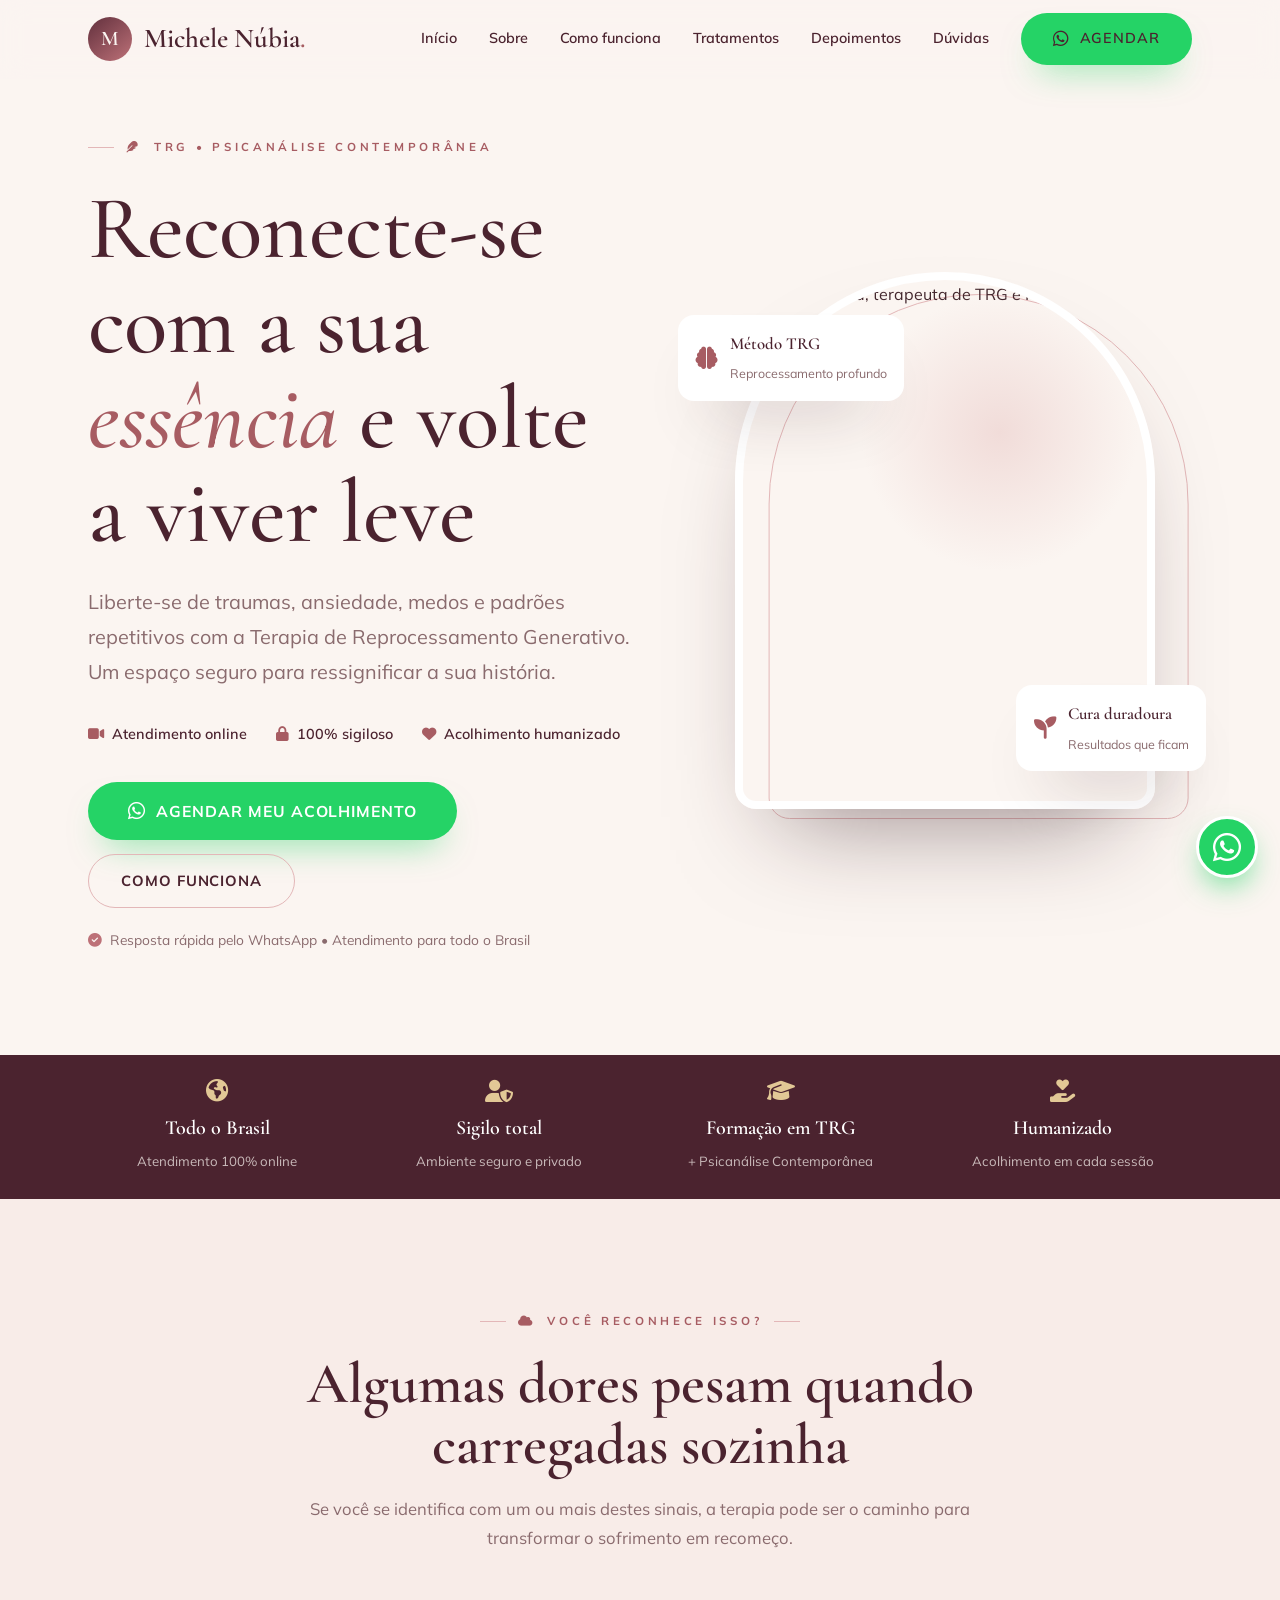
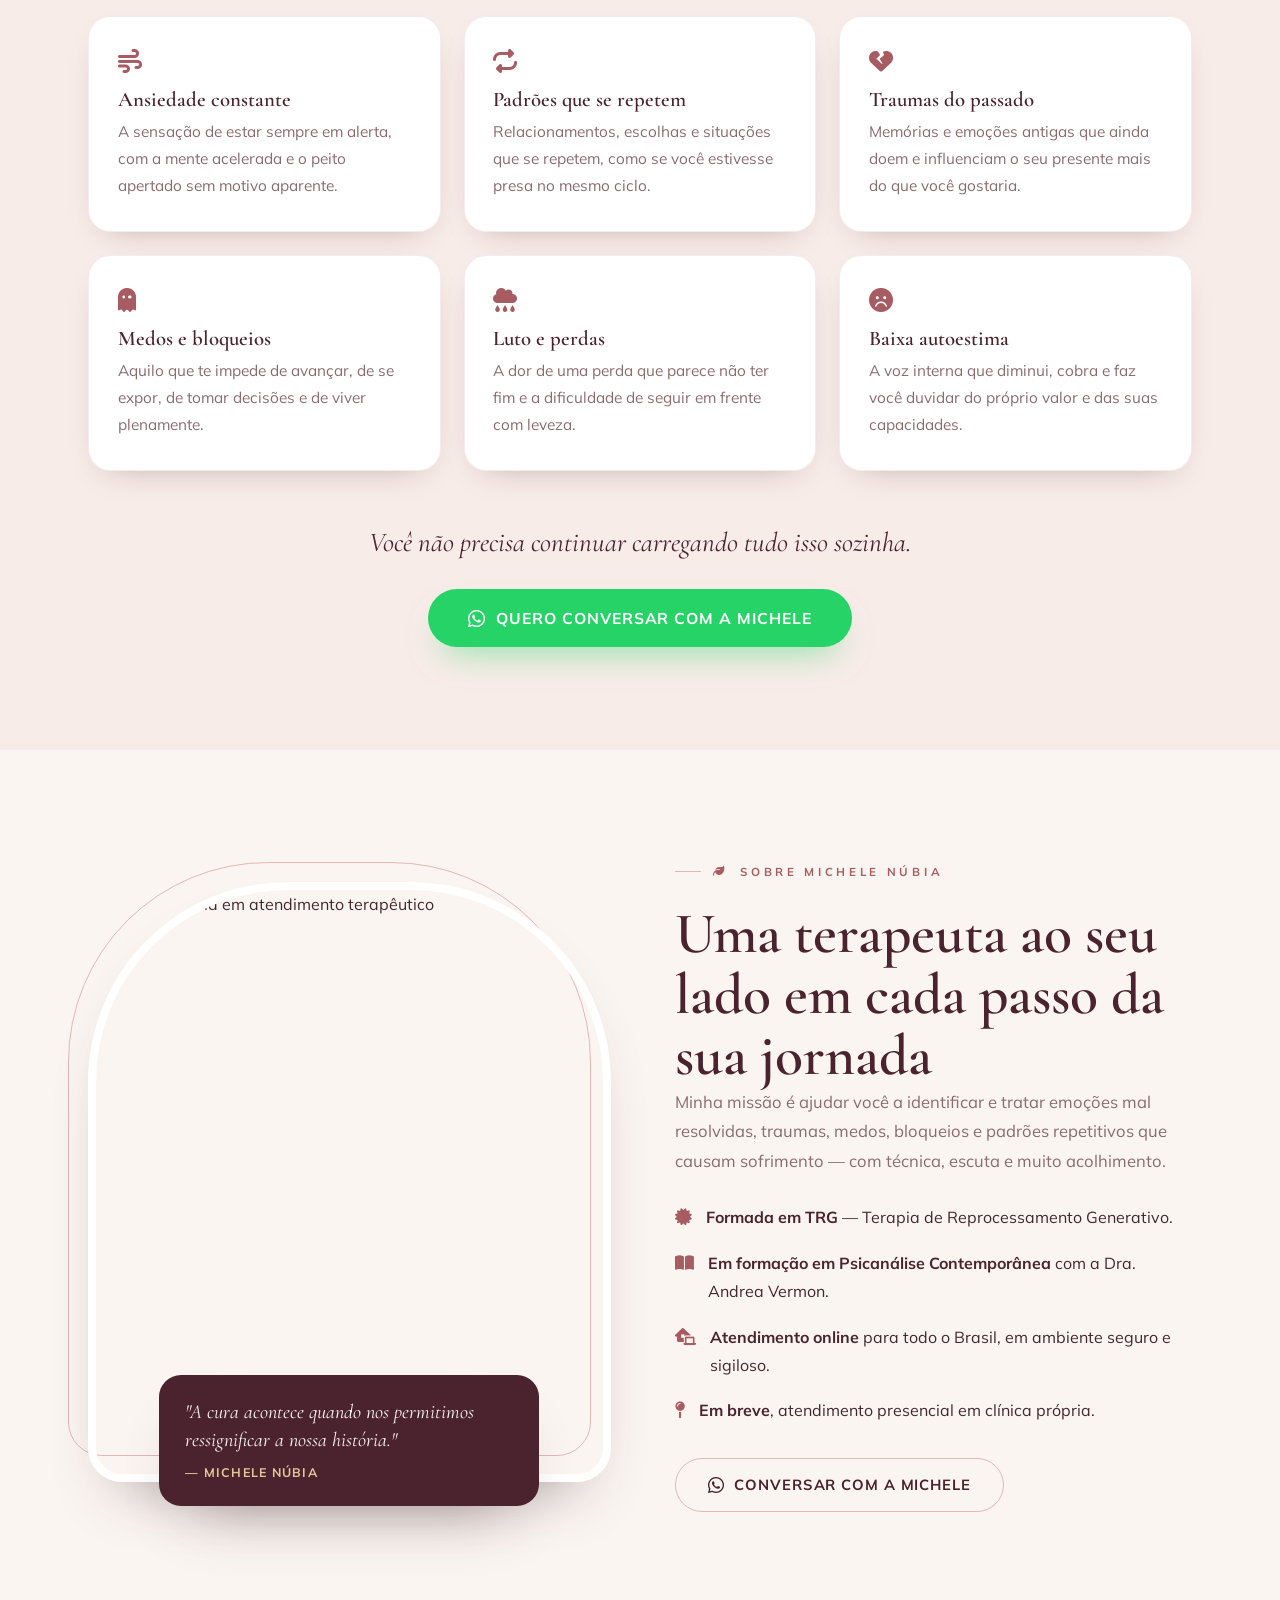
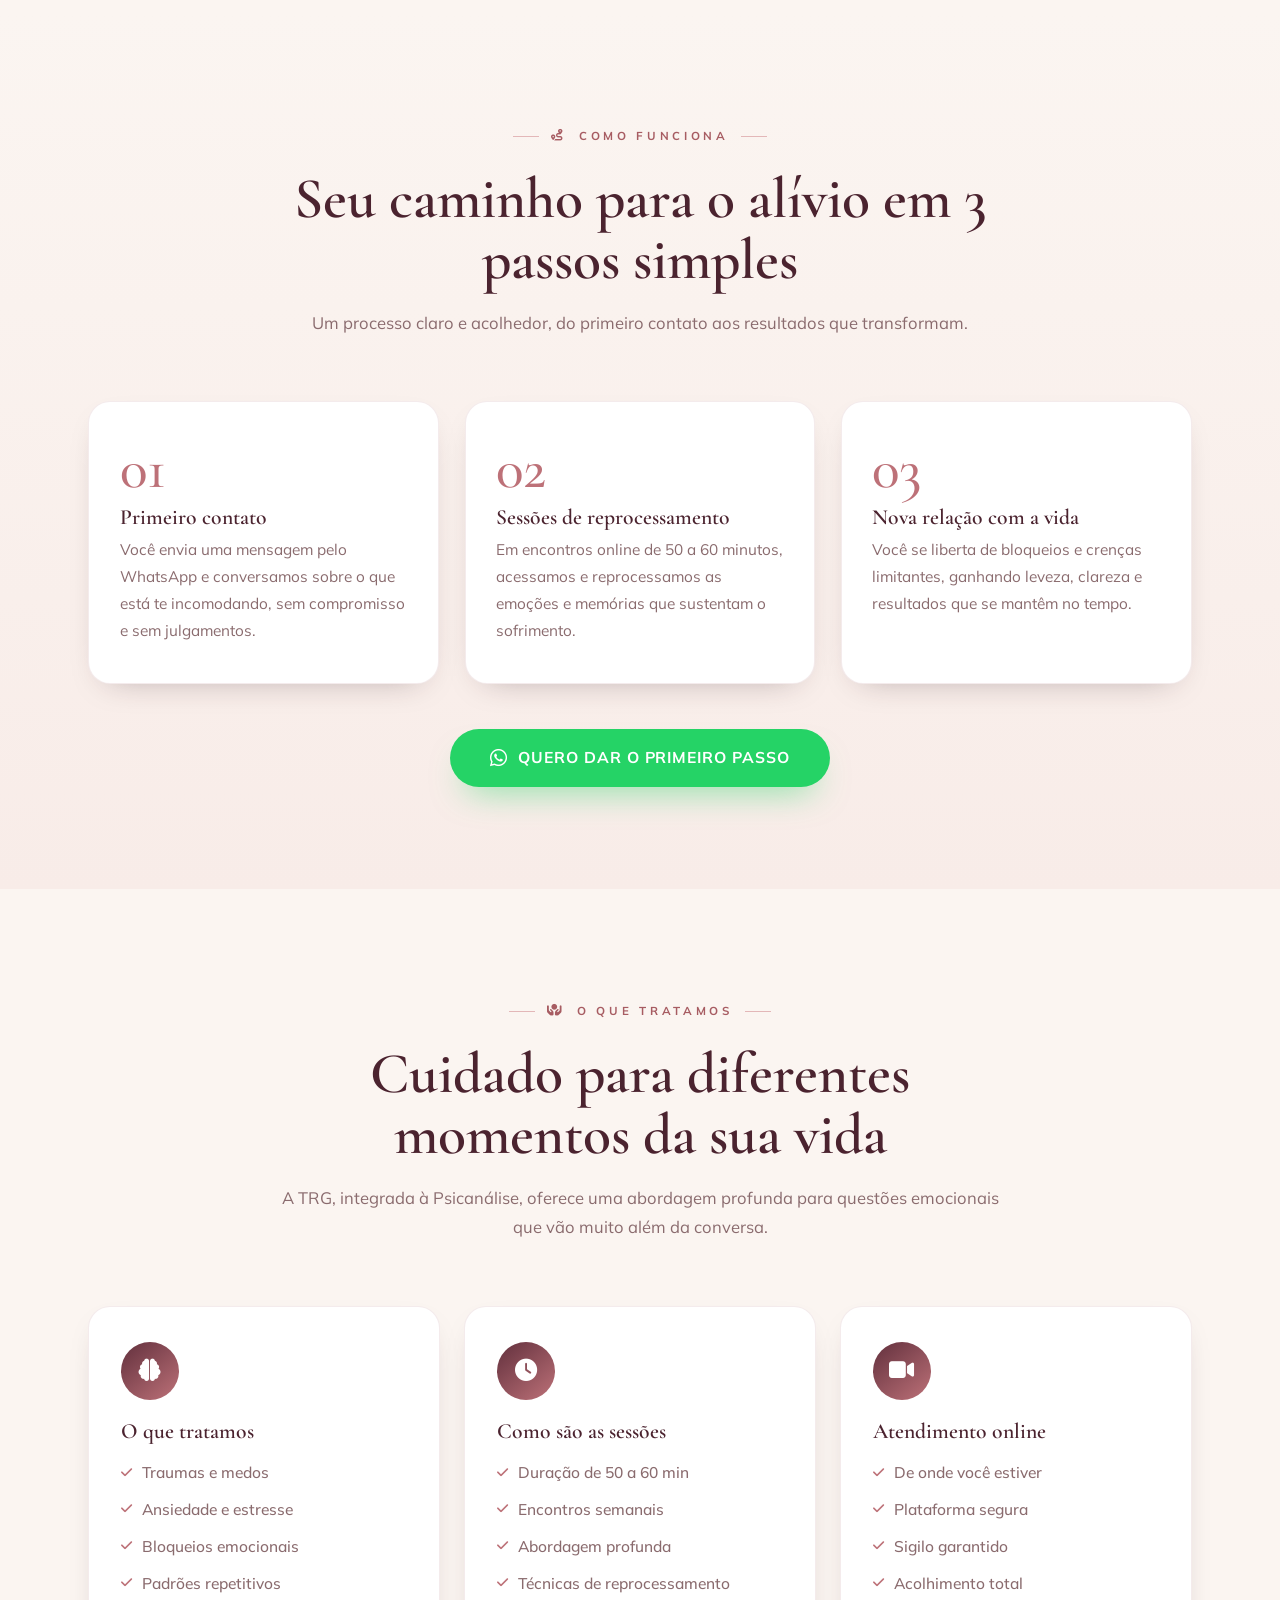
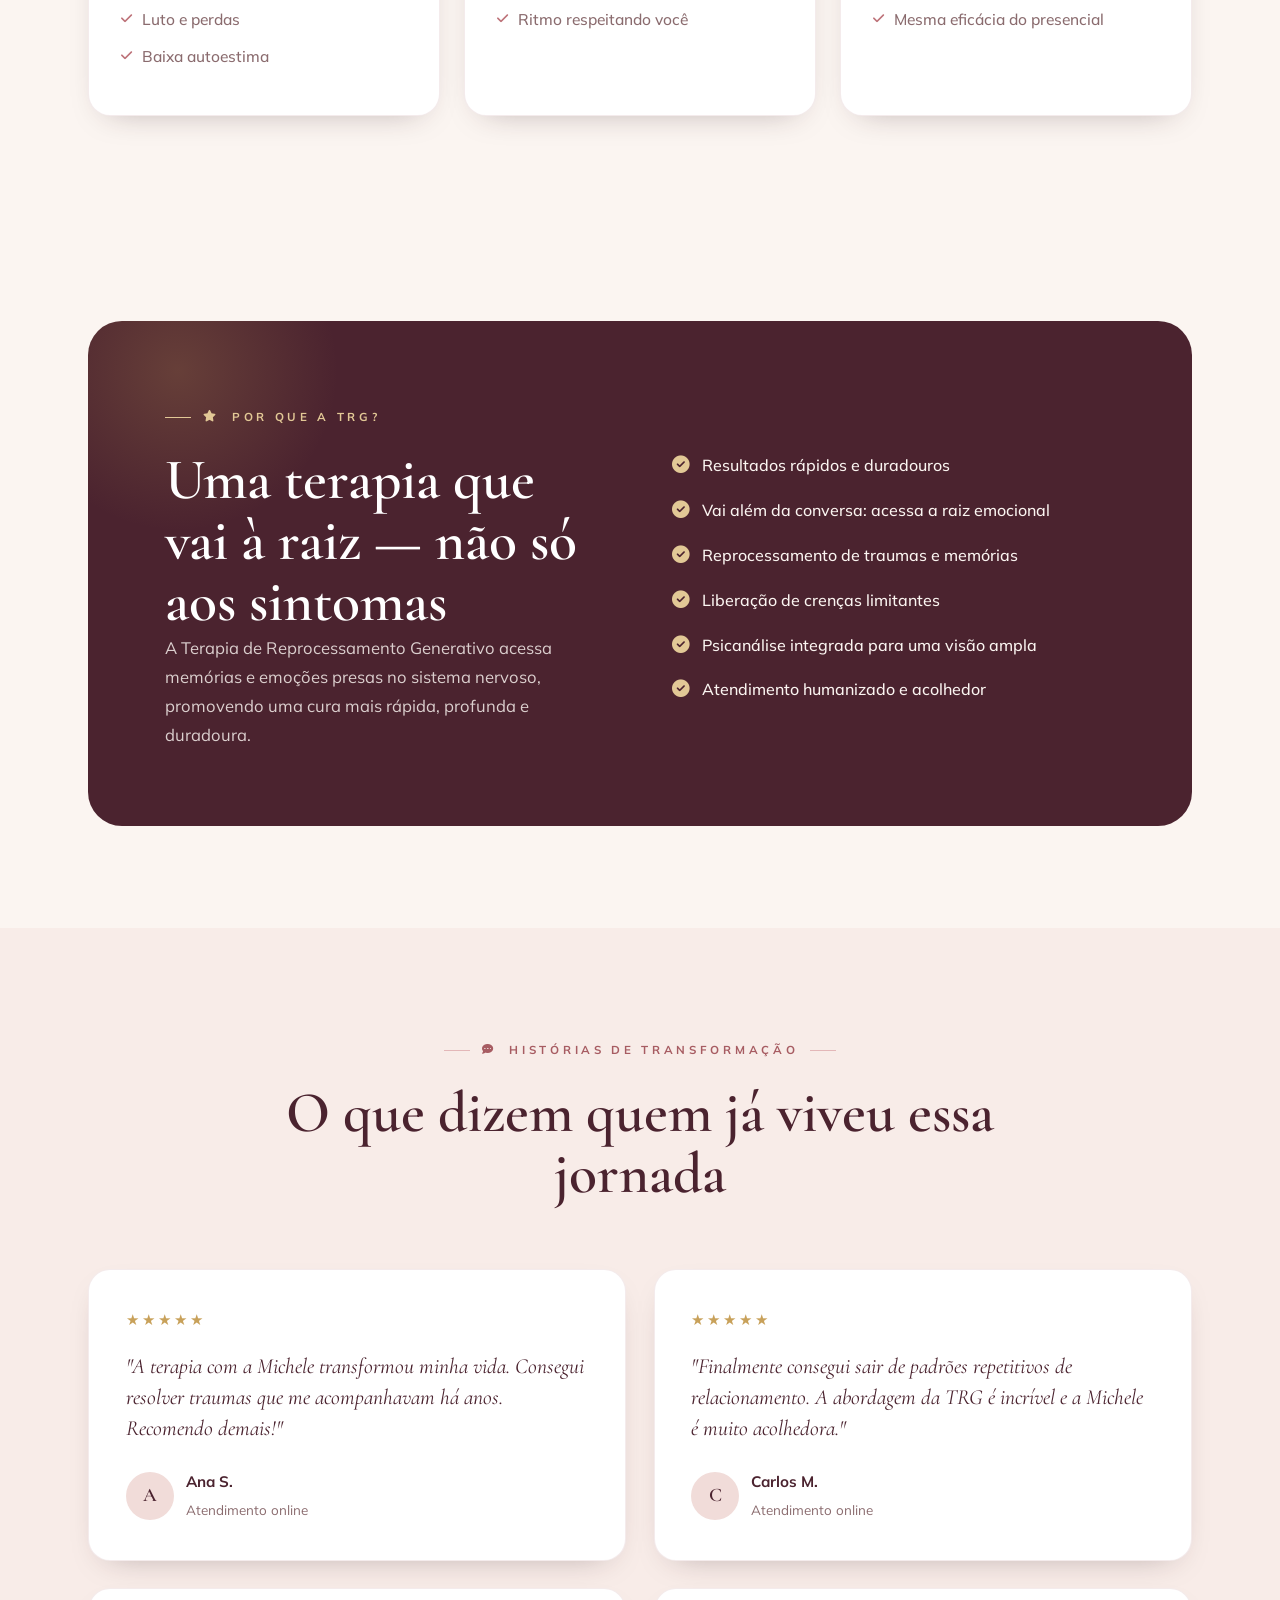
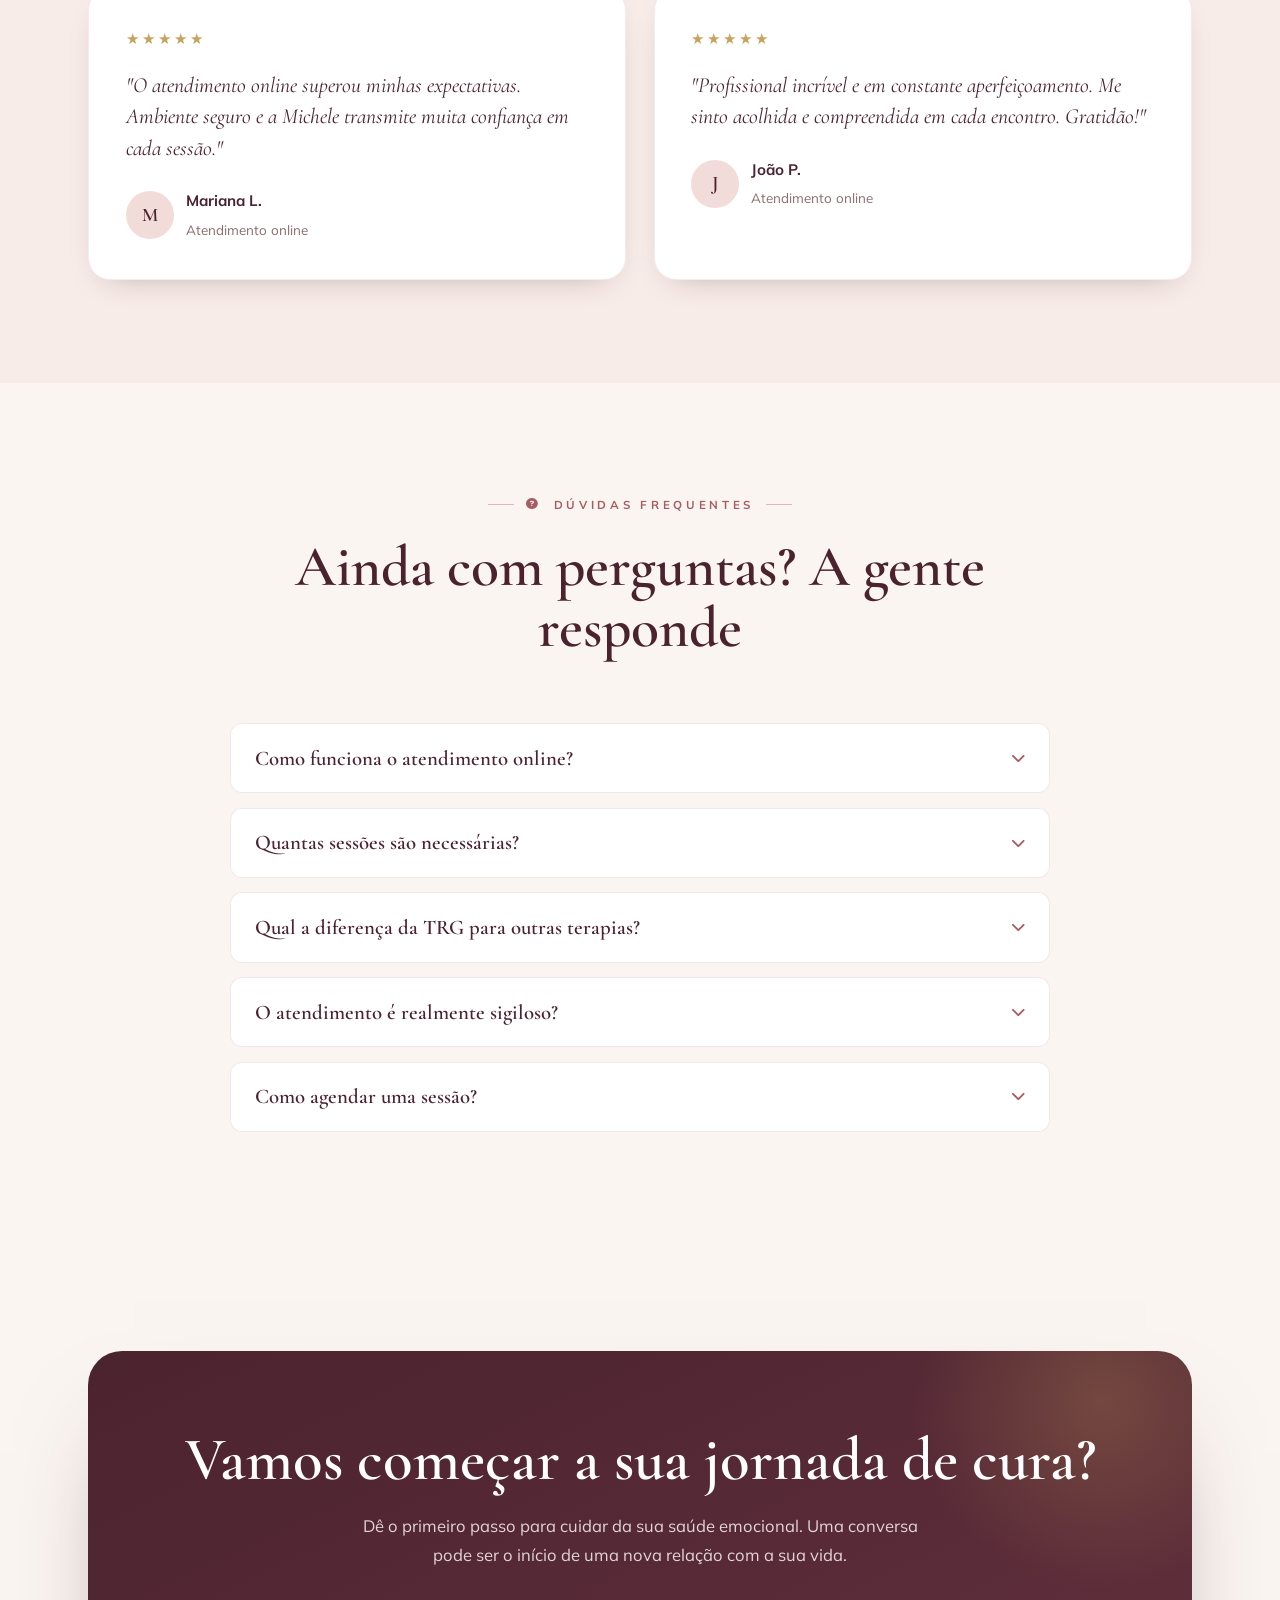
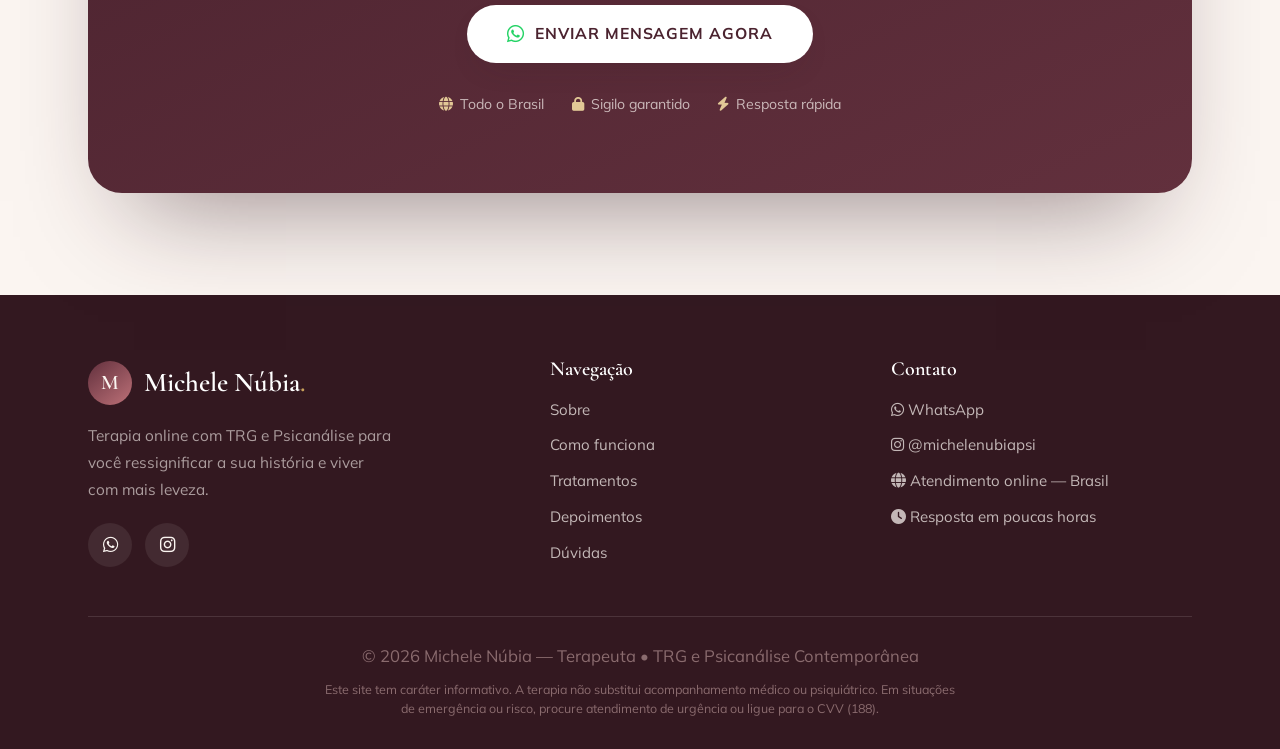
==== commit 165f6c43: "Nova identidade visual v3: "Feminino Sofisticado" - Tipografia trocada: Cormorant Garamond (títulos," ====
--- a/index.html
+++ b/index.html
@@ -10,7 +10,7 @@
   <meta name="keywords" content="terapia online, TRG, terapia de reprocessamento generativo, psicanálise, terapeuta emocional, tratamento de ansiedade, tratamento de traumas, Michele Núbia, terapia para todo o Brasil">
   <meta name="author" content="Michele Núbia">
   <meta name="robots" content="index, follow, max-image-preview:large">
-  <meta name="theme-color" content="#1b4b4a">
+  <meta name="theme-color" content="#5a2d38">
   <link rel="canonical" href="https://ademiragencia.github.io/michelenubia/">
 
   <!-- ===================== OPEN GRAPH / FACEBOOK ===================== -->
@@ -39,7 +39,7 @@
   <link rel="preconnect" href="https://fonts.gstatic.com" crossorigin>
   <link rel="preconnect" href="https://res.cloudinary.com">
   <link rel="preload" as="image" href="https://res.cloudinary.com/dmdaiwkyl/image/upload/v1772127393/META_ADS_1_nq2jwk.png">
-  <link href="https://fonts.googleapis.com/css2?family=Playfair+Display:ital,wght@0,500;0,600;0,700;1,500&family=Manrope:wght@400;500;600;700;800&display=swap" rel="stylesheet">
+  <link href="https://fonts.googleapis.com/css2?family=Cormorant+Garamond:ital,wght@0,400;0,500;0,600;0,700;1,400;1,500&family=Mulish:wght@400;500;600;700;800&display=swap" rel="stylesheet">
   <link rel="stylesheet" href="https://cdnjs.cloudflare.com/ajax/libs/font-awesome/6.5.1/css/all.min.css" referrerpolicy="no-referrer">
 
   <!-- ===================== ESTILOS ===================== -->
@@ -153,7 +153,7 @@
       <div class="container hero-grid">
         <div class="hero-copy">
           <span class="eyebrow"><i class="fas fa-feather"></i> TRG • Psicanálise Contemporânea</span>
-          <h1 class="h1">Reconecte-se com a sua <span class="text-gradient">essência</span> e volte a viver leve</h1>
+          <h1 class="h1">Reconecte-se com a sua <em>essência</em> e volte a viver leve</h1>
           <p class="lead">Liberte-se de traumas, ansiedade, medos e padrões repetitivos com a Terapia de Reprocessamento Generativo. Um espaço seguro para ressignificar a sua história.</p>
 
           <ul class="trust-row">
@@ -170,6 +170,7 @@
         </div>
 
         <div class="hero-media">
+          <span class="hero-frame" aria-hidden="true"></span>
           <img src="https://res.cloudinary.com/dmdaiwkyl/image/upload/v1772127393/META_ADS_1_nq2jwk.png"
                alt="Michele Núbia, terapeuta de TRG e Psicanálise" class="hero-photo" width="430" height="537" fetchpriority="high">
           <div class="hero-badge tl">
--- a/assets/css/styles.css
+++ b/assets/css/styles.css
@@ -1,25 +1,27 @@
 /* =========================================================
    Michele Núbia — Terapeuta TRG & Psicanálise
-   Design System v2 — "Editorial Wellness"
-   Playfair Display + Manrope • Pinho / Argila / Marfim
+   Design System v3 — "Feminino Sofisticado"
+   Cormorant Garamond + Mulish • Vinho / Rosé / Creme / Ouro
    ========================================================= */
 
 /* ---------- Design Tokens ---------- */
 :root {
   /* Cores da marca */
-  --pine-900: #1f322b;
-  --pine-800: #294137;
-  --pine-700: #365446;
-  --pine-500: #5a7d6d;
-  --clay: #c1795a;
-  --clay-dark: #a5623f;
-  --blush: #e7d1c4;
-  --sand: #ece0cf;
-  --gold: #c9a15f;
-  --ivory: #f8f3ec;
-  --ivory-2: #f1e7d8;
-  --ink: #2b3a33;
-  --ink-soft: #566158;
+  --wine-900: #331820;
+  --wine-800: #4b232f;
+  --wine-700: #62303d;
+  --rose-600: #a75c62;
+  --rose-500: #bd7178;
+  --rose-300: #e3b7b8;
+  --blush: #f1dcd9;
+  --blush-soft: #f8ece8;
+  --cream: #fbf5f1;
+  --cream-2: #f4e7e0;
+  --sand: #eaddd4;
+  --gold: #c8a15a;
+  --gold-soft: #e2c896;
+  --ink: #43272d;
+  --ink-soft: #8a6b6e;
   --white: #ffffff;
 
   /* WhatsApp */
@@ -27,22 +29,22 @@
   --wa-dark: #1ebe5a;
 
   /* Tipografia */
-  --font-display: 'Playfair Display', Georgia, 'Times New Roman', serif;
-  --font-body: 'Manrope', -apple-system, BlinkMacSystemFont, 'Segoe UI', sans-serif;
+  --font-display: 'Cormorant Garamond', Georgia, 'Times New Roman', serif;
+  --font-body: 'Mulish', -apple-system, BlinkMacSystemFont, 'Segoe UI', sans-serif;
 
   /* Escala fluida */
-  --step-hero: clamp(2.6rem, 1.5rem + 5vw, 4.6rem);
-  --step-h2: clamp(1.95rem, 1.3rem + 2.6vw, 3rem);
-  --step-h3: clamp(1.25rem, 1.05rem + 1vw, 1.55rem);
-  --step-lead: clamp(1.06rem, 1rem + 0.5vw, 1.28rem);
+  --step-hero: clamp(3rem, 1.6rem + 6vw, 5.6rem);
+  --step-h2: clamp(2.2rem, 1.4rem + 3vw, 3.6rem);
+  --step-h3: clamp(1.35rem, 1.1rem + 1.1vw, 1.7rem);
+  --step-lead: clamp(1.06rem, 1rem + 0.5vw, 1.24rem);
 
   /* Formas / sombra */
-  --radius-sm: 10px;
-  --radius: 18px;
-  --radius-lg: 28px;
-  --shadow-sm: 0 10px 30px -18px rgba(31, 50, 43, 0.4);
-  --shadow: 0 30px 60px -30px rgba(31, 50, 43, 0.4);
-  --shadow-lg: 0 50px 90px -40px rgba(31, 50, 43, 0.5);
+  --radius-sm: 12px;
+  --radius: 22px;
+  --radius-lg: 34px;
+  --shadow-sm: 0 12px 34px -20px rgba(51, 24, 32, 0.4);
+  --shadow: 0 34px 64px -34px rgba(51, 24, 32, 0.42);
+  --shadow-lg: 0 54px 100px -46px rgba(51, 24, 32, 0.5);
   --maxw: 1180px;
   --ease: cubic-bezier(0.22, 1, 0.36, 1);
 }
@@ -52,10 +54,10 @@
 html { scroll-behavior: smooth; scroll-padding-top: 90px; -webkit-text-size-adjust: 100%; }
 body {
   font-family: var(--font-body);
-  background: var(--ivory);
+  background: var(--cream);
   color: var(--ink);
-  line-height: 1.72;
-  font-weight: 500;
+  line-height: 1.75;
+  font-weight: 400;
   overflow-x: hidden;
   -webkit-font-smoothing: antialiased;
 }
@@ -64,230 +66,231 @@
 ul { list-style: none; }
 
 /* ---------- Tipografia ---------- */
-h1, h2, h3, h4 { font-family: var(--font-display); font-weight: 600; line-height: 1.1; color: var(--pine-800); letter-spacing: -0.005em; }
+h1, h2, h3, h4 { font-family: var(--font-display); font-weight: 600; line-height: 1.06; color: var(--wine-800); letter-spacing: 0; }
 .h1 { font-size: var(--step-hero); font-weight: 500; }
 h2 { font-size: var(--step-h2); font-weight: 600; }
 h3 { font-size: var(--step-h3); }
-p { color: var(--ink-soft); font-size: 1.05rem; }
-.lead { font-size: var(--step-lead); color: var(--ink-soft); line-height: 1.7; }
-em, .italic { font-family: var(--font-display); font-style: italic; }
-
-.text-accent { color: var(--clay); font-style: italic; }
+p { color: var(--ink-soft); font-size: 1.04rem; }
+.lead { font-size: var(--step-lead); color: var(--ink-soft); line-height: 1.75; }
+em, .italic, .text-accent { font-family: var(--font-display); font-style: italic; font-weight: 500; }
+.text-accent { color: var(--rose-600); }
 
 /* ---------- Layout ---------- */
 .container { width: 100%; max-width: var(--maxw); margin: 0 auto; padding: 0 clamp(1.2rem, 4vw, 2.4rem); }
-section { padding: clamp(3.8rem, 8vw, 7rem) 0; position: relative; }
-
-/* Rótulo/eyebrow editorial com traço */
+section { padding: clamp(4rem, 8vw, 7.5rem) 0; position: relative; }
+
+/* Rótulo/eyebrow com ornamento */
 .eyebrow {
-  display: inline-flex; align-items: center; gap: 10px;
-  font-family: var(--font-body); font-size: 0.76rem; font-weight: 700;
-  letter-spacing: 0.22em; text-transform: uppercase; color: var(--clay-dark);
-  margin-bottom: 1.2rem;
-}
-.eyebrow::before { content: ''; width: 28px; height: 1.5px; background: var(--clay); display: inline-block; }
-.section-head { max-width: 720px; margin: 0 auto clamp(2.4rem, 5vw, 3.6rem); text-align: center; }
-.section-head .eyebrow { justify-content: center; }
-.section-head p { margin-top: 1rem; }
+  display: inline-flex; align-items: center; gap: 12px;
+  font-family: var(--font-body); font-size: 0.72rem; font-weight: 700;
+  letter-spacing: 0.32em; text-transform: uppercase; color: var(--rose-600);
+  margin-bottom: 1.4rem;
+}
+.eyebrow::before, .eyebrow::after { content: ''; width: 26px; height: 1px; background: var(--rose-300); }
+.eyebrow::after { display: none; }
+.section-head { max-width: 730px; margin: 0 auto clamp(2.6rem, 5vw, 4rem); text-align: center; }
+.section-head .eyebrow::after { display: inline-block; }
+.section-head p { margin-top: 1.1rem; }
 
 /* ---------- Botões ---------- */
 .btn {
   display: inline-flex; align-items: center; justify-content: center; gap: 10px;
-  font-family: var(--font-body); font-weight: 700; font-size: 0.98rem; letter-spacing: 0.01em;
-  padding: 0.95rem 1.8rem; border-radius: 6px; cursor: pointer; border: none;
+  font-family: var(--font-body); font-weight: 700; font-size: 0.92rem; letter-spacing: 0.06em;
+  text-transform: uppercase; padding: 1.05rem 2rem; border-radius: 50px; cursor: pointer; border: none;
   transition: transform 0.25s var(--ease), box-shadow 0.25s var(--ease), background 0.25s, color 0.25s;
   text-align: center; line-height: 1.2;
 }
-.btn i { font-size: 1.15em; }
-.btn-lg { font-size: 1.06rem; padding: 1.1rem 2.2rem; }
+.btn i { font-size: 1.25em; text-transform: none; }
+.btn-lg { font-size: 0.98rem; padding: 1.2rem 2.5rem; }
 .btn-block { width: 100%; }
 
-.btn-wa { background: var(--wa); color: var(--white); box-shadow: 0 16px 30px -14px rgba(37, 211, 102, 0.65); }
-.btn-wa:hover { background: var(--wa-dark); transform: translateY(-3px); box-shadow: 0 22px 40px -14px rgba(37, 211, 102, 0.7); }
-
-.btn-clay { background: var(--clay); color: var(--white); box-shadow: 0 16px 30px -16px rgba(165, 98, 63, 0.7); }
-.btn-clay:hover { background: var(--clay-dark); transform: translateY(-3px); }
-
-.btn-outline { background: transparent; color: var(--pine-800); border: 1.5px solid rgba(41, 65, 55, 0.28); }
-.btn-outline:hover { background: var(--pine-800); border-color: var(--pine-800); color: var(--ivory); transform: translateY(-2px); }
-
-.btn-light { background: var(--white); color: var(--pine-800); box-shadow: var(--shadow-sm); }
+.btn-wa { background: var(--wa); color: var(--white); box-shadow: 0 18px 34px -16px rgba(37, 211, 102, 0.6); }
+.btn-wa:hover { background: var(--wa-dark); transform: translateY(-3px); box-shadow: 0 24px 42px -16px rgba(37, 211, 102, 0.65); }
+
+.btn-rose { background: var(--rose-600); color: var(--white); box-shadow: 0 18px 34px -18px rgba(167, 92, 98, 0.75); }
+.btn-rose:hover { background: var(--wine-700); transform: translateY(-3px); }
+
+.btn-outline { background: transparent; color: var(--wine-800); border: 1.5px solid var(--rose-300); }
+.btn-outline:hover { background: var(--rose-600); border-color: var(--rose-600); color: var(--white); transform: translateY(-2px); }
+
+.btn-light { background: var(--white); color: var(--wine-800); box-shadow: var(--shadow-sm); }
 .btn-light:hover { transform: translateY(-3px); box-shadow: var(--shadow); }
 
 /* ---------- Header ---------- */
 .site-header {
   position: fixed; inset: 0 0 auto 0; z-index: 1000;
-  background: rgba(248, 243, 236, 0.8); backdrop-filter: blur(14px); -webkit-backdrop-filter: blur(14px);
+  background: rgba(251, 245, 241, 0.82); backdrop-filter: blur(14px); -webkit-backdrop-filter: blur(14px);
   border-bottom: 1px solid transparent; transition: box-shadow 0.3s, border-color 0.3s;
 }
-.site-header.scrolled { box-shadow: 0 8px 30px -22px rgba(31, 50, 43, 0.7); border-color: rgba(41, 65, 55, 0.1); }
-.nav { display: flex; align-items: center; justify-content: space-between; height: 76px; }
-
-.brand { display: flex; align-items: center; gap: 12px; font-family: var(--font-display); font-size: 1.5rem; font-weight: 600; color: var(--pine-800); }
-.brand .dot { color: var(--clay); }
+.site-header.scrolled { box-shadow: 0 10px 34px -24px rgba(51, 24, 32, 0.7); border-color: rgba(167, 92, 98, 0.12); }
+.nav { display: flex; align-items: center; justify-content: space-between; height: 78px; }
+
+.brand { display: flex; align-items: center; gap: 12px; font-family: var(--font-display); font-size: 1.7rem; font-weight: 600; color: var(--wine-800); }
+.brand .dot { color: var(--rose-600); }
 .brand-mark {
-  width: 42px; height: 42px; border-radius: 50%; flex: 0 0 auto; display: grid; place-items: center;
-  color: var(--ivory); font-family: var(--font-display); font-size: 1.15rem; font-weight: 600;
-  background: linear-gradient(140deg, var(--pine-700), var(--clay)); box-shadow: var(--shadow-sm);
+  width: 44px; height: 44px; border-radius: 50%; flex: 0 0 auto; display: grid; place-items: center;
+  color: var(--cream); font-family: var(--font-display); font-size: 1.3rem; font-weight: 600;
+  background: linear-gradient(140deg, var(--wine-700), var(--rose-500)); box-shadow: var(--shadow-sm);
 }
 
 .nav-links { display: flex; align-items: center; gap: 2rem; }
-.nav-links a { font-weight: 600; font-size: 0.92rem; color: var(--pine-800); position: relative; }
-.nav-links a:not(.btn)::after { content: ''; position: absolute; left: 0; bottom: -6px; height: 1.5px; width: 0; background: var(--clay); transition: width 0.3s var(--ease); }
+.nav-links a { font-weight: 600; font-size: 0.9rem; color: var(--wine-800); position: relative; }
+.nav-links a:not(.btn)::after { content: ''; position: absolute; left: 0; bottom: -6px; height: 1.5px; width: 0; background: var(--rose-600); transition: width 0.3s var(--ease); }
 .nav-links a:not(.btn):hover::after { width: 100%; }
 
-.nav-toggle { display: none; width: 46px; height: 46px; border: none; cursor: pointer; background: var(--white); border-radius: 10px; box-shadow: var(--shadow-sm); flex-direction: column; align-items: center; justify-content: center; gap: 5px; }
-.nav-toggle span { width: 22px; height: 2px; background: var(--pine-800); border-radius: 2px; transition: 0.3s var(--ease); }
+.nav-toggle { display: none; width: 46px; height: 46px; border: none; cursor: pointer; background: var(--white); border-radius: 50%; box-shadow: var(--shadow-sm); flex-direction: column; align-items: center; justify-content: center; gap: 5px; }
+.nav-toggle span { width: 22px; height: 2px; background: var(--wine-800); border-radius: 2px; transition: 0.3s var(--ease); }
 .nav-toggle.open span:nth-child(1) { transform: translateY(7px) rotate(45deg); }
 .nav-toggle.open span:nth-child(2) { opacity: 0; }
 .nav-toggle.open span:nth-child(3) { transform: translateY(-7px) rotate(-45deg); }
 
-.mobile-nav { position: fixed; inset: 0; z-index: 999; background: linear-gradient(160deg, var(--pine-800), var(--pine-700)); display: flex; flex-direction: column; justify-content: center; align-items: center; gap: 1.6rem; transform: translateY(-100%); transition: transform 0.45s var(--ease); padding: 2rem; }
+.mobile-nav { position: fixed; inset: 0; z-index: 999; background: linear-gradient(160deg, var(--wine-800), var(--wine-700)); display: flex; flex-direction: column; justify-content: center; align-items: center; gap: 1.7rem; transform: translateY(-100%); transition: transform 0.45s var(--ease); padding: 2rem; }
 .mobile-nav.open { transform: translateY(0); }
-.mobile-nav a { color: var(--ivory); font-family: var(--font-display); font-size: 1.8rem; font-weight: 500; }
-.mobile-nav a.btn { font-family: var(--font-body); font-size: 1.1rem; margin-top: 1rem; }
+.mobile-nav a { color: var(--cream); font-family: var(--font-display); font-size: 2.1rem; font-weight: 500; }
+.mobile-nav a.btn { font-family: var(--font-body); font-size: 1rem; margin-top: 1rem; }
 
 /* ---------- Hero ---------- */
-.hero { padding-top: clamp(7.5rem, 13vh, 9.5rem); overflow: hidden; }
-.hero-grid { display: grid; grid-template-columns: 1.05fr 0.95fr; gap: clamp(2rem, 5vw, 4.5rem); align-items: center; }
-.hero-copy .eyebrow { margin-bottom: 1.4rem; }
-.hero-copy .lead { margin: 1.4rem 0 1.9rem; max-width: 46ch; }
-
-.trust-row { display: flex; flex-wrap: wrap; gap: 0.7rem 1.6rem; margin: 1.7rem 0 2.1rem; }
-.trust-row li { display: flex; align-items: center; gap: 8px; font-weight: 600; font-size: 0.92rem; color: var(--pine-800); }
-.trust-row i { color: var(--clay); }
+.hero { padding-top: clamp(8rem, 14vh, 10rem); overflow: hidden; }
+.hero-grid { display: grid; grid-template-columns: 1.05fr 0.95fr; gap: clamp(2rem, 5vw, 5rem); align-items: center; }
+.hero-copy .eyebrow { margin-bottom: 1.5rem; }
+.hero-copy .lead { margin: 1.5rem 0 2rem; max-width: 46ch; }
+.h1 em { color: var(--rose-600); }
+
+.trust-row { display: flex; flex-wrap: wrap; gap: 0.7rem 1.8rem; margin: 1.8rem 0 2.2rem; }
+.trust-row li { display: flex; align-items: center; gap: 8px; font-weight: 600; font-size: 0.9rem; color: var(--wine-800); }
+.trust-row i { color: var(--rose-600); }
 
 .hero-cta { display: flex; flex-wrap: wrap; gap: 0.9rem; align-items: center; }
-.hero-note { display: flex; align-items: center; gap: 8px; font-size: 0.88rem; color: var(--ink-soft); margin-top: 1.2rem; }
-.hero-note i { color: var(--pine-500); }
-
-/* Hero media — arco editorial */
+.hero-note { display: flex; align-items: center; gap: 8px; font-size: 0.86rem; color: var(--ink-soft); margin-top: 1.3rem; }
+.hero-note i { color: var(--rose-500); }
+
+/* Hero media — moldura editorial */
 .hero-media { position: relative; display: flex; justify-content: center; }
-.hero-media::before { content: ''; position: absolute; inset: 4% 2% -4% 2%; background: var(--sand); border-radius: 50% 50% 16px 16px; z-index: 0; }
-.hero-media::after { content: ''; position: absolute; width: 120px; height: 120px; border: 1.5px solid var(--clay); border-radius: 50%; opacity: 0.5; bottom: 12%; left: -2%; z-index: 0; }
-.hero-photo { position: relative; z-index: 1; width: min(420px, 100%); aspect-ratio: 4/5; object-fit: cover; border-radius: 50% 50% 14px 14px; box-shadow: var(--shadow-lg); }
-.hero-badge { position: absolute; z-index: 2; background: var(--white); border-radius: 14px; box-shadow: var(--shadow); padding: 0.85rem 1.05rem; display: flex; align-items: center; gap: 12px; }
-.hero-badge i { font-size: 1.35rem; color: var(--clay); }
-.hero-badge strong { display: block; font-size: 1rem; color: var(--pine-800); font-family: var(--font-display); }
-.hero-badge small { color: var(--ink-soft); font-size: 0.8rem; }
-.hero-badge.tl { top: 7%; left: -3%; }
-.hero-badge.br { bottom: 9%; right: -2%; }
+.hero-media::before { content: ''; position: absolute; width: 78%; aspect-ratio: 1; background: radial-gradient(closest-side, var(--blush), transparent 72%); top: -6%; right: 0; z-index: 0; }
+.hero-photo { position: relative; z-index: 1; width: min(420px, 100%); aspect-ratio: 4/5; object-fit: cover; border-radius: 240px 240px 24px 24px; box-shadow: var(--shadow-lg); border: 8px solid var(--white); }
+.hero-frame { position: absolute; z-index: 0; width: min(420px, 100%); aspect-ratio: 4/5; border: 1.5px solid var(--rose-300); border-radius: 240px 240px 24px 24px; top: 22px; left: 50%; transform: translateX(-42%); }
+.hero-badge { position: absolute; z-index: 2; background: var(--white); border-radius: 16px; box-shadow: var(--shadow); padding: 0.9rem 1.1rem; display: flex; align-items: center; gap: 12px; }
+.hero-badge i { font-size: 1.4rem; color: var(--rose-600); }
+.hero-badge strong { display: block; font-size: 1.05rem; color: var(--wine-800); font-family: var(--font-display); font-weight: 600; }
+.hero-badge small { color: var(--ink-soft); font-size: 0.78rem; }
+.hero-badge.tl { top: 8%; left: -4%; }
+.hero-badge.br { bottom: 7%; right: -3%; }
 
 /* ---------- Faixa de confiança ---------- */
-.assurance { background: var(--pine-800); color: var(--ivory); }
+.assurance { background: var(--wine-800); color: var(--cream); }
 .assurance-grid { display: grid; grid-template-columns: repeat(4, 1fr); gap: 1.5rem; text-align: center; }
-.assurance-item i { font-size: 1.4rem; color: var(--gold); margin-bottom: 0.5rem; display: block; }
-.assurance-item strong { font-family: var(--font-display); font-size: 1.12rem; color: var(--white); display: block; }
-.assurance-item span { font-size: 0.84rem; color: rgba(248, 243, 236, 0.72); }
+.assurance-item i { font-size: 1.4rem; color: var(--gold-soft); margin-bottom: 0.5rem; display: block; }
+.assurance-item strong { font-family: var(--font-display); font-size: 1.25rem; font-weight: 600; color: var(--white); display: block; }
+.assurance-item span { font-size: 0.83rem; color: rgba(251, 245, 241, 0.72); }
 
 /* ---------- Dores ---------- */
-.pain { background: var(--ivory-2); }
-.pain-grid { display: grid; grid-template-columns: repeat(3, 1fr); gap: 1.3rem; }
-.pain-card { background: var(--white); border-radius: var(--radius); padding: 1.9rem 1.7rem; box-shadow: var(--shadow-sm); border: 1px solid rgba(193, 121, 90, 0.14); transition: transform 0.3s var(--ease), box-shadow 0.3s var(--ease); }
+.pain { background: var(--blush-soft); }
+.pain-grid { display: grid; grid-template-columns: repeat(3, 1fr); gap: 1.4rem; }
+.pain-card { background: var(--white); border-radius: var(--radius); padding: 2rem 1.8rem; box-shadow: var(--shadow-sm); border: 1px solid rgba(167, 92, 98, 0.12); transition: transform 0.3s var(--ease), box-shadow 0.3s var(--ease); }
 .pain-card:hover { transform: translateY(-6px); box-shadow: var(--shadow); }
-.pain-card i { font-size: 1.4rem; color: var(--clay); margin-bottom: 0.9rem; }
-.pain-card h3 { font-size: 1.18rem; margin-bottom: 0.5rem; }
-.pain-card p { font-size: 0.97rem; }
-.pain-cta { text-align: center; margin-top: 2.8rem; }
-.pain-cta p { font-family: var(--font-display); font-style: italic; font-size: 1.4rem; color: var(--pine-800); margin-bottom: 1.3rem; }
+.pain-card i { font-size: 1.5rem; color: var(--rose-600); margin-bottom: 1rem; }
+.pain-card h3 { font-size: 1.3rem; margin-bottom: 0.5rem; }
+.pain-card p { font-size: 0.96rem; }
+.pain-cta { text-align: center; margin-top: 3rem; }
+.pain-cta p { font-family: var(--font-display); font-style: italic; font-size: 1.7rem; color: var(--wine-800); margin-bottom: 1.4rem; }
 
 /* ---------- Sobre ---------- */
-.about-grid { display: grid; grid-template-columns: 0.9fr 1.1fr; gap: clamp(2rem, 5vw, 4.5rem); align-items: center; }
+.about-grid { display: grid; grid-template-columns: 0.9fr 1.1fr; gap: clamp(2rem, 5vw, 5rem); align-items: center; }
 .about-media { position: relative; }
-.about-photo { width: 100%; border-radius: var(--radius-lg) var(--radius-lg) var(--radius-lg) 90px; box-shadow: var(--shadow); }
-.about-media::before { content: ''; position: absolute; inset: -18px -18px 30px 30px; border: 1.5px solid var(--clay); border-radius: var(--radius-lg); opacity: 0.35; z-index: -1; }
-.about-quote { position: absolute; bottom: -26px; left: 50%; transform: translateX(-50%); width: min(90%, 380px); background: var(--pine-800); color: var(--ivory); border-radius: var(--radius); padding: 1.3rem 1.5rem; box-shadow: var(--shadow); }
-.about-quote p { color: var(--ivory); font-family: var(--font-display); font-style: italic; font-size: 1.08rem; line-height: 1.5; }
-.about-quote span { display: block; margin-top: 0.5rem; font-family: var(--font-body); font-size: 0.82rem; color: var(--gold); font-weight: 700; letter-spacing: 0.04em; }
-
-.credentials { display: grid; gap: 1rem; margin: 1.7rem 0 2rem; }
+.about-photo { width: 100%; border-radius: 200px 200px 34px 34px; box-shadow: var(--shadow); border: 8px solid var(--white); }
+.about-media::before { content: ''; position: absolute; inset: -20px 20px 26px -20px; border: 1.5px solid var(--rose-300); border-radius: 200px 200px 34px 34px; z-index: -1; }
+.about-quote { position: absolute; bottom: -24px; left: 50%; transform: translateX(-50%); width: min(90%, 380px); background: var(--wine-800); color: var(--cream); border-radius: var(--radius); padding: 1.4rem 1.6rem; box-shadow: var(--shadow); }
+.about-quote p { color: var(--cream); font-family: var(--font-display); font-style: italic; font-size: 1.25rem; line-height: 1.4; }
+.about-quote span { display: block; margin-top: 0.5rem; font-family: var(--font-body); font-size: 0.78rem; color: var(--gold-soft); font-weight: 700; letter-spacing: 0.1em; text-transform: uppercase; }
+
+.credentials { display: grid; gap: 1.1rem; margin: 1.8rem 0 2.1rem; }
 .credentials li { display: flex; gap: 14px; align-items: flex-start; }
-.credentials i { color: var(--clay); font-size: 1.05rem; margin-top: 5px; flex: 0 0 auto; }
-.credentials strong { color: var(--pine-800); }
+.credentials i { color: var(--rose-600); font-size: 1.05rem; margin-top: 6px; flex: 0 0 auto; }
+.credentials strong { color: var(--wine-800); }
 
 /* ---------- Método (passos) ---------- */
-.method { background: linear-gradient(180deg, var(--ivory) 0%, var(--ivory-2) 100%); }
+.method { background: linear-gradient(180deg, var(--cream) 0%, var(--blush-soft) 100%); }
 .steps { display: grid; grid-template-columns: repeat(3, 1fr); gap: 1.6rem; counter-reset: step; }
-.step { background: var(--white); border-radius: var(--radius); padding: 2.2rem 1.8rem; box-shadow: var(--shadow-sm); border: 1px solid rgba(193, 121, 90, 0.14); position: relative; }
-.step::before { counter-increment: step; content: counter(step, decimal-leading-zero); font-family: var(--font-display); font-size: 3rem; color: var(--clay); opacity: 0.55; font-weight: 500; line-height: 1; display: block; margin-bottom: 0.7rem; }
-.step h3 { font-size: 1.22rem; margin-bottom: 0.5rem; }
-.step p { font-size: 0.97rem; }
+.step { background: var(--white); border-radius: var(--radius); padding: 2.4rem 1.9rem; box-shadow: var(--shadow-sm); border: 1px solid rgba(167, 92, 98, 0.12); position: relative; }
+.step::before { counter-increment: step; content: counter(step, decimal-leading-zero); font-family: var(--font-display); font-size: 3.6rem; color: var(--rose-500); font-weight: 500; line-height: 1; display: block; margin-bottom: 0.5rem; }
+.step h3 { font-size: 1.35rem; margin-bottom: 0.5rem; }
+.step p { font-size: 0.96rem; }
 
 /* ---------- Tratamentos ---------- */
-.treat-grid { display: grid; grid-template-columns: repeat(3, 1fr); gap: 1.4rem; }
-.treat-card { background: var(--white); border-radius: var(--radius); padding: 2rem 1.9rem; box-shadow: var(--shadow-sm); border: 1px solid rgba(193, 121, 90, 0.14); transition: transform 0.3s var(--ease), box-shadow 0.3s var(--ease); }
+.treat-grid { display: grid; grid-template-columns: repeat(3, 1fr); gap: 1.5rem; }
+.treat-card { background: var(--white); border-radius: var(--radius); padding: 2.2rem 2rem; box-shadow: var(--shadow-sm); border: 1px solid rgba(167, 92, 98, 0.12); transition: transform 0.3s var(--ease), box-shadow 0.3s var(--ease); }
 .treat-card:hover { transform: translateY(-8px); box-shadow: var(--shadow); }
-.treat-icon { width: 54px; height: 54px; border-radius: 14px; display: grid; place-items: center; font-size: 1.35rem; color: var(--white); margin-bottom: 1.2rem; background: linear-gradient(140deg, var(--pine-700), var(--clay)); }
-.treat-card h3 { font-size: 1.2rem; margin-bottom: 1rem; }
-.feature-list li { display: flex; align-items: center; gap: 10px; margin: 0.6rem 0; color: var(--ink-soft); font-weight: 500; font-size: 0.98rem; }
-.feature-list i { color: var(--clay); font-size: 0.85rem; }
+.treat-icon { width: 58px; height: 58px; border-radius: 50%; display: grid; place-items: center; font-size: 1.4rem; color: var(--white); margin-bottom: 1.3rem; background: linear-gradient(140deg, var(--wine-700), var(--rose-500)); }
+.treat-card h3 { font-size: 1.35rem; margin-bottom: 1rem; }
+.feature-list li { display: flex; align-items: center; gap: 10px; margin: 0.6rem 0; color: var(--ink-soft); font-weight: 500; font-size: 0.97rem; }
+.feature-list i { color: var(--rose-500); font-size: 0.8rem; }
 
 /* ---------- Benefícios ---------- */
-.benefits { background: var(--pine-800); color: var(--ivory); border-radius: var(--radius-lg); overflow: hidden; position: relative; }
-.benefits::before { content: ''; position: absolute; width: 300px; height: 300px; border-radius: 50%; background: radial-gradient(closest-side, rgba(201, 161, 95, 0.25), transparent); top: -100px; left: -60px; }
-.benefits-inner { display: grid; grid-template-columns: 1fr 1fr; gap: clamp(2rem, 5vw, 4.5rem); align-items: center; padding: clamp(2.6rem, 6vw, 4.5rem); position: relative; }
+.benefits { background: var(--wine-800); color: var(--cream); border-radius: var(--radius-lg); overflow: hidden; position: relative; }
+.benefits::before { content: ''; position: absolute; width: 320px; height: 320px; border-radius: 50%; background: radial-gradient(closest-side, rgba(200, 161, 90, 0.22), transparent); top: -110px; left: -70px; }
+.benefits-inner { display: grid; grid-template-columns: 1fr 1fr; gap: clamp(2rem, 5vw, 5rem); align-items: center; padding: clamp(2.8rem, 6vw, 4.8rem); position: relative; }
 .benefits h2 { color: var(--white); }
-.benefits .eyebrow { color: var(--gold); }
-.benefits .eyebrow::before { background: var(--gold); }
-.benefits p { color: rgba(248, 243, 236, 0.82); }
-.benefits-list { display: grid; gap: 1rem; margin-top: 0.5rem; }
-.benefits-list li { display: flex; gap: 12px; align-items: flex-start; color: var(--ivory); font-weight: 500; }
-.benefits-list i { color: var(--gold); font-size: 1.1rem; margin-top: 5px; }
+.benefits .eyebrow { color: var(--gold-soft); }
+.benefits .eyebrow::before, .benefits .eyebrow::after { background: var(--gold-soft); }
+.benefits p { color: rgba(251, 245, 241, 0.82); }
+.benefits-list { display: grid; gap: 1.05rem; margin-top: 0.5rem; }
+.benefits-list li { display: flex; gap: 12px; align-items: flex-start; color: var(--cream); font-weight: 500; }
+.benefits-list i { color: var(--gold-soft); font-size: 1.1rem; margin-top: 5px; }
 
 /* ---------- Depoimentos ---------- */
-.testi-grid { display: grid; grid-template-columns: repeat(2, 1fr); gap: 1.6rem; }
-.testi-card { background: var(--white); border-radius: var(--radius); padding: 2.1rem; box-shadow: var(--shadow-sm); border: 1px solid rgba(193, 121, 90, 0.14); position: relative; }
-.testi-stars { color: var(--gold); margin-bottom: 1rem; font-size: 0.95rem; letter-spacing: 3px; }
-.testi-card p { color: var(--ink); font-size: 1.05rem; font-family: var(--font-display); font-style: italic; line-height: 1.6; }
-.testi-author { display: flex; align-items: center; gap: 12px; margin-top: 1.4rem; }
-.testi-avatar { width: 46px; height: 46px; border-radius: 50%; display: grid; place-items: center; background: var(--blush); color: var(--pine-800); font-weight: 700; font-family: var(--font-display); }
-.testi-author strong { color: var(--pine-800); display: block; font-size: 0.96rem; }
-.testi-author small { color: var(--ink-soft); font-size: 0.85rem; }
+.testi-grid { display: grid; grid-template-columns: repeat(2, 1fr); gap: 1.7rem; }
+.testi-card { background: var(--white); border-radius: var(--radius); padding: 2.3rem; box-shadow: var(--shadow-sm); border: 1px solid rgba(167, 92, 98, 0.12); position: relative; }
+.testi-stars { color: var(--gold); margin-bottom: 1.1rem; font-size: 0.95rem; letter-spacing: 3px; }
+.testi-card > p { color: var(--wine-800); font-size: 1.35rem; font-family: var(--font-display); font-style: italic; line-height: 1.45; }
+.testi-author { display: flex; align-items: center; gap: 12px; margin-top: 1.5rem; }
+.testi-avatar { width: 48px; height: 48px; border-radius: 50%; display: grid; place-items: center; background: var(--blush); color: var(--wine-800); font-weight: 600; font-family: var(--font-display); font-size: 1.2rem; }
+.testi-author strong { color: var(--wine-800); display: block; font-size: 0.95rem; }
+.testi-author small { color: var(--ink-soft); font-size: 0.84rem; }
 
 /* ---------- FAQ ---------- */
 .faq-wrap { max-width: 820px; margin: 0 auto; }
-.faq-item { background: var(--white); border-radius: var(--radius-sm); border: 1px solid rgba(193, 121, 90, 0.16); margin-bottom: 0.9rem; overflow: hidden; transition: box-shadow 0.3s; }
+.faq-item { background: var(--white); border-radius: var(--radius-sm); border: 1px solid rgba(167, 92, 98, 0.14); margin-bottom: 0.9rem; overflow: hidden; transition: box-shadow 0.3s; }
 .faq-item.open { box-shadow: var(--shadow-sm); }
-.faq-q { display: flex; align-items: center; justify-content: space-between; gap: 1rem; width: 100%; text-align: left; background: none; border: none; cursor: pointer; padding: 1.3rem 1.4rem; font-family: var(--font-body); font-weight: 700; font-size: 1.04rem; color: var(--pine-800); }
-.faq-q i { color: var(--clay); transition: transform 0.3s var(--ease); flex: 0 0 auto; }
+.faq-q { display: flex; align-items: center; justify-content: space-between; gap: 1rem; width: 100%; text-align: left; background: none; border: none; cursor: pointer; padding: 1.35rem 1.5rem; font-family: var(--font-display); font-weight: 600; font-size: 1.3rem; color: var(--wine-800); }
+.faq-q i { color: var(--rose-600); transition: transform 0.3s var(--ease); flex: 0 0 auto; font-size: 0.9rem; }
 .faq-item.open .faq-q i { transform: rotate(180deg); }
 .faq-a { max-height: 0; overflow: hidden; transition: max-height 0.35s var(--ease); }
-.faq-a p { padding: 0 1.4rem 1.35rem; font-size: 1rem; }
+.faq-a p { padding: 0 1.5rem 1.4rem; font-size: 1rem; }
 
 /* ---------- CTA final ---------- */
 .final-cta { text-align: center; }
-.final-cta-card { background: linear-gradient(155deg, var(--pine-800), var(--pine-700)); border-radius: var(--radius-lg); padding: clamp(2.8rem, 6vw, 4.8rem) clamp(1.5rem, 5vw, 3rem); color: var(--ivory); box-shadow: var(--shadow-lg); position: relative; overflow: hidden; }
-.final-cta-card::before { content: ''; position: absolute; width: 360px; height: 360px; border-radius: 50%; background: radial-gradient(closest-side, rgba(201, 161, 95, 0.28), transparent); top: -130px; right: -90px; }
-.final-cta-card h2 { color: var(--white); position: relative; }
-.final-cta-card p { color: rgba(248, 243, 236, 0.85); max-width: 560px; margin: 1.1rem auto 2rem; position: relative; }
+.final-cta-card { background: linear-gradient(155deg, var(--wine-800), var(--wine-700)); border-radius: var(--radius-lg); padding: clamp(3rem, 6vw, 5rem) clamp(1.5rem, 5vw, 3rem); color: var(--cream); box-shadow: var(--shadow-lg); position: relative; overflow: hidden; }
+.final-cta-card::before { content: ''; position: absolute; width: 380px; height: 380px; border-radius: 50%; background: radial-gradient(closest-side, rgba(200, 161, 90, 0.25), transparent); top: -140px; right: -100px; }
+.final-cta-card h2 { color: var(--white); position: relative; font-size: clamp(2.4rem, 1.5rem + 3vw, 3.8rem); }
+.final-cta-card p { color: rgba(251, 245, 241, 0.85); max-width: 560px; margin: 1.2rem auto 2.2rem; position: relative; }
 .final-cta-card .btn { position: relative; }
-.final-cta-meta { margin-top: 1.7rem; font-size: 0.9rem; color: rgba(248, 243, 236, 0.7); display: flex; gap: 1.6rem; justify-content: center; flex-wrap: wrap; position: relative; }
+.final-cta-meta { margin-top: 1.8rem; font-size: 0.88rem; color: rgba(251, 245, 241, 0.7); display: flex; gap: 1.7rem; justify-content: center; flex-wrap: wrap; position: relative; }
 .final-cta-meta span { display: inline-flex; align-items: center; gap: 7px; }
-.final-cta-meta i { color: var(--gold); }
+.final-cta-meta i { color: var(--gold-soft); }
 
 /* ---------- Footer ---------- */
-.site-footer { background: var(--pine-900); color: rgba(248, 243, 236, 0.72); padding: clamp(3rem, 6vw, 4rem) 0 2rem; }
+.site-footer { background: var(--wine-900); color: rgba(251, 245, 241, 0.72); padding: clamp(3rem, 6vw, 4rem) 0 2rem; }
 .footer-grid { display: grid; grid-template-columns: 1.4fr 1fr 1fr; gap: 2.5rem; margin-bottom: 2.5rem; }
 .footer-brand .brand { color: var(--white); margin-bottom: 1rem; }
-.footer-brand p { color: rgba(248, 243, 236, 0.6); max-width: 34ch; font-size: 0.97rem; }
-.footer-col h4 { color: var(--white); font-size: 1.08rem; margin-bottom: 1rem; }
-.footer-col a, .footer-col span { display: block; color: rgba(248, 243, 236, 0.72); margin-bottom: 0.6rem; font-size: 0.95rem; transition: color 0.2s; }
-.footer-col a:hover { color: var(--gold); }
+.footer-brand p { color: rgba(251, 245, 241, 0.6); max-width: 34ch; font-size: 0.96rem; }
+.footer-col h4 { color: var(--white); font-size: 1.25rem; font-weight: 600; margin-bottom: 1rem; }
+.footer-col a, .footer-col span { display: block; color: rgba(251, 245, 241, 0.72); margin-bottom: 0.6rem; font-size: 0.94rem; transition: color 0.2s; }
+.footer-col a:hover { color: var(--gold-soft); }
 .footer-social { display: flex; gap: 0.8rem; margin-top: 1.2rem; }
-.footer-social a { width: 42px; height: 42px; border-radius: 50%; display: grid; place-items: center; background: rgba(248, 243, 236, 0.08); color: var(--ivory); font-size: 1.1rem; transition: 0.25s; }
-.footer-social a:hover { background: var(--clay); transform: translateY(-3px); }
-.footer-bottom { border-top: 1px solid rgba(248, 243, 236, 0.12); padding-top: 1.5rem; text-align: center; font-size: 0.85rem; color: rgba(248, 243, 236, 0.55); }
-.footer-bottom .disclaimer { max-width: 640px; margin: 0.6rem auto 0; font-size: 0.79rem; line-height: 1.5; }
+.footer-social a { width: 44px; height: 44px; border-radius: 50%; display: grid; place-items: center; background: rgba(251, 245, 241, 0.08); color: var(--cream); font-size: 1.1rem; transition: 0.25s; }
+.footer-social a:hover { background: var(--rose-600); transform: translateY(-3px); }
+.footer-bottom { border-top: 1px solid rgba(251, 245, 241, 0.12); padding-top: 1.5rem; text-align: center; font-size: 0.84rem; color: rgba(251, 245, 241, 0.55); }
+.footer-bottom .disclaimer { max-width: 640px; margin: 0.6rem auto 0; font-size: 0.78rem; line-height: 1.5; }
 
 /* ---------- WhatsApp flutuante ---------- */
 .wa-float { position: fixed; right: 22px; bottom: 22px; z-index: 900; width: 62px; height: 62px; border-radius: 50%; background: var(--wa); color: var(--white); display: grid; place-items: center; font-size: 2rem; box-shadow: 0 14px 30px -8px rgba(37, 211, 102, 0.7); border: 3px solid var(--white); animation: waPulse 2.6s infinite; transition: transform 0.25s; }
 .wa-float:hover { transform: scale(1.08); }
-.wa-float::after { content: 'Fale comigo'; position: absolute; right: 74px; white-space: nowrap; background: var(--white); color: var(--pine-800); font-size: 0.84rem; font-weight: 700; padding: 0.5rem 0.9rem; border-radius: 30px; box-shadow: var(--shadow-sm); opacity: 0; transform: translateX(10px); transition: 0.3s; pointer-events: none; }
+.wa-float::after { content: 'Fale comigo'; position: absolute; right: 74px; white-space: nowrap; background: var(--white); color: var(--wine-800); font-size: 0.82rem; font-weight: 700; padding: 0.5rem 0.9rem; border-radius: 30px; box-shadow: var(--shadow-sm); opacity: 0; transform: translateX(10px); transition: 0.3s; pointer-events: none; }
 .wa-float:hover::after { opacity: 1; transform: translateX(0); }
 @keyframes waPulse { 0% { box-shadow: 0 0 0 0 rgba(37, 211, 102, 0.55), 0 14px 30px -8px rgba(37, 211, 102, 0.7); } 70% { box-shadow: 0 0 0 18px rgba(37, 211, 102, 0), 0 14px 30px -8px rgba(37, 211, 102, 0.7); } 100% { box-shadow: 0 0 0 0 rgba(37, 211, 102, 0), 0 14px 30px -8px rgba(37, 211, 102, 0.7); } }
 
 /* ---------- Reveal ---------- */
-.reveal { opacity: 0; transform: translateY(26px); transition: opacity 0.7s var(--ease), transform 0.7s var(--ease); }
+.reveal { opacity: 0; transform: translateY(28px); transition: opacity 0.7s var(--ease), transform 0.7s var(--ease); }
 .reveal.visible { opacity: 1; transform: none; }
 
 /* ---------- Responsivo ---------- */
@@ -297,9 +300,10 @@
   .hero-grid { grid-template-columns: 1fr; text-align: center; }
   .hero-copy .lead { margin-left: auto; margin-right: auto; }
   .trust-row, .hero-cta, .hero-note { justify-content: center; }
-  .hero-media { margin-top: 1rem; }
+  .hero-media { margin-top: 1.5rem; }
+  .hero-frame { display: none; }
   .about-grid, .benefits-inner { grid-template-columns: 1fr; }
-  .about-media { max-width: 440px; margin: 0 auto 2.5rem; }
+  .about-media { max-width: 420px; margin: 0 auto 2.5rem; }
   .about-media::before { display: none; }
   .assurance-grid { grid-template-columns: repeat(2, 1fr); gap: 1.8rem; }
   .pain-grid, .steps, .treat-grid { grid-template-columns: 1fr; }
@@ -308,7 +312,7 @@
 }
 @media (max-width: 560px) {
   .hero-badge { display: none; }
-  section { padding: 3rem 0; }
+  section { padding: 3.2rem 0; }
   .btn { width: 100%; }
   .hero-cta .btn, .pain-cta .btn { width: 100%; }
 }
@@ -318,4 +322,4 @@
   * { animation: none !important; transition: none !important; scroll-behavior: auto !important; }
   .reveal { opacity: 1; transform: none; }
 }
-:focus-visible { outline: 3px solid var(--clay); outline-offset: 3px; border-radius: 4px; }
+:focus-visible { outline: 3px solid var(--rose-600); outline-offset: 3px; border-radius: 4px; }
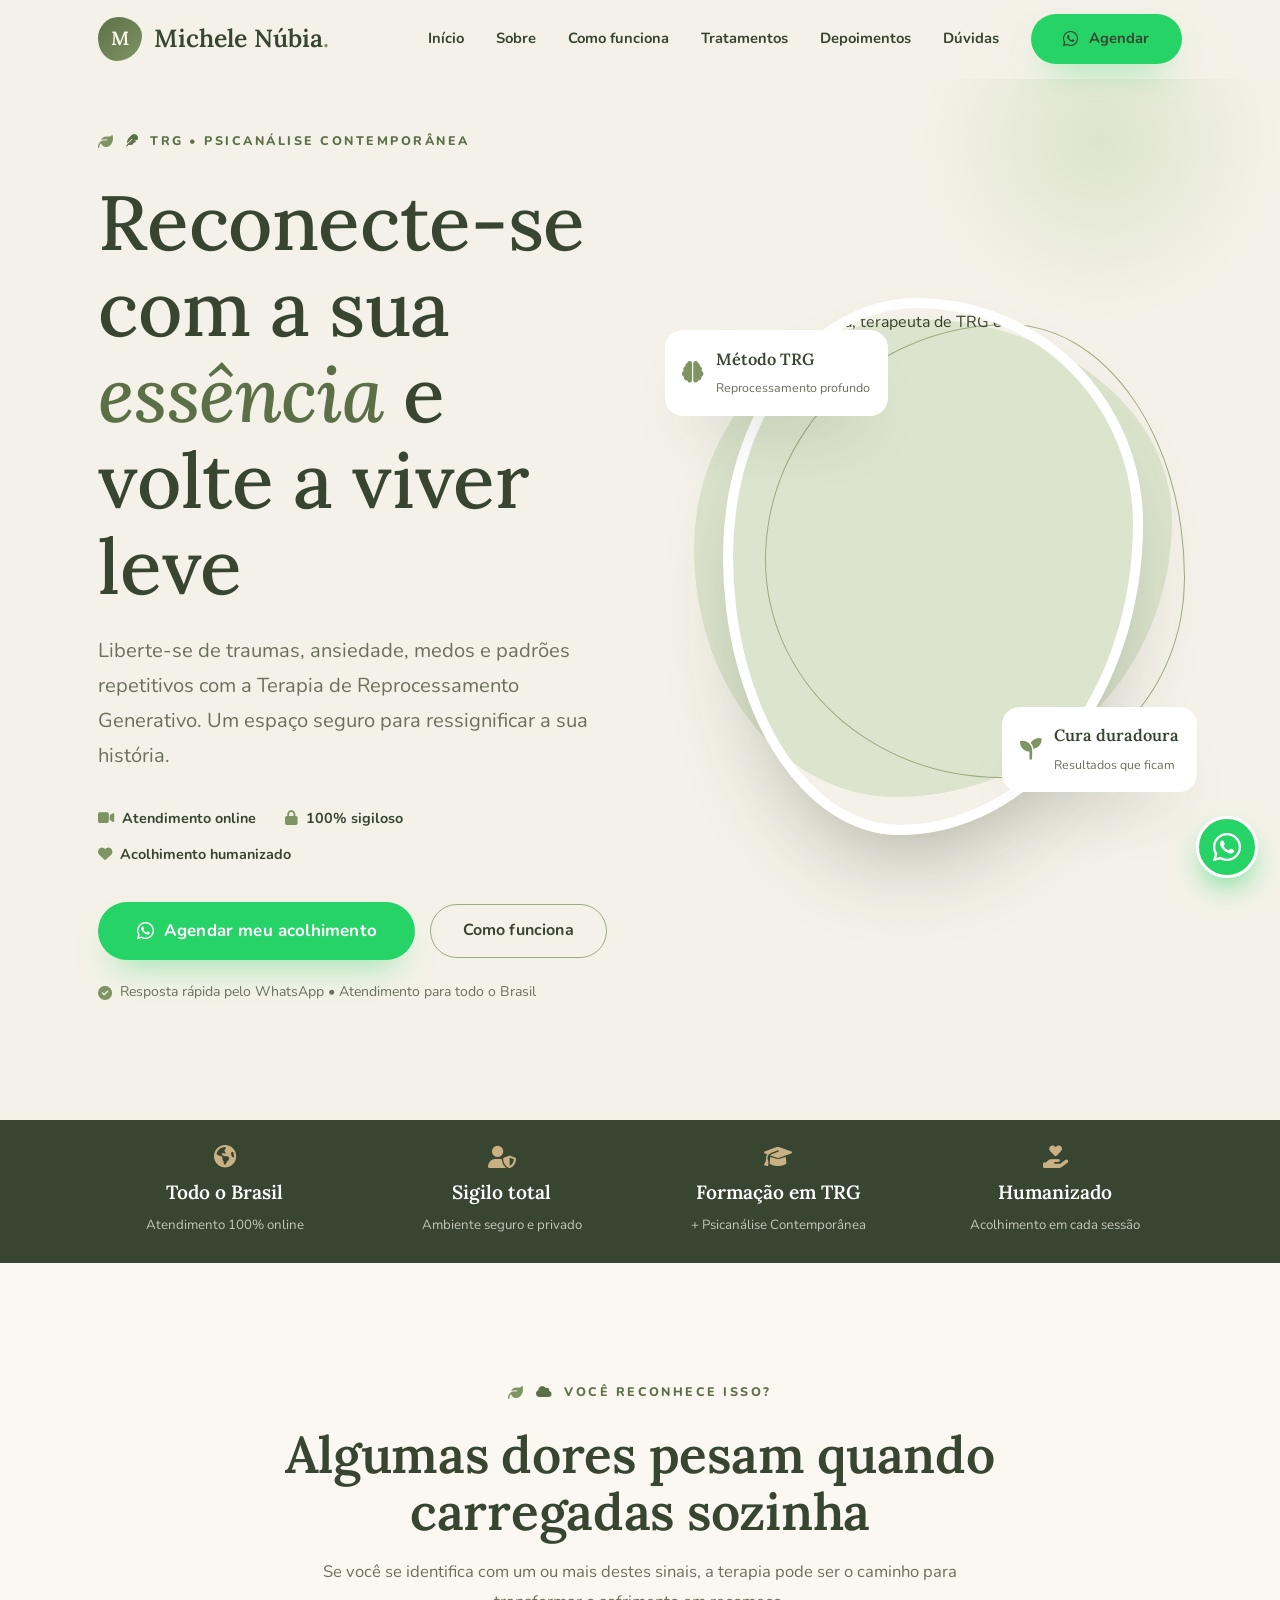
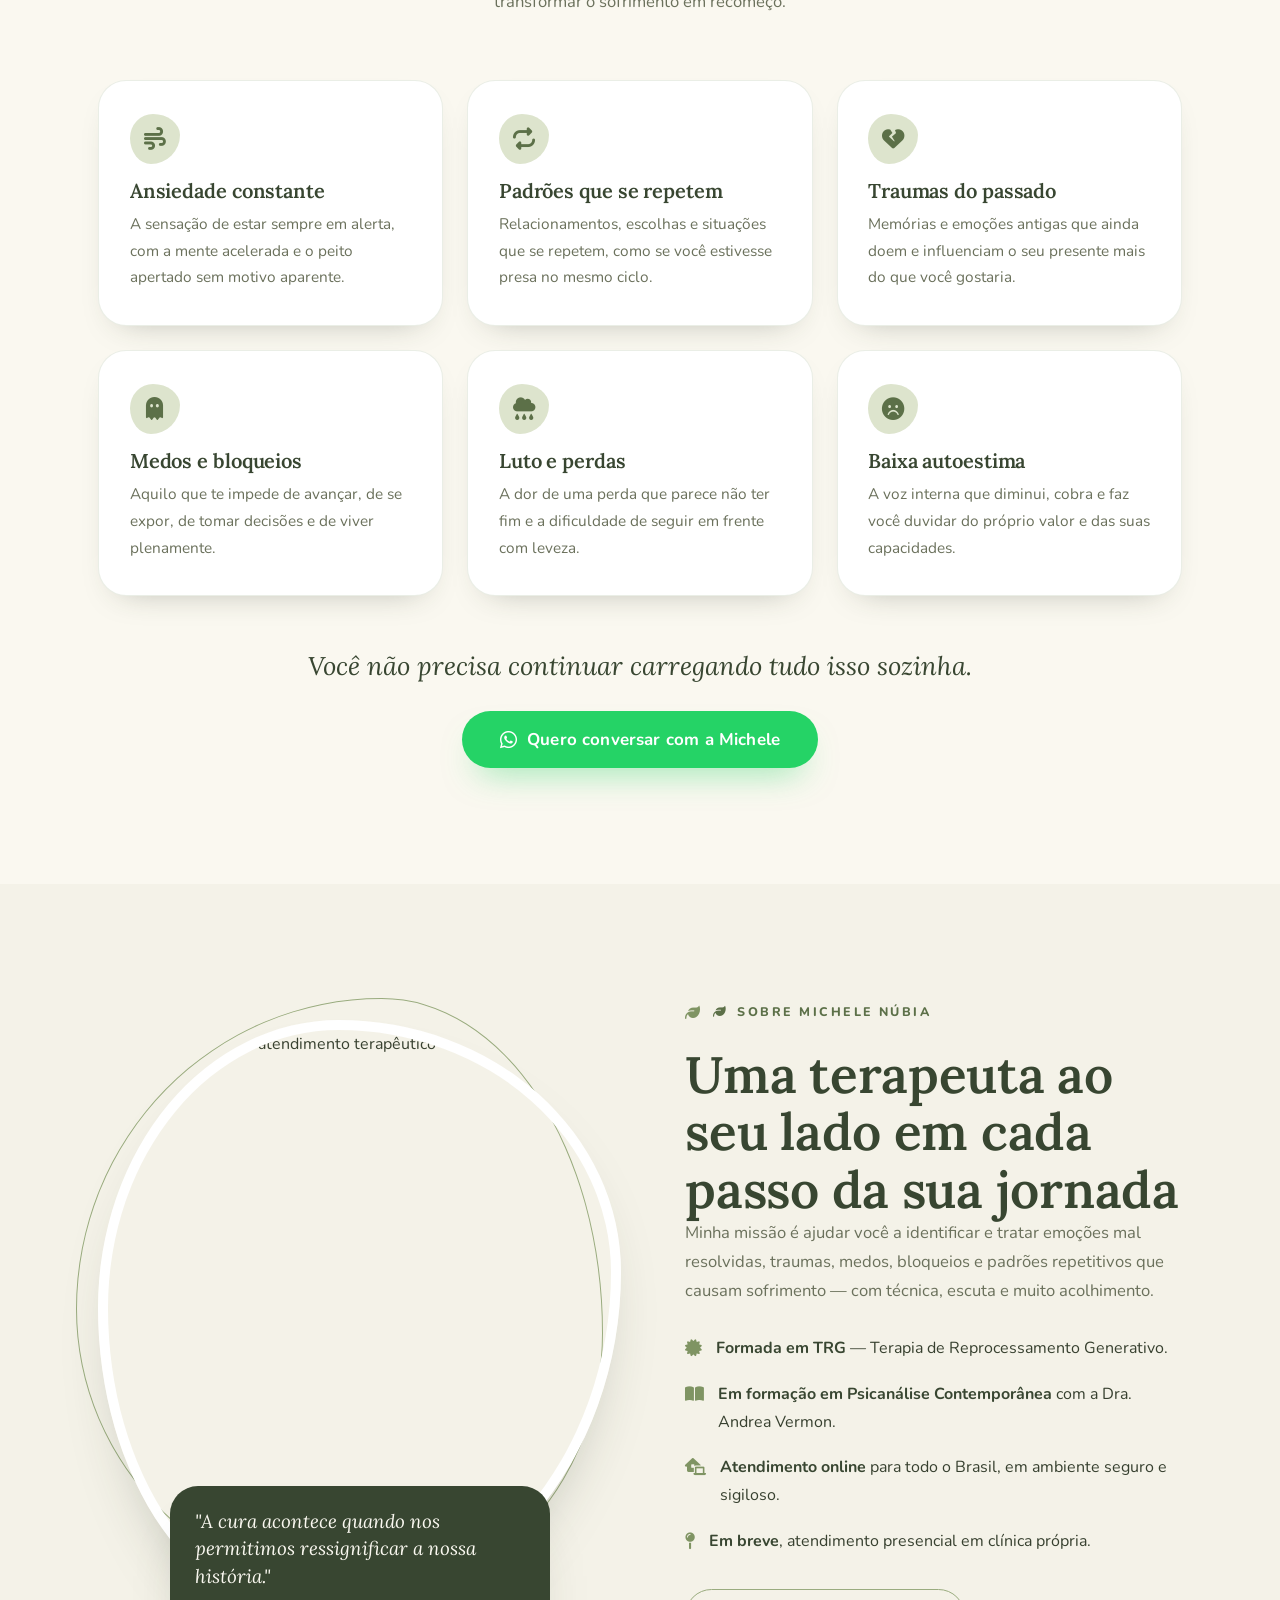
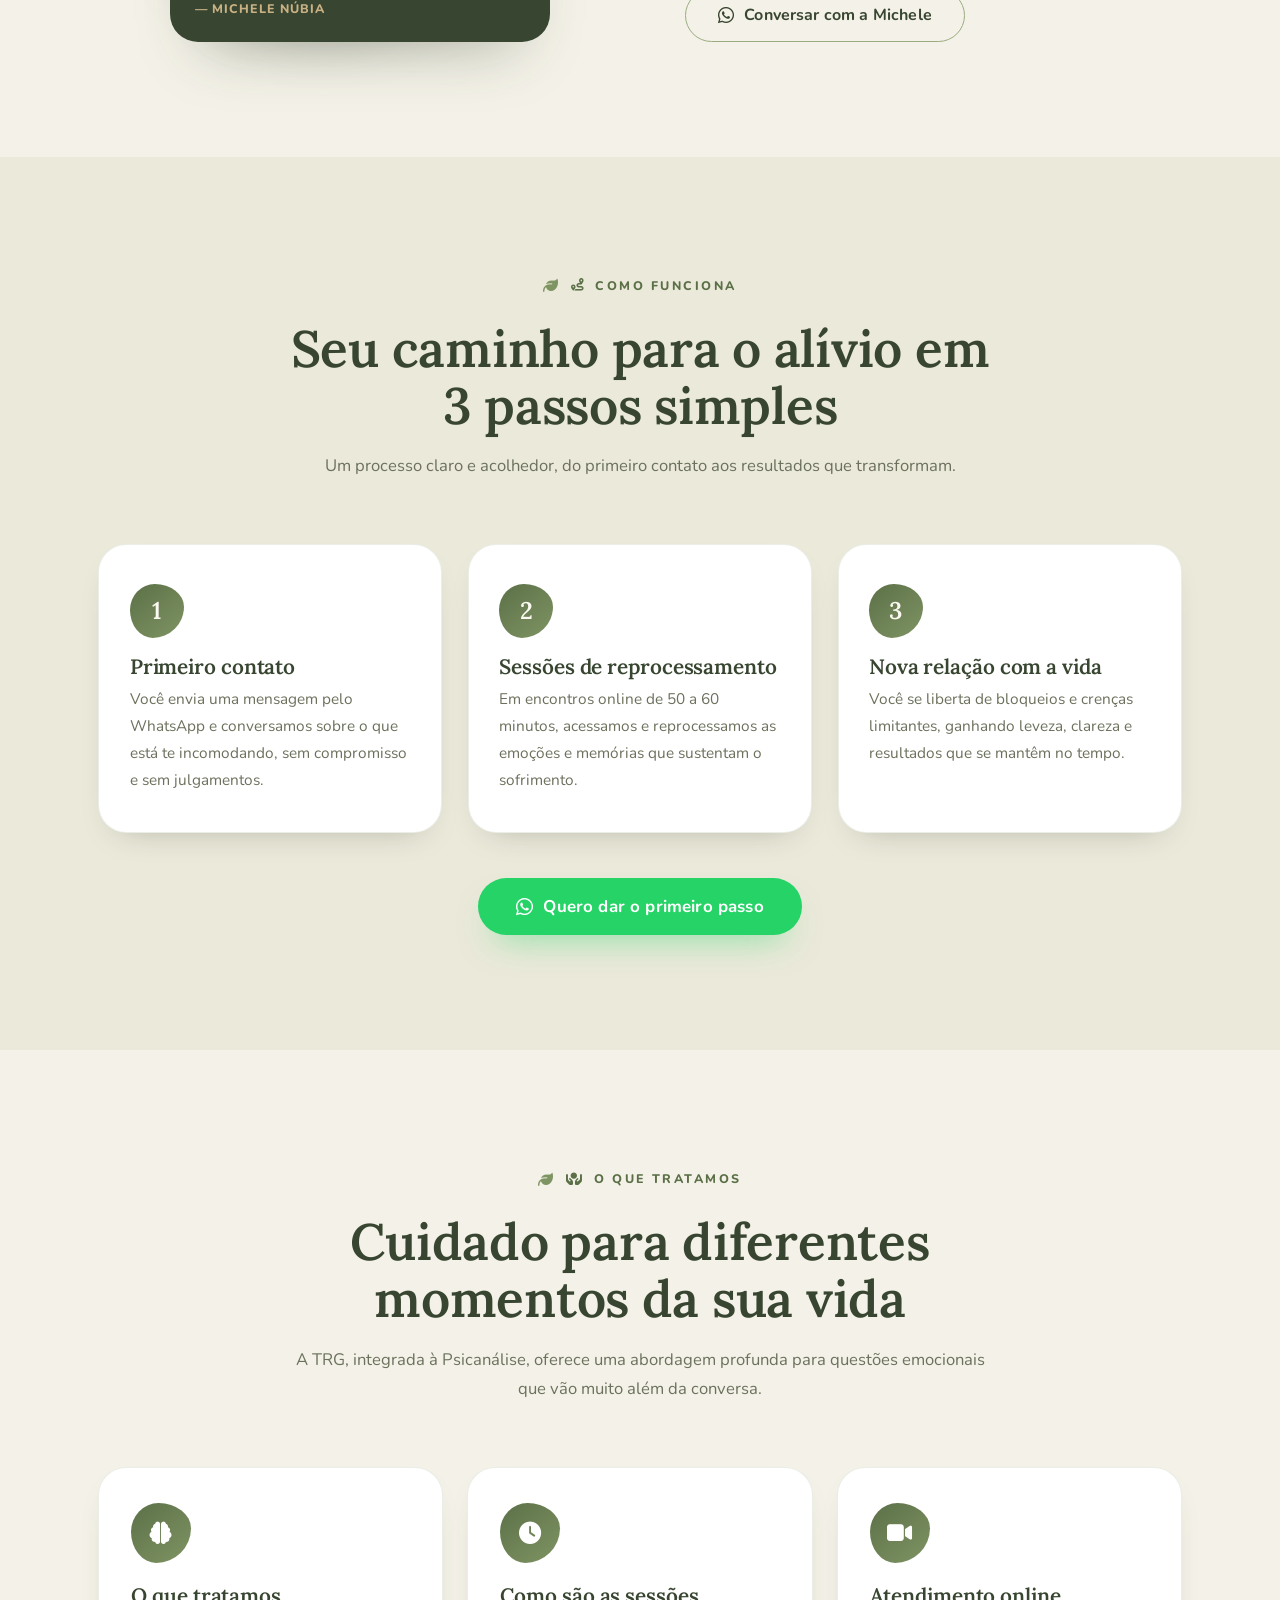
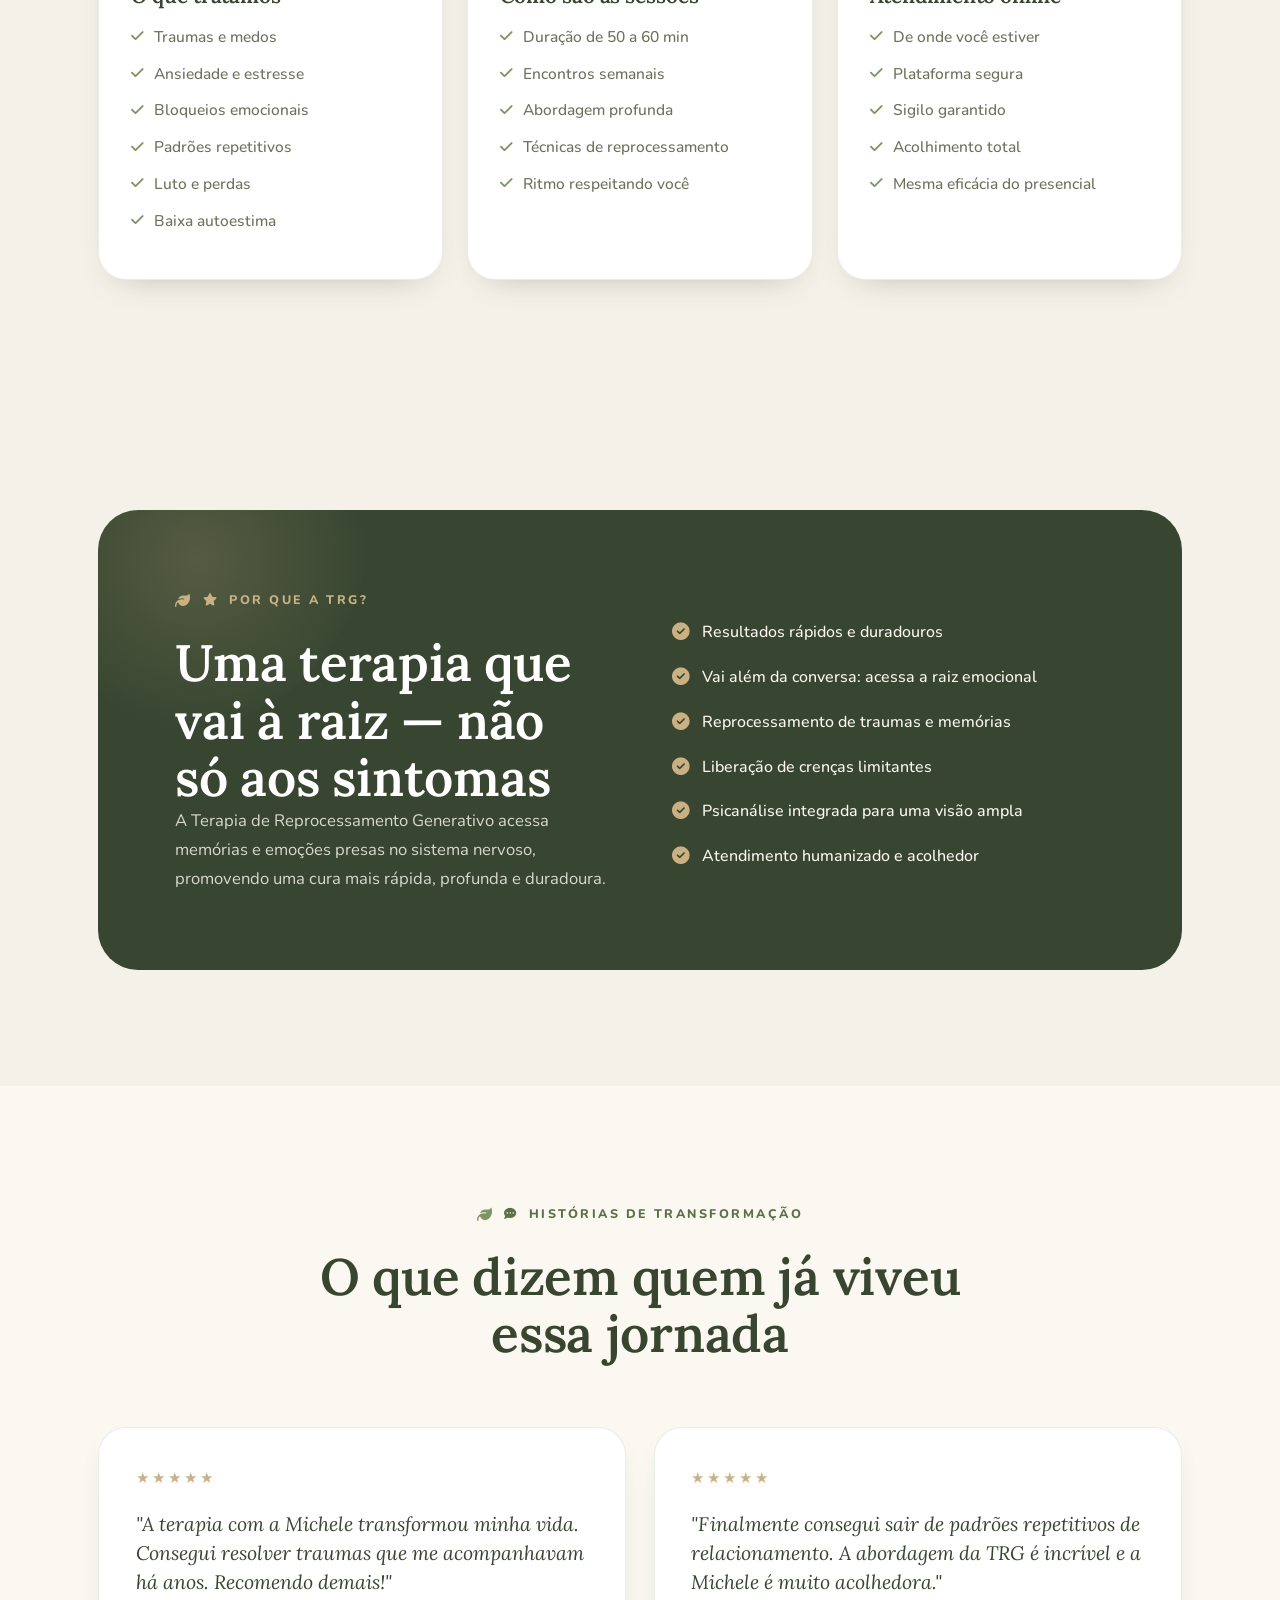
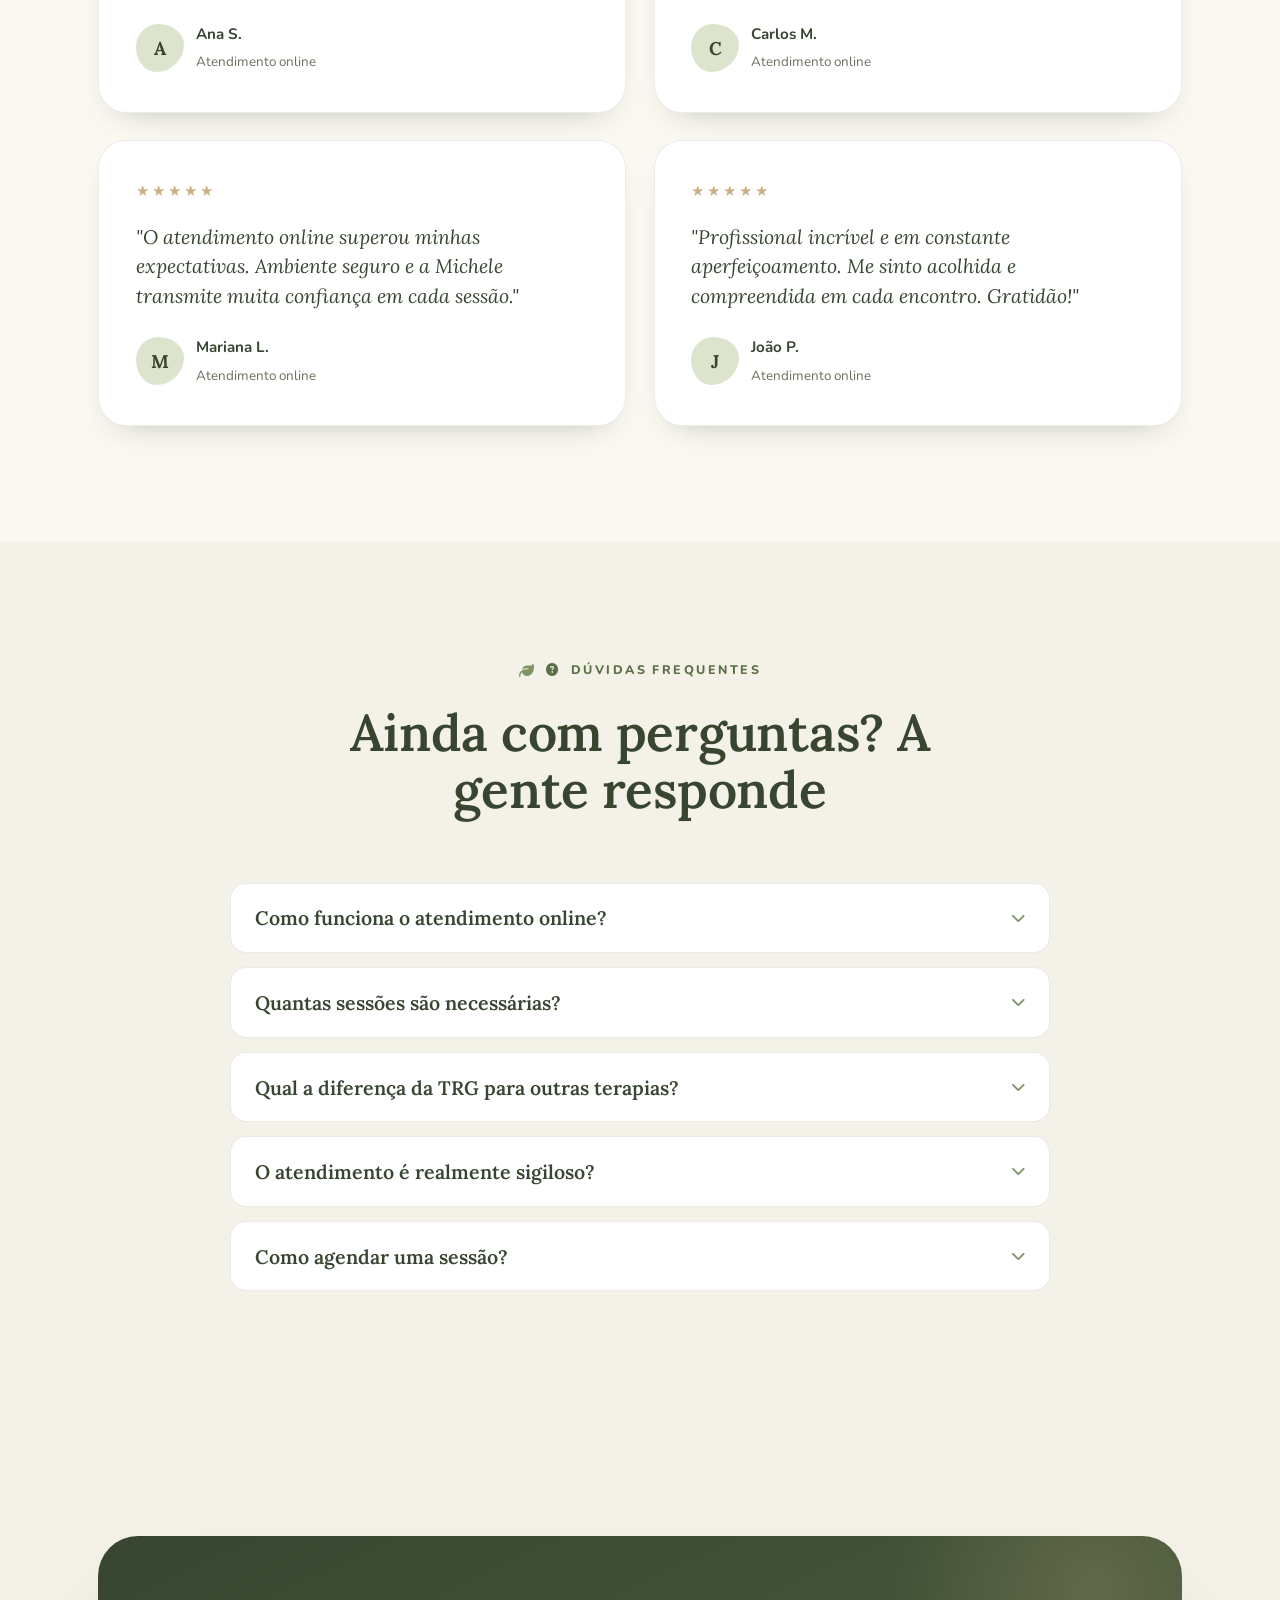
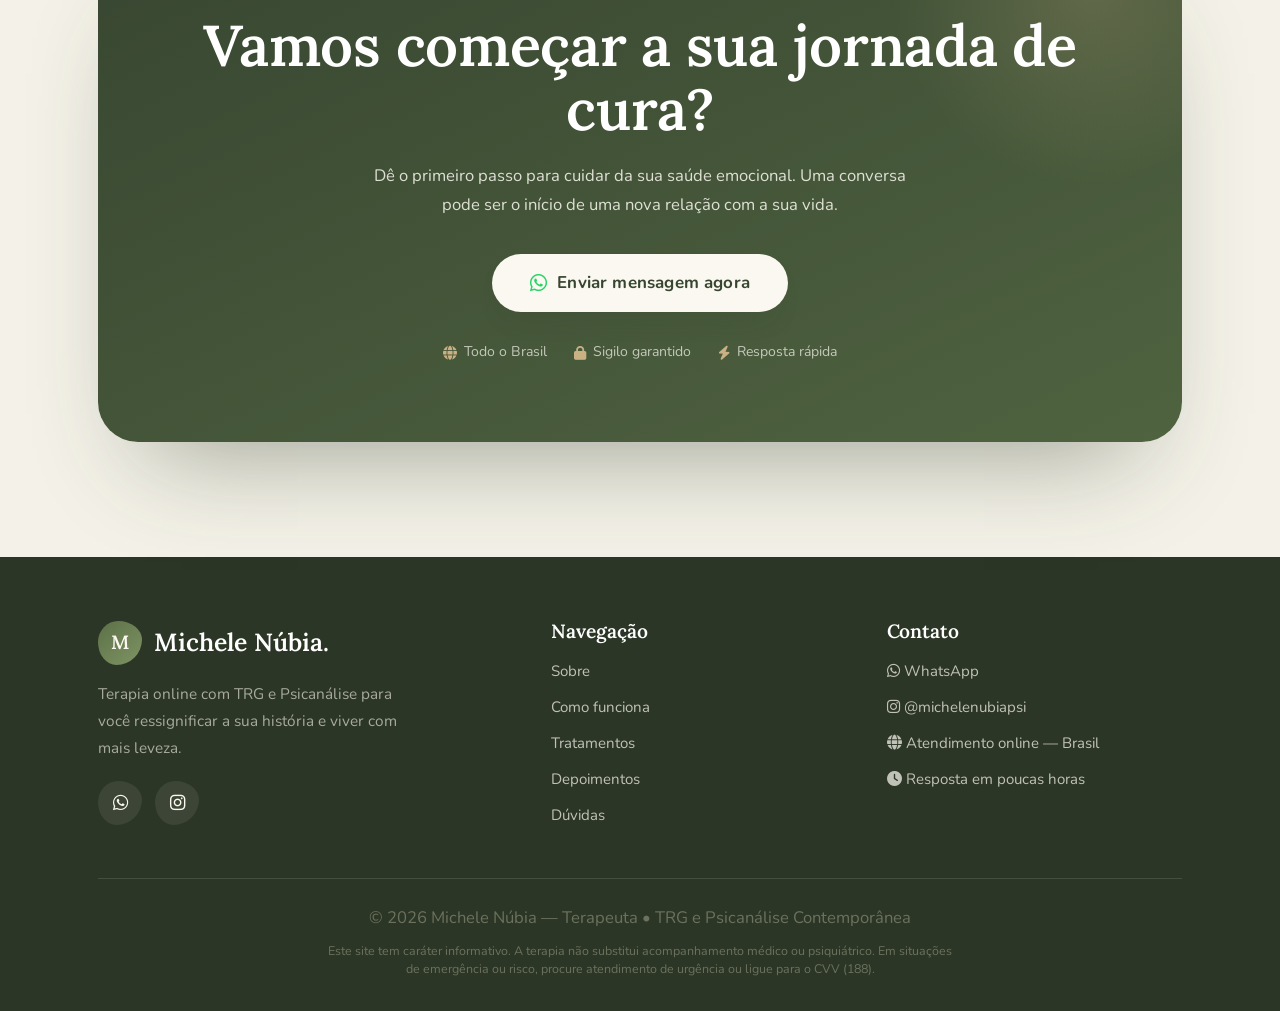
==== commit 4f3ab259: "Nova identidade visual v4: "Natural & Sereno" - Tipografia: Lora (títulos) + Nunito (corpo) - Paleta" ====
--- a/index.html
+++ b/index.html
@@ -10,7 +10,7 @@
   <meta name="keywords" content="terapia online, TRG, terapia de reprocessamento generativo, psicanálise, terapeuta emocional, tratamento de ansiedade, tratamento de traumas, Michele Núbia, terapia para todo o Brasil">
   <meta name="author" content="Michele Núbia">
   <meta name="robots" content="index, follow, max-image-preview:large">
-  <meta name="theme-color" content="#5a2d38">
+  <meta name="theme-color" content="#52633f">
   <link rel="canonical" href="https://ademiragencia.github.io/michelenubia/">
 
   <!-- ===================== OPEN GRAPH / FACEBOOK ===================== -->
@@ -39,7 +39,7 @@
   <link rel="preconnect" href="https://fonts.gstatic.com" crossorigin>
   <link rel="preconnect" href="https://res.cloudinary.com">
   <link rel="preload" as="image" href="https://res.cloudinary.com/dmdaiwkyl/image/upload/v1772127393/META_ADS_1_nq2jwk.png">
-  <link href="https://fonts.googleapis.com/css2?family=Cormorant+Garamond:ital,wght@0,400;0,500;0,600;0,700;1,400;1,500&family=Mulish:wght@400;500;600;700;800&display=swap" rel="stylesheet">
+  <link href="https://fonts.googleapis.com/css2?family=Lora:ital,wght@0,400;0,500;0,600;1,400;1,500&family=Nunito:wght@400;500;600;700;800&display=swap" rel="stylesheet">
   <link rel="stylesheet" href="https://cdnjs.cloudflare.com/ajax/libs/font-awesome/6.5.1/css/all.min.css" referrerpolicy="no-referrer">
 
   <!-- ===================== ESTILOS ===================== -->
--- a/assets/css/styles.css
+++ b/assets/css/styles.css
@@ -1,51 +1,49 @@
 /* =========================================================
    Michele Núbia — Terapeuta TRG & Psicanálise
-   Design System v3 — "Feminino Sofisticado"
-   Cormorant Garamond + Mulish • Vinho / Rosé / Creme / Ouro
+   Design System v4 — "Natural & Sereno"
+   Lora + Nunito • Musgo / Sálvia / Aveia / Trigo • orgânico
    ========================================================= */
 
 /* ---------- Design Tokens ---------- */
 :root {
-  /* Cores da marca */
-  --wine-900: #331820;
-  --wine-800: #4b232f;
-  --wine-700: #62303d;
-  --rose-600: #a75c62;
-  --rose-500: #bd7178;
-  --rose-300: #e3b7b8;
-  --blush: #f1dcd9;
-  --blush-soft: #f8ece8;
-  --cream: #fbf5f1;
-  --cream-2: #f4e7e0;
-  --sand: #eaddd4;
-  --gold: #c8a15a;
-  --gold-soft: #e2c896;
-  --ink: #43272d;
-  --ink-soft: #8a6b6e;
+  --green-900: #2c3626;
+  --green-800: #384631;
+  --moss-700: #4f6340;
+  --moss-600: #5c7048;
+  --sage-500: #7f9463;
+  --sage-400: #9aac7f;
+  --sage-300: #bccaa2;
+  --sage-100: #dde4cd;
+  --wheat: #c9b184;
+  --wheat-soft: #e7dcc3;
+  --oat: #f4f2e8;
+  --oat-2: #ebe9da;
+  --cream: #faf8f0;
+  --ink: #37402f;
+  --ink-soft: #6b715c;
   --white: #ffffff;
 
-  /* WhatsApp */
   --wa: #25d366;
   --wa-dark: #1ebe5a;
 
-  /* Tipografia */
-  --font-display: 'Cormorant Garamond', Georgia, 'Times New Roman', serif;
-  --font-body: 'Mulish', -apple-system, BlinkMacSystemFont, 'Segoe UI', sans-serif;
-
-  /* Escala fluida */
-  --step-hero: clamp(3rem, 1.6rem + 6vw, 5.6rem);
-  --step-h2: clamp(2.2rem, 1.4rem + 3vw, 3.6rem);
-  --step-h3: clamp(1.35rem, 1.1rem + 1.1vw, 1.7rem);
-  --step-lead: clamp(1.06rem, 1rem + 0.5vw, 1.24rem);
-
-  /* Formas / sombra */
-  --radius-sm: 12px;
-  --radius: 22px;
-  --radius-lg: 34px;
-  --shadow-sm: 0 12px 34px -20px rgba(51, 24, 32, 0.4);
-  --shadow: 0 34px 64px -34px rgba(51, 24, 32, 0.42);
-  --shadow-lg: 0 54px 100px -46px rgba(51, 24, 32, 0.5);
-  --maxw: 1180px;
+  --font-display: 'Lora', Georgia, 'Times New Roman', serif;
+  --font-body: 'Nunito', -apple-system, BlinkMacSystemFont, 'Segoe UI', sans-serif;
+
+  --step-hero: clamp(2.6rem, 1.5rem + 5vw, 4.8rem);
+  --step-h2: clamp(2rem, 1.35rem + 2.7vw, 3.2rem);
+  --step-h3: clamp(1.3rem, 1.1rem + 1vw, 1.6rem);
+  --step-lead: clamp(1.06rem, 1rem + 0.5vw, 1.26rem);
+
+  /* Formas orgânicas */
+  --blob: 46% 54% 58% 42% / 48% 42% 58% 52%;
+  --blob-2: 58% 42% 44% 56% / 52% 56% 44% 48%;
+  --radius-sm: 16px;
+  --radius: 28px;
+  --radius-lg: 40px;
+  --shadow-sm: 0 14px 34px -22px rgba(44, 54, 38, 0.4);
+  --shadow: 0 34px 64px -34px rgba(44, 54, 38, 0.38);
+  --shadow-lg: 0 54px 100px -48px rgba(44, 54, 38, 0.45);
+  --maxw: 1160px;
   --ease: cubic-bezier(0.22, 1, 0.36, 1);
 }
 
@@ -54,7 +52,7 @@
 html { scroll-behavior: smooth; scroll-padding-top: 90px; -webkit-text-size-adjust: 100%; }
 body {
   font-family: var(--font-body);
-  background: var(--cream);
+  background: var(--oat);
   color: var(--ink);
   line-height: 1.75;
   font-weight: 400;
@@ -66,226 +64,226 @@
 ul { list-style: none; }
 
 /* ---------- Tipografia ---------- */
-h1, h2, h3, h4 { font-family: var(--font-display); font-weight: 600; line-height: 1.06; color: var(--wine-800); letter-spacing: 0; }
+h1, h2, h3, h4 { font-family: var(--font-display); font-weight: 600; line-height: 1.12; color: var(--green-800); letter-spacing: -0.005em; }
 .h1 { font-size: var(--step-hero); font-weight: 500; }
 h2 { font-size: var(--step-h2); font-weight: 600; }
 h3 { font-size: var(--step-h3); }
 p { color: var(--ink-soft); font-size: 1.04rem; }
 .lead { font-size: var(--step-lead); color: var(--ink-soft); line-height: 1.75; }
 em, .italic, .text-accent { font-family: var(--font-display); font-style: italic; font-weight: 500; }
-.text-accent { color: var(--rose-600); }
+.text-accent { color: var(--moss-600); }
+.h1 em { color: var(--moss-600); }
 
 /* ---------- Layout ---------- */
 .container { width: 100%; max-width: var(--maxw); margin: 0 auto; padding: 0 clamp(1.2rem, 4vw, 2.4rem); }
-section { padding: clamp(4rem, 8vw, 7.5rem) 0; position: relative; }
-
-/* Rótulo/eyebrow com ornamento */
+section { padding: clamp(4.2rem, 9vw, 8rem) 0; position: relative; }
+
+/* Rótulo com folhinha */
 .eyebrow {
-  display: inline-flex; align-items: center; gap: 12px;
-  font-family: var(--font-body); font-size: 0.72rem; font-weight: 700;
-  letter-spacing: 0.32em; text-transform: uppercase; color: var(--rose-600);
-  margin-bottom: 1.4rem;
-}
-.eyebrow::before, .eyebrow::after { content: ''; width: 26px; height: 1px; background: var(--rose-300); }
-.eyebrow::after { display: none; }
-.section-head { max-width: 730px; margin: 0 auto clamp(2.6rem, 5vw, 4rem); text-align: center; }
-.section-head .eyebrow::after { display: inline-block; }
-.section-head p { margin-top: 1.1rem; }
+  display: inline-flex; align-items: center; gap: 10px;
+  font-family: var(--font-body); font-size: 0.78rem; font-weight: 800;
+  letter-spacing: 0.2em; text-transform: uppercase; color: var(--moss-600);
+  margin-bottom: 1.3rem;
+}
+.eyebrow::before { content: "\f06c"; font-family: "Font Awesome 6 Free"; font-weight: 900; color: var(--sage-500); font-size: 0.95rem; }
+.section-head { max-width: 720px; margin: 0 auto clamp(2.6rem, 5vw, 4rem); text-align: center; }
+.section-head .eyebrow { justify-content: center; }
+.section-head p { margin-top: 1.05rem; }
 
 /* ---------- Botões ---------- */
 .btn {
   display: inline-flex; align-items: center; justify-content: center; gap: 10px;
-  font-family: var(--font-body); font-weight: 700; font-size: 0.92rem; letter-spacing: 0.06em;
-  text-transform: uppercase; padding: 1.05rem 2rem; border-radius: 50px; cursor: pointer; border: none;
+  font-family: var(--font-body); font-weight: 700; font-size: 1rem; letter-spacing: 0.01em;
+  padding: 1rem 2rem; border-radius: 44px; cursor: pointer; border: none;
   transition: transform 0.25s var(--ease), box-shadow 0.25s var(--ease), background 0.25s, color 0.25s;
   text-align: center; line-height: 1.2;
 }
-.btn i { font-size: 1.25em; text-transform: none; }
-.btn-lg { font-size: 0.98rem; padding: 1.2rem 2.5rem; }
+.btn i { font-size: 1.15em; }
+.btn-lg { font-size: 1.06rem; padding: 1.15rem 2.4rem; }
 .btn-block { width: 100%; }
 
-.btn-wa { background: var(--wa); color: var(--white); box-shadow: 0 18px 34px -16px rgba(37, 211, 102, 0.6); }
-.btn-wa:hover { background: var(--wa-dark); transform: translateY(-3px); box-shadow: 0 24px 42px -16px rgba(37, 211, 102, 0.65); }
-
-.btn-rose { background: var(--rose-600); color: var(--white); box-shadow: 0 18px 34px -18px rgba(167, 92, 98, 0.75); }
-.btn-rose:hover { background: var(--wine-700); transform: translateY(-3px); }
-
-.btn-outline { background: transparent; color: var(--wine-800); border: 1.5px solid var(--rose-300); }
-.btn-outline:hover { background: var(--rose-600); border-color: var(--rose-600); color: var(--white); transform: translateY(-2px); }
-
-.btn-light { background: var(--white); color: var(--wine-800); box-shadow: var(--shadow-sm); }
+.btn-wa { background: var(--wa); color: var(--white); box-shadow: 0 18px 34px -16px rgba(37, 211, 102, 0.55); }
+.btn-wa:hover { background: var(--wa-dark); transform: translateY(-3px); box-shadow: 0 24px 42px -16px rgba(37, 211, 102, 0.6); }
+
+.btn-moss { background: var(--moss-600); color: var(--cream); box-shadow: 0 18px 34px -18px rgba(79, 99, 64, 0.7); }
+.btn-moss:hover { background: var(--green-800); transform: translateY(-3px); }
+
+.btn-outline { background: transparent; color: var(--green-800); border: 1.5px solid var(--sage-400); }
+.btn-outline:hover { background: var(--moss-600); border-color: var(--moss-600); color: var(--cream); transform: translateY(-2px); }
+
+.btn-light { background: var(--cream); color: var(--green-800); box-shadow: var(--shadow-sm); }
 .btn-light:hover { transform: translateY(-3px); box-shadow: var(--shadow); }
 
 /* ---------- Header ---------- */
 .site-header {
   position: fixed; inset: 0 0 auto 0; z-index: 1000;
-  background: rgba(251, 245, 241, 0.82); backdrop-filter: blur(14px); -webkit-backdrop-filter: blur(14px);
+  background: rgba(244, 242, 232, 0.82); backdrop-filter: blur(14px); -webkit-backdrop-filter: blur(14px);
   border-bottom: 1px solid transparent; transition: box-shadow 0.3s, border-color 0.3s;
 }
-.site-header.scrolled { box-shadow: 0 10px 34px -24px rgba(51, 24, 32, 0.7); border-color: rgba(167, 92, 98, 0.12); }
+.site-header.scrolled { box-shadow: 0 10px 34px -24px rgba(44, 54, 38, 0.7); border-color: rgba(127, 148, 99, 0.16); }
 .nav { display: flex; align-items: center; justify-content: space-between; height: 78px; }
 
-.brand { display: flex; align-items: center; gap: 12px; font-family: var(--font-display); font-size: 1.7rem; font-weight: 600; color: var(--wine-800); }
-.brand .dot { color: var(--rose-600); }
+.brand { display: flex; align-items: center; gap: 12px; font-family: var(--font-display); font-size: 1.55rem; font-weight: 600; color: var(--green-800); }
+.brand .dot { color: var(--sage-500); }
 .brand-mark {
-  width: 44px; height: 44px; border-radius: 50%; flex: 0 0 auto; display: grid; place-items: center;
-  color: var(--cream); font-family: var(--font-display); font-size: 1.3rem; font-weight: 600;
-  background: linear-gradient(140deg, var(--wine-700), var(--rose-500)); box-shadow: var(--shadow-sm);
+  width: 44px; height: 44px; border-radius: var(--blob); flex: 0 0 auto; display: grid; place-items: center;
+  color: var(--cream); font-family: var(--font-display); font-size: 1.2rem; font-weight: 600;
+  background: linear-gradient(140deg, var(--moss-600), var(--sage-500)); box-shadow: var(--shadow-sm);
 }
 
 .nav-links { display: flex; align-items: center; gap: 2rem; }
-.nav-links a { font-weight: 600; font-size: 0.9rem; color: var(--wine-800); position: relative; }
-.nav-links a:not(.btn)::after { content: ''; position: absolute; left: 0; bottom: -6px; height: 1.5px; width: 0; background: var(--rose-600); transition: width 0.3s var(--ease); }
+.nav-links a { font-weight: 700; font-size: 0.92rem; color: var(--green-800); position: relative; }
+.nav-links a:not(.btn)::after { content: ''; position: absolute; left: 0; bottom: -6px; height: 1.5px; width: 0; background: var(--sage-500); transition: width 0.3s var(--ease); }
 .nav-links a:not(.btn):hover::after { width: 100%; }
 
-.nav-toggle { display: none; width: 46px; height: 46px; border: none; cursor: pointer; background: var(--white); border-radius: 50%; box-shadow: var(--shadow-sm); flex-direction: column; align-items: center; justify-content: center; gap: 5px; }
-.nav-toggle span { width: 22px; height: 2px; background: var(--wine-800); border-radius: 2px; transition: 0.3s var(--ease); }
+.nav-toggle { display: none; width: 46px; height: 46px; border: none; cursor: pointer; background: var(--cream); border-radius: 50%; box-shadow: var(--shadow-sm); flex-direction: column; align-items: center; justify-content: center; gap: 5px; }
+.nav-toggle span { width: 22px; height: 2px; background: var(--green-800); border-radius: 2px; transition: 0.3s var(--ease); }
 .nav-toggle.open span:nth-child(1) { transform: translateY(7px) rotate(45deg); }
 .nav-toggle.open span:nth-child(2) { opacity: 0; }
 .nav-toggle.open span:nth-child(3) { transform: translateY(-7px) rotate(-45deg); }
 
-.mobile-nav { position: fixed; inset: 0; z-index: 999; background: linear-gradient(160deg, var(--wine-800), var(--wine-700)); display: flex; flex-direction: column; justify-content: center; align-items: center; gap: 1.7rem; transform: translateY(-100%); transition: transform 0.45s var(--ease); padding: 2rem; }
+.mobile-nav { position: fixed; inset: 0; z-index: 999; background: linear-gradient(160deg, var(--green-800), var(--moss-700)); display: flex; flex-direction: column; justify-content: center; align-items: center; gap: 1.7rem; transform: translateY(-100%); transition: transform 0.45s var(--ease); padding: 2rem; }
 .mobile-nav.open { transform: translateY(0); }
-.mobile-nav a { color: var(--cream); font-family: var(--font-display); font-size: 2.1rem; font-weight: 500; }
-.mobile-nav a.btn { font-family: var(--font-body); font-size: 1rem; margin-top: 1rem; }
+.mobile-nav a { color: var(--cream); font-family: var(--font-display); font-size: 2rem; font-weight: 500; }
+.mobile-nav a.btn { font-family: var(--font-body); font-size: 1.05rem; margin-top: 1rem; }
 
 /* ---------- Hero ---------- */
 .hero { padding-top: clamp(8rem, 14vh, 10rem); overflow: hidden; }
-.hero-grid { display: grid; grid-template-columns: 1.05fr 0.95fr; gap: clamp(2rem, 5vw, 5rem); align-items: center; }
+.hero::before { content: ''; position: absolute; width: 520px; height: 520px; border-radius: var(--blob-2); background: radial-gradient(closest-side, var(--sage-100), transparent 70%); top: -120px; right: -80px; z-index: 0; }
+.hero-grid { display: grid; grid-template-columns: 1.05fr 0.95fr; gap: clamp(2rem, 5vw, 5rem); align-items: center; position: relative; z-index: 1; }
 .hero-copy .eyebrow { margin-bottom: 1.5rem; }
 .hero-copy .lead { margin: 1.5rem 0 2rem; max-width: 46ch; }
-.h1 em { color: var(--rose-600); }
 
 .trust-row { display: flex; flex-wrap: wrap; gap: 0.7rem 1.8rem; margin: 1.8rem 0 2.2rem; }
-.trust-row li { display: flex; align-items: center; gap: 8px; font-weight: 600; font-size: 0.9rem; color: var(--wine-800); }
-.trust-row i { color: var(--rose-600); }
+.trust-row li { display: flex; align-items: center; gap: 8px; font-weight: 700; font-size: 0.9rem; color: var(--green-800); }
+.trust-row i { color: var(--sage-500); }
 
 .hero-cta { display: flex; flex-wrap: wrap; gap: 0.9rem; align-items: center; }
-.hero-note { display: flex; align-items: center; gap: 8px; font-size: 0.86rem; color: var(--ink-soft); margin-top: 1.3rem; }
-.hero-note i { color: var(--rose-500); }
-
-/* Hero media — moldura editorial */
+.hero-note { display: flex; align-items: center; gap: 8px; font-size: 0.88rem; color: var(--ink-soft); margin-top: 1.3rem; }
+.hero-note i { color: var(--sage-500); }
+
+/* Hero media — blob orgânico */
 .hero-media { position: relative; display: flex; justify-content: center; }
-.hero-media::before { content: ''; position: absolute; width: 78%; aspect-ratio: 1; background: radial-gradient(closest-side, var(--blush), transparent 72%); top: -6%; right: 0; z-index: 0; }
-.hero-photo { position: relative; z-index: 1; width: min(420px, 100%); aspect-ratio: 4/5; object-fit: cover; border-radius: 240px 240px 24px 24px; box-shadow: var(--shadow-lg); border: 8px solid var(--white); }
-.hero-frame { position: absolute; z-index: 0; width: min(420px, 100%); aspect-ratio: 4/5; border: 1.5px solid var(--rose-300); border-radius: 240px 240px 24px 24px; top: 22px; left: 50%; transform: translateX(-42%); }
-.hero-badge { position: absolute; z-index: 2; background: var(--white); border-radius: 16px; box-shadow: var(--shadow); padding: 0.9rem 1.1rem; display: flex; align-items: center; gap: 12px; }
-.hero-badge i { font-size: 1.4rem; color: var(--rose-600); }
-.hero-badge strong { display: block; font-size: 1.05rem; color: var(--wine-800); font-family: var(--font-display); font-weight: 600; }
+.hero-media::before { content: ''; position: absolute; width: 96%; aspect-ratio: 1; background: var(--sage-100); border-radius: var(--blob); top: 4%; left: 2%; z-index: 0; }
+.hero-photo { position: relative; z-index: 1; width: min(420px, 100%); aspect-ratio: 1/1.08; object-fit: cover; border-radius: var(--blob); box-shadow: var(--shadow-lg); border: 10px solid var(--white); }
+.hero-frame { position: absolute; z-index: 0; width: min(420px, 100%); aspect-ratio: 1/1.08; border: 1.5px solid var(--sage-400); border-radius: var(--blob-2); top: 26px; left: 50%; transform: translateX(-40%); }
+.hero-badge { position: absolute; z-index: 2; background: var(--white); border-radius: 18px; box-shadow: var(--shadow); padding: 0.9rem 1.1rem; display: flex; align-items: center; gap: 12px; }
+.hero-badge i { font-size: 1.35rem; color: var(--sage-500); }
+.hero-badge strong { display: block; font-size: 1.02rem; color: var(--green-800); font-family: var(--font-display); font-weight: 600; }
 .hero-badge small { color: var(--ink-soft); font-size: 0.78rem; }
-.hero-badge.tl { top: 8%; left: -4%; }
-.hero-badge.br { bottom: 7%; right: -3%; }
+.hero-badge.tl { top: 6%; left: -4%; }
+.hero-badge.br { bottom: 8%; right: -3%; }
 
 /* ---------- Faixa de confiança ---------- */
-.assurance { background: var(--wine-800); color: var(--cream); }
+.assurance { background: var(--green-800); color: var(--cream); }
 .assurance-grid { display: grid; grid-template-columns: repeat(4, 1fr); gap: 1.5rem; text-align: center; }
-.assurance-item i { font-size: 1.4rem; color: var(--gold-soft); margin-bottom: 0.5rem; display: block; }
-.assurance-item strong { font-family: var(--font-display); font-size: 1.25rem; font-weight: 600; color: var(--white); display: block; }
-.assurance-item span { font-size: 0.83rem; color: rgba(251, 245, 241, 0.72); }
+.assurance-item i { font-size: 1.4rem; color: var(--wheat); margin-bottom: 0.5rem; display: block; }
+.assurance-item strong { font-family: var(--font-display); font-size: 1.2rem; font-weight: 600; color: var(--white); display: block; }
+.assurance-item span { font-size: 0.83rem; color: rgba(250, 248, 240, 0.72); }
 
 /* ---------- Dores ---------- */
-.pain { background: var(--blush-soft); }
-.pain-grid { display: grid; grid-template-columns: repeat(3, 1fr); gap: 1.4rem; }
-.pain-card { background: var(--white); border-radius: var(--radius); padding: 2rem 1.8rem; box-shadow: var(--shadow-sm); border: 1px solid rgba(167, 92, 98, 0.12); transition: transform 0.3s var(--ease), box-shadow 0.3s var(--ease); }
+.pain { background: var(--cream); }
+.pain-grid { display: grid; grid-template-columns: repeat(3, 1fr); gap: 1.5rem; }
+.pain-card { background: var(--white); border-radius: var(--radius); padding: 2.1rem 1.9rem; box-shadow: var(--shadow-sm); border: 1px solid rgba(127, 148, 99, 0.16); transition: transform 0.3s var(--ease), box-shadow 0.3s var(--ease); }
 .pain-card:hover { transform: translateY(-6px); box-shadow: var(--shadow); }
-.pain-card i { font-size: 1.5rem; color: var(--rose-600); margin-bottom: 1rem; }
-.pain-card h3 { font-size: 1.3rem; margin-bottom: 0.5rem; }
+.pain-card i { font-size: 1.4rem; color: var(--moss-600); margin-bottom: 1rem; display: grid; place-items: center; width: 50px; height: 50px; border-radius: var(--blob); background: var(--sage-100); }
+.pain-card h3 { font-size: 1.25rem; margin-bottom: 0.5rem; }
 .pain-card p { font-size: 0.96rem; }
 .pain-cta { text-align: center; margin-top: 3rem; }
-.pain-cta p { font-family: var(--font-display); font-style: italic; font-size: 1.7rem; color: var(--wine-800); margin-bottom: 1.4rem; }
+.pain-cta p { font-family: var(--font-display); font-style: italic; font-size: 1.6rem; color: var(--green-800); margin-bottom: 1.4rem; }
 
 /* ---------- Sobre ---------- */
 .about-grid { display: grid; grid-template-columns: 0.9fr 1.1fr; gap: clamp(2rem, 5vw, 5rem); align-items: center; }
 .about-media { position: relative; }
-.about-photo { width: 100%; border-radius: 200px 200px 34px 34px; box-shadow: var(--shadow); border: 8px solid var(--white); }
-.about-media::before { content: ''; position: absolute; inset: -20px 20px 26px -20px; border: 1.5px solid var(--rose-300); border-radius: 200px 200px 34px 34px; z-index: -1; }
-.about-quote { position: absolute; bottom: -24px; left: 50%; transform: translateX(-50%); width: min(90%, 380px); background: var(--wine-800); color: var(--cream); border-radius: var(--radius); padding: 1.4rem 1.6rem; box-shadow: var(--shadow); }
-.about-quote p { color: var(--cream); font-family: var(--font-display); font-style: italic; font-size: 1.25rem; line-height: 1.4; }
-.about-quote span { display: block; margin-top: 0.5rem; font-family: var(--font-body); font-size: 0.78rem; color: var(--gold-soft); font-weight: 700; letter-spacing: 0.1em; text-transform: uppercase; }
+.about-photo { width: 100%; border-radius: var(--blob); box-shadow: var(--shadow); border: 10px solid var(--white); }
+.about-media::before { content: ''; position: absolute; inset: -22px 18px 24px -22px; border: 1.5px solid var(--sage-400); border-radius: var(--blob-2); z-index: -1; }
+.about-quote { position: absolute; bottom: -22px; left: 50%; transform: translateX(-50%); width: min(90%, 380px); background: var(--green-800); color: var(--cream); border-radius: var(--radius); padding: 1.4rem 1.6rem; box-shadow: var(--shadow); }
+.about-quote p { color: var(--cream); font-family: var(--font-display); font-style: italic; font-size: 1.18rem; line-height: 1.45; }
+.about-quote span { display: block; margin-top: 0.5rem; font-family: var(--font-body); font-size: 0.78rem; color: var(--wheat); font-weight: 800; letter-spacing: 0.08em; text-transform: uppercase; }
 
 .credentials { display: grid; gap: 1.1rem; margin: 1.8rem 0 2.1rem; }
 .credentials li { display: flex; gap: 14px; align-items: flex-start; }
-.credentials i { color: var(--rose-600); font-size: 1.05rem; margin-top: 6px; flex: 0 0 auto; }
-.credentials strong { color: var(--wine-800); }
+.credentials i { color: var(--sage-500); font-size: 1.05rem; margin-top: 6px; flex: 0 0 auto; }
+.credentials strong { color: var(--green-800); }
 
 /* ---------- Método (passos) ---------- */
-.method { background: linear-gradient(180deg, var(--cream) 0%, var(--blush-soft) 100%); }
+.method { background: var(--oat-2); }
 .steps { display: grid; grid-template-columns: repeat(3, 1fr); gap: 1.6rem; counter-reset: step; }
-.step { background: var(--white); border-radius: var(--radius); padding: 2.4rem 1.9rem; box-shadow: var(--shadow-sm); border: 1px solid rgba(167, 92, 98, 0.12); position: relative; }
-.step::before { counter-increment: step; content: counter(step, decimal-leading-zero); font-family: var(--font-display); font-size: 3.6rem; color: var(--rose-500); font-weight: 500; line-height: 1; display: block; margin-bottom: 0.5rem; }
-.step h3 { font-size: 1.35rem; margin-bottom: 0.5rem; }
+.step { background: var(--white); border-radius: var(--radius); padding: 2.4rem 1.9rem; box-shadow: var(--shadow-sm); border: 1px solid rgba(127, 148, 99, 0.16); position: relative; }
+.step::before { counter-increment: step; content: counter(step); font-family: var(--font-display); font-size: 1.5rem; font-weight: 600; color: var(--cream); width: 54px; height: 54px; border-radius: var(--blob); background: linear-gradient(140deg, var(--moss-600), var(--sage-500)); display: grid; place-items: center; margin-bottom: 1.1rem; }
+.step h3 { font-size: 1.3rem; margin-bottom: 0.5rem; }
 .step p { font-size: 0.96rem; }
 
 /* ---------- Tratamentos ---------- */
 .treat-grid { display: grid; grid-template-columns: repeat(3, 1fr); gap: 1.5rem; }
-.treat-card { background: var(--white); border-radius: var(--radius); padding: 2.2rem 2rem; box-shadow: var(--shadow-sm); border: 1px solid rgba(167, 92, 98, 0.12); transition: transform 0.3s var(--ease), box-shadow 0.3s var(--ease); }
+.treat-card { background: var(--white); border-radius: var(--radius); padding: 2.2rem 2rem; box-shadow: var(--shadow-sm); border: 1px solid rgba(127, 148, 99, 0.16); transition: transform 0.3s var(--ease), box-shadow 0.3s var(--ease); }
 .treat-card:hover { transform: translateY(-8px); box-shadow: var(--shadow); }
-.treat-icon { width: 58px; height: 58px; border-radius: 50%; display: grid; place-items: center; font-size: 1.4rem; color: var(--white); margin-bottom: 1.3rem; background: linear-gradient(140deg, var(--wine-700), var(--rose-500)); }
-.treat-card h3 { font-size: 1.35rem; margin-bottom: 1rem; }
+.treat-icon { width: 60px; height: 60px; border-radius: var(--blob); display: grid; place-items: center; font-size: 1.4rem; color: var(--white); margin-bottom: 1.3rem; background: linear-gradient(140deg, var(--moss-600), var(--sage-500)); }
+.treat-card h3 { font-size: 1.3rem; margin-bottom: 1rem; }
 .feature-list li { display: flex; align-items: center; gap: 10px; margin: 0.6rem 0; color: var(--ink-soft); font-weight: 500; font-size: 0.97rem; }
-.feature-list i { color: var(--rose-500); font-size: 0.8rem; }
+.feature-list i { color: var(--sage-500); font-size: 0.9rem; }
 
 /* ---------- Benefícios ---------- */
-.benefits { background: var(--wine-800); color: var(--cream); border-radius: var(--radius-lg); overflow: hidden; position: relative; }
-.benefits::before { content: ''; position: absolute; width: 320px; height: 320px; border-radius: 50%; background: radial-gradient(closest-side, rgba(200, 161, 90, 0.22), transparent); top: -110px; left: -70px; }
+.benefits { background: var(--green-800); color: var(--cream); border-radius: var(--radius-lg); overflow: hidden; position: relative; }
+.benefits::before { content: ''; position: absolute; width: 340px; height: 340px; border-radius: var(--blob); background: radial-gradient(closest-side, rgba(201, 177, 132, 0.2), transparent); top: -120px; left: -70px; }
 .benefits-inner { display: grid; grid-template-columns: 1fr 1fr; gap: clamp(2rem, 5vw, 5rem); align-items: center; padding: clamp(2.8rem, 6vw, 4.8rem); position: relative; }
 .benefits h2 { color: var(--white); }
-.benefits .eyebrow { color: var(--gold-soft); }
-.benefits .eyebrow::before, .benefits .eyebrow::after { background: var(--gold-soft); }
-.benefits p { color: rgba(251, 245, 241, 0.82); }
+.benefits .eyebrow { color: var(--wheat); }
+.benefits .eyebrow::before { color: var(--wheat); }
+.benefits p { color: rgba(250, 248, 240, 0.82); }
 .benefits-list { display: grid; gap: 1.05rem; margin-top: 0.5rem; }
 .benefits-list li { display: flex; gap: 12px; align-items: flex-start; color: var(--cream); font-weight: 500; }
-.benefits-list i { color: var(--gold-soft); font-size: 1.1rem; margin-top: 5px; }
+.benefits-list i { color: var(--wheat); font-size: 1.1rem; margin-top: 5px; }
 
 /* ---------- Depoimentos ---------- */
 .testi-grid { display: grid; grid-template-columns: repeat(2, 1fr); gap: 1.7rem; }
-.testi-card { background: var(--white); border-radius: var(--radius); padding: 2.3rem; box-shadow: var(--shadow-sm); border: 1px solid rgba(167, 92, 98, 0.12); position: relative; }
-.testi-stars { color: var(--gold); margin-bottom: 1.1rem; font-size: 0.95rem; letter-spacing: 3px; }
-.testi-card > p { color: var(--wine-800); font-size: 1.35rem; font-family: var(--font-display); font-style: italic; line-height: 1.45; }
+.testi-card { background: var(--white); border-radius: var(--radius); padding: 2.3rem; box-shadow: var(--shadow-sm); border: 1px solid rgba(127, 148, 99, 0.16); position: relative; }
+.testi-stars { color: var(--wheat); margin-bottom: 1.1rem; font-size: 0.95rem; letter-spacing: 3px; }
+.testi-card > p { color: var(--green-800); font-size: 1.22rem; font-family: var(--font-display); font-style: italic; line-height: 1.5; }
 .testi-author { display: flex; align-items: center; gap: 12px; margin-top: 1.5rem; }
-.testi-avatar { width: 48px; height: 48px; border-radius: 50%; display: grid; place-items: center; background: var(--blush); color: var(--wine-800); font-weight: 600; font-family: var(--font-display); font-size: 1.2rem; }
-.testi-author strong { color: var(--wine-800); display: block; font-size: 0.95rem; }
+.testi-avatar { width: 48px; height: 48px; border-radius: var(--blob); display: grid; place-items: center; background: var(--sage-100); color: var(--green-800); font-weight: 700; font-family: var(--font-display); font-size: 1.15rem; }
+.testi-author strong { color: var(--green-800); display: block; font-size: 0.95rem; }
 .testi-author small { color: var(--ink-soft); font-size: 0.84rem; }
 
 /* ---------- FAQ ---------- */
 .faq-wrap { max-width: 820px; margin: 0 auto; }
-.faq-item { background: var(--white); border-radius: var(--radius-sm); border: 1px solid rgba(167, 92, 98, 0.14); margin-bottom: 0.9rem; overflow: hidden; transition: box-shadow 0.3s; }
+.faq-item { background: var(--white); border-radius: var(--radius-sm); border: 1px solid rgba(127, 148, 99, 0.18); margin-bottom: 0.9rem; overflow: hidden; transition: box-shadow 0.3s; }
 .faq-item.open { box-shadow: var(--shadow-sm); }
-.faq-q { display: flex; align-items: center; justify-content: space-between; gap: 1rem; width: 100%; text-align: left; background: none; border: none; cursor: pointer; padding: 1.35rem 1.5rem; font-family: var(--font-display); font-weight: 600; font-size: 1.3rem; color: var(--wine-800); }
-.faq-q i { color: var(--rose-600); transition: transform 0.3s var(--ease); flex: 0 0 auto; font-size: 0.9rem; }
+.faq-q { display: flex; align-items: center; justify-content: space-between; gap: 1rem; width: 100%; text-align: left; background: none; border: none; cursor: pointer; padding: 1.35rem 1.5rem; font-family: var(--font-display); font-weight: 600; font-size: 1.22rem; color: var(--green-800); }
+.faq-q i { color: var(--sage-500); transition: transform 0.3s var(--ease); flex: 0 0 auto; font-size: 0.9rem; }
 .faq-item.open .faq-q i { transform: rotate(180deg); }
 .faq-a { max-height: 0; overflow: hidden; transition: max-height 0.35s var(--ease); }
 .faq-a p { padding: 0 1.5rem 1.4rem; font-size: 1rem; }
 
 /* ---------- CTA final ---------- */
 .final-cta { text-align: center; }
-.final-cta-card { background: linear-gradient(155deg, var(--wine-800), var(--wine-700)); border-radius: var(--radius-lg); padding: clamp(3rem, 6vw, 5rem) clamp(1.5rem, 5vw, 3rem); color: var(--cream); box-shadow: var(--shadow-lg); position: relative; overflow: hidden; }
-.final-cta-card::before { content: ''; position: absolute; width: 380px; height: 380px; border-radius: 50%; background: radial-gradient(closest-side, rgba(200, 161, 90, 0.25), transparent); top: -140px; right: -100px; }
-.final-cta-card h2 { color: var(--white); position: relative; font-size: clamp(2.4rem, 1.5rem + 3vw, 3.8rem); }
-.final-cta-card p { color: rgba(251, 245, 241, 0.85); max-width: 560px; margin: 1.2rem auto 2.2rem; position: relative; }
+.final-cta-card { background: linear-gradient(155deg, var(--green-800), var(--moss-700)); border-radius: var(--radius-lg); padding: clamp(3rem, 6vw, 5rem) clamp(1.5rem, 5vw, 3rem); color: var(--cream); box-shadow: var(--shadow-lg); position: relative; overflow: hidden; }
+.final-cta-card::before { content: ''; position: absolute; width: 400px; height: 400px; border-radius: var(--blob); background: radial-gradient(closest-side, rgba(201, 177, 132, 0.22), transparent); top: -150px; right: -110px; }
+.final-cta-card h2 { color: var(--white); position: relative; font-size: clamp(2.3rem, 1.4rem + 3vw, 3.6rem); }
+.final-cta-card p { color: rgba(250, 248, 240, 0.85); max-width: 560px; margin: 1.2rem auto 2.2rem; position: relative; }
 .final-cta-card .btn { position: relative; }
-.final-cta-meta { margin-top: 1.8rem; font-size: 0.88rem; color: rgba(251, 245, 241, 0.7); display: flex; gap: 1.7rem; justify-content: center; flex-wrap: wrap; position: relative; }
+.final-cta-meta { margin-top: 1.8rem; font-size: 0.88rem; color: rgba(250, 248, 240, 0.7); display: flex; gap: 1.7rem; justify-content: center; flex-wrap: wrap; position: relative; }
 .final-cta-meta span { display: inline-flex; align-items: center; gap: 7px; }
-.final-cta-meta i { color: var(--gold-soft); }
+.final-cta-meta i { color: var(--wheat); }
 
 /* ---------- Footer ---------- */
-.site-footer { background: var(--wine-900); color: rgba(251, 245, 241, 0.72); padding: clamp(3rem, 6vw, 4rem) 0 2rem; }
+.site-footer { background: var(--green-900); color: rgba(250, 248, 240, 0.72); padding: clamp(3rem, 6vw, 4rem) 0 2rem; }
 .footer-grid { display: grid; grid-template-columns: 1.4fr 1fr 1fr; gap: 2.5rem; margin-bottom: 2.5rem; }
 .footer-brand .brand { color: var(--white); margin-bottom: 1rem; }
-.footer-brand p { color: rgba(251, 245, 241, 0.6); max-width: 34ch; font-size: 0.96rem; }
-.footer-col h4 { color: var(--white); font-size: 1.25rem; font-weight: 600; margin-bottom: 1rem; }
-.footer-col a, .footer-col span { display: block; color: rgba(251, 245, 241, 0.72); margin-bottom: 0.6rem; font-size: 0.94rem; transition: color 0.2s; }
-.footer-col a:hover { color: var(--gold-soft); }
+.footer-brand p { color: rgba(250, 248, 240, 0.6); max-width: 34ch; font-size: 0.96rem; }
+.footer-col h4 { color: var(--white); font-size: 1.2rem; font-weight: 600; margin-bottom: 1rem; }
+.footer-col a, .footer-col span { display: block; color: rgba(250, 248, 240, 0.72); margin-bottom: 0.6rem; font-size: 0.94rem; transition: color 0.2s; }
+.footer-col a:hover { color: var(--wheat); }
 .footer-social { display: flex; gap: 0.8rem; margin-top: 1.2rem; }
-.footer-social a { width: 44px; height: 44px; border-radius: 50%; display: grid; place-items: center; background: rgba(251, 245, 241, 0.08); color: var(--cream); font-size: 1.1rem; transition: 0.25s; }
-.footer-social a:hover { background: var(--rose-600); transform: translateY(-3px); }
-.footer-bottom { border-top: 1px solid rgba(251, 245, 241, 0.12); padding-top: 1.5rem; text-align: center; font-size: 0.84rem; color: rgba(251, 245, 241, 0.55); }
+.footer-social a { width: 44px; height: 44px; border-radius: var(--blob); display: grid; place-items: center; background: rgba(250, 248, 240, 0.08); color: var(--cream); font-size: 1.1rem; transition: 0.25s; }
+.footer-social a:hover { background: var(--moss-600); transform: translateY(-3px); }
+.footer-bottom { border-top: 1px solid rgba(250, 248, 240, 0.12); padding-top: 1.5rem; text-align: center; font-size: 0.84rem; color: rgba(250, 248, 240, 0.55); }
 .footer-bottom .disclaimer { max-width: 640px; margin: 0.6rem auto 0; font-size: 0.78rem; line-height: 1.5; }
 
 /* ---------- WhatsApp flutuante ---------- */
 .wa-float { position: fixed; right: 22px; bottom: 22px; z-index: 900; width: 62px; height: 62px; border-radius: 50%; background: var(--wa); color: var(--white); display: grid; place-items: center; font-size: 2rem; box-shadow: 0 14px 30px -8px rgba(37, 211, 102, 0.7); border: 3px solid var(--white); animation: waPulse 2.6s infinite; transition: transform 0.25s; }
 .wa-float:hover { transform: scale(1.08); }
-.wa-float::after { content: 'Fale comigo'; position: absolute; right: 74px; white-space: nowrap; background: var(--white); color: var(--wine-800); font-size: 0.82rem; font-weight: 700; padding: 0.5rem 0.9rem; border-radius: 30px; box-shadow: var(--shadow-sm); opacity: 0; transform: translateX(10px); transition: 0.3s; pointer-events: none; }
+.wa-float::after { content: 'Fale comigo'; position: absolute; right: 74px; white-space: nowrap; background: var(--white); color: var(--green-800); font-size: 0.82rem; font-weight: 700; padding: 0.5rem 0.9rem; border-radius: 30px; box-shadow: var(--shadow-sm); opacity: 0; transform: translateX(10px); transition: 0.3s; pointer-events: none; }
 .wa-float:hover::after { opacity: 1; transform: translateX(0); }
 @keyframes waPulse { 0% { box-shadow: 0 0 0 0 rgba(37, 211, 102, 0.55), 0 14px 30px -8px rgba(37, 211, 102, 0.7); } 70% { box-shadow: 0 0 0 18px rgba(37, 211, 102, 0), 0 14px 30px -8px rgba(37, 211, 102, 0.7); } 100% { box-shadow: 0 0 0 0 rgba(37, 211, 102, 0), 0 14px 30px -8px rgba(37, 211, 102, 0.7); } }
 
@@ -312,7 +310,7 @@
 }
 @media (max-width: 560px) {
   .hero-badge { display: none; }
-  section { padding: 3.2rem 0; }
+  section { padding: 3.4rem 0; }
   .btn { width: 100%; }
   .hero-cta .btn, .pain-cta .btn { width: 100%; }
 }
@@ -322,4 +320,4 @@
   * { animation: none !important; transition: none !important; scroll-behavior: auto !important; }
   .reveal { opacity: 1; transform: none; }
 }
-:focus-visible { outline: 3px solid var(--rose-600); outline-offset: 3px; border-radius: 4px; }
+:focus-visible { outline: 3px solid var(--moss-600); outline-offset: 3px; border-radius: 4px; }
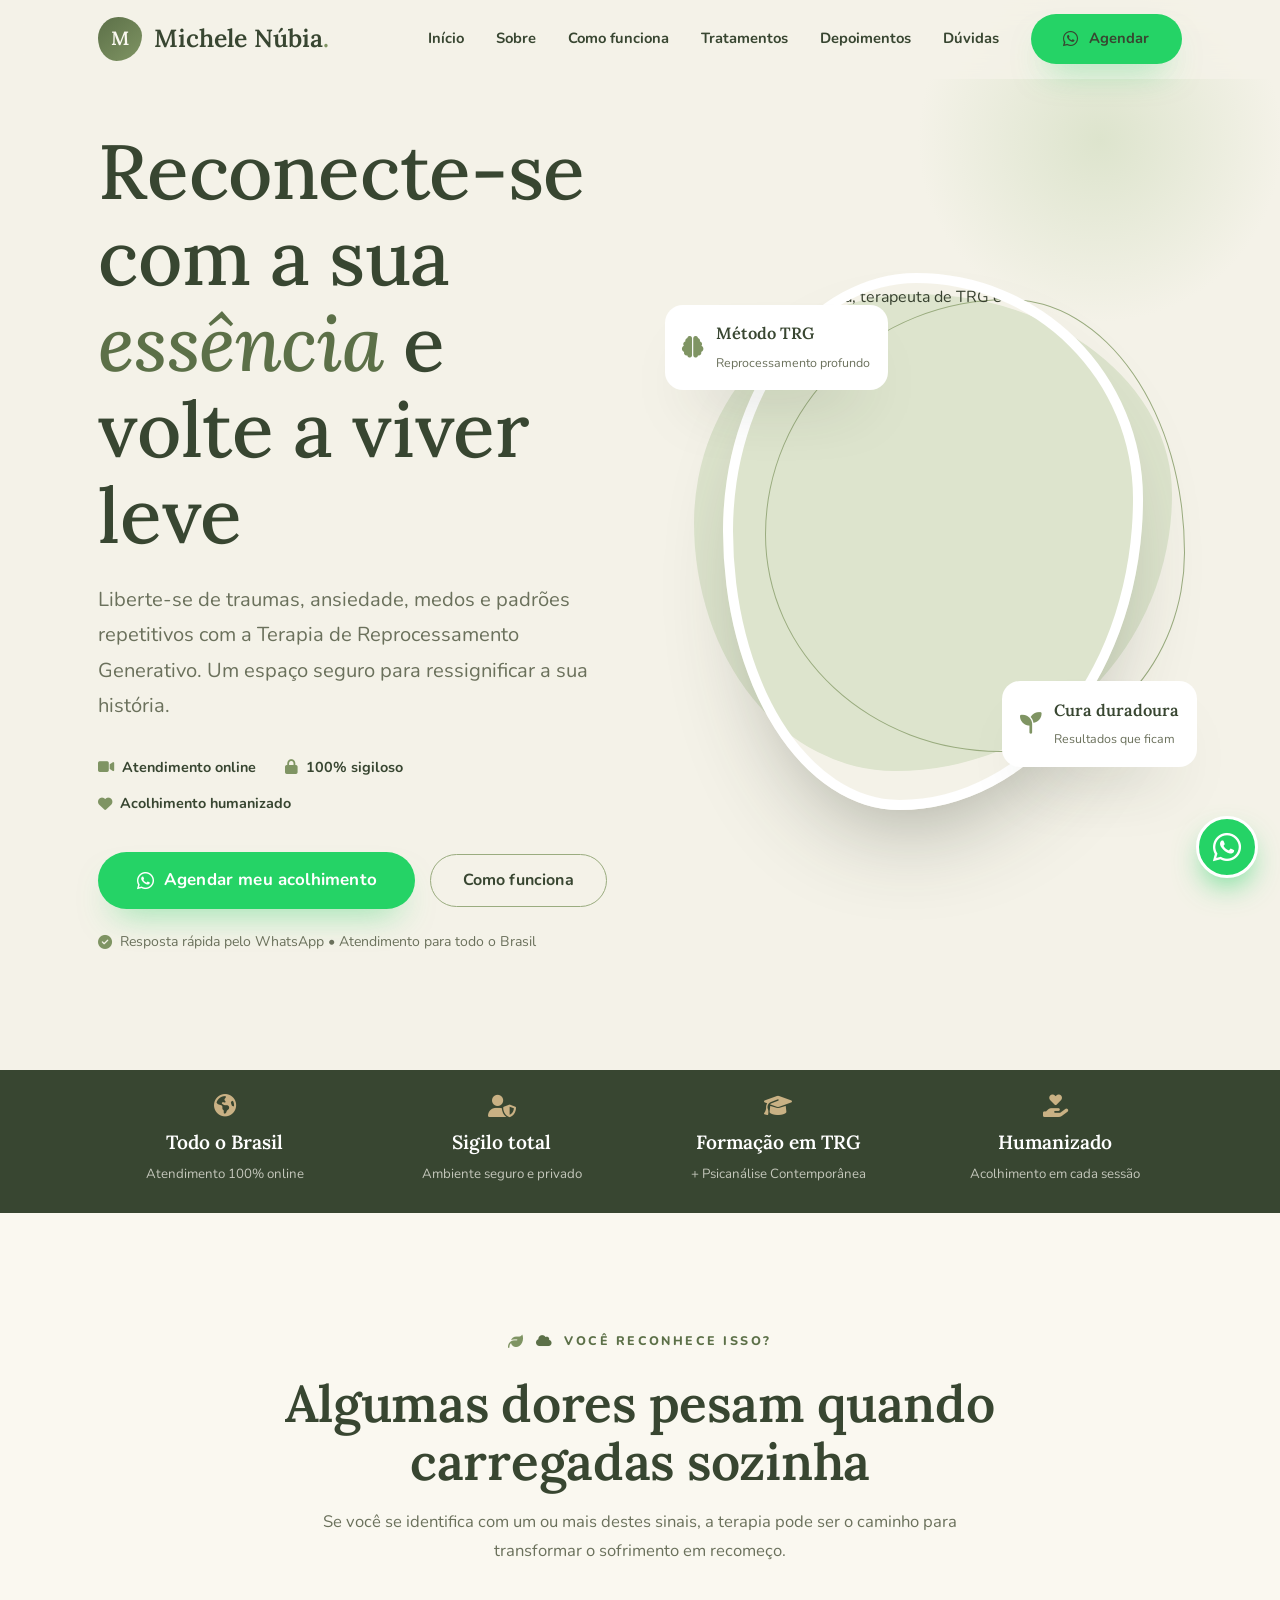
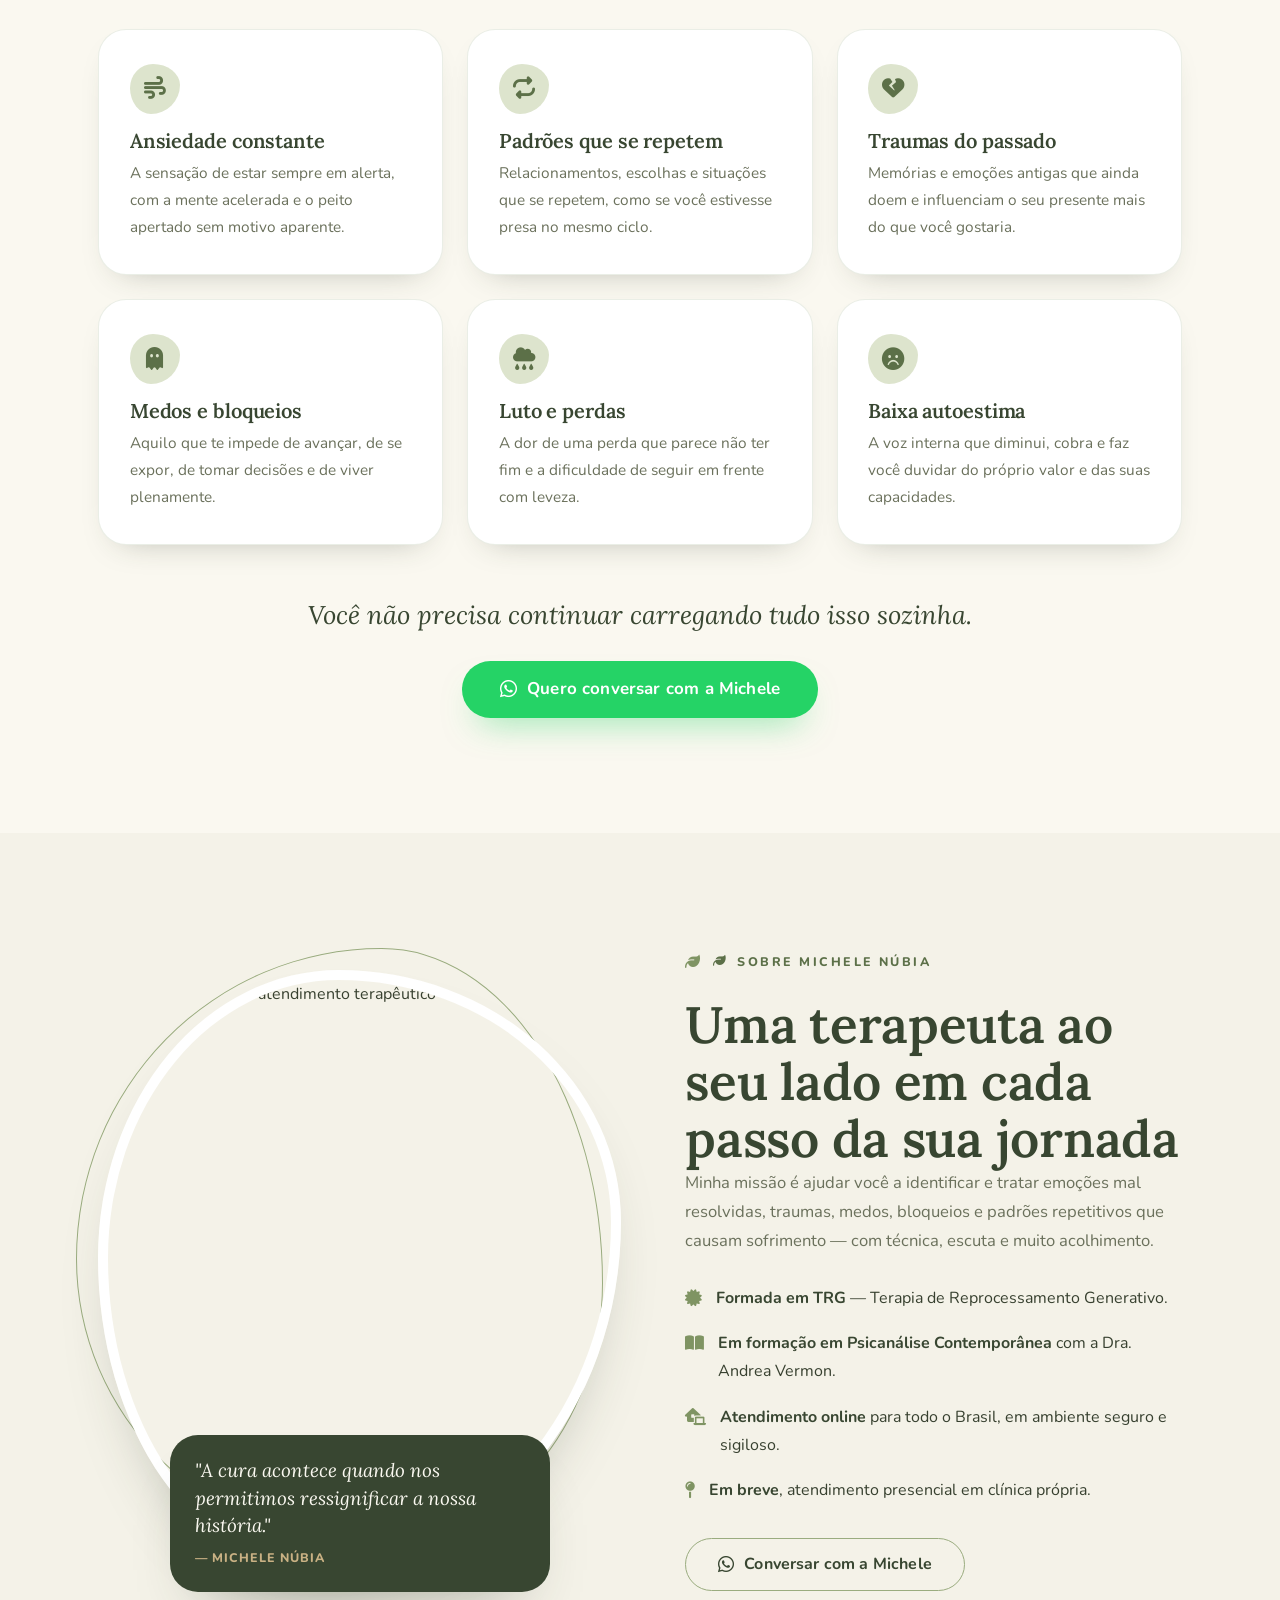
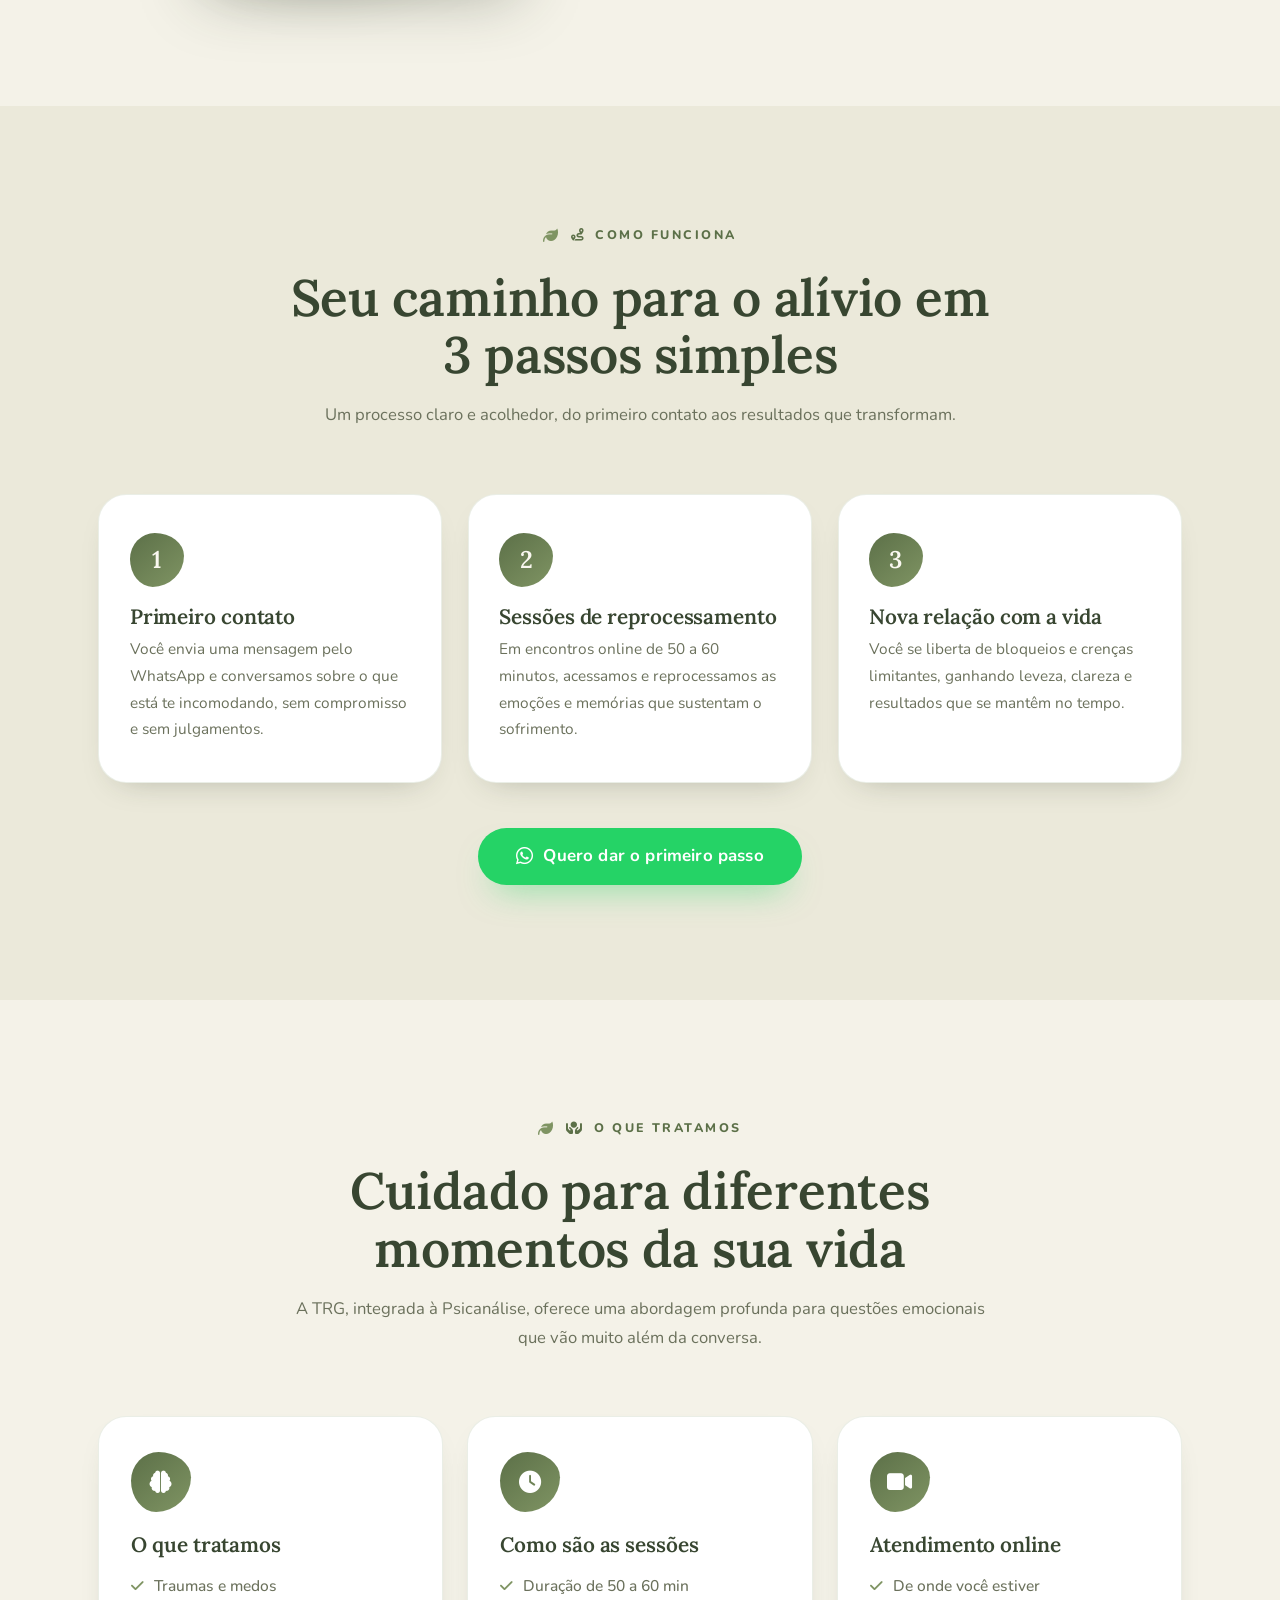
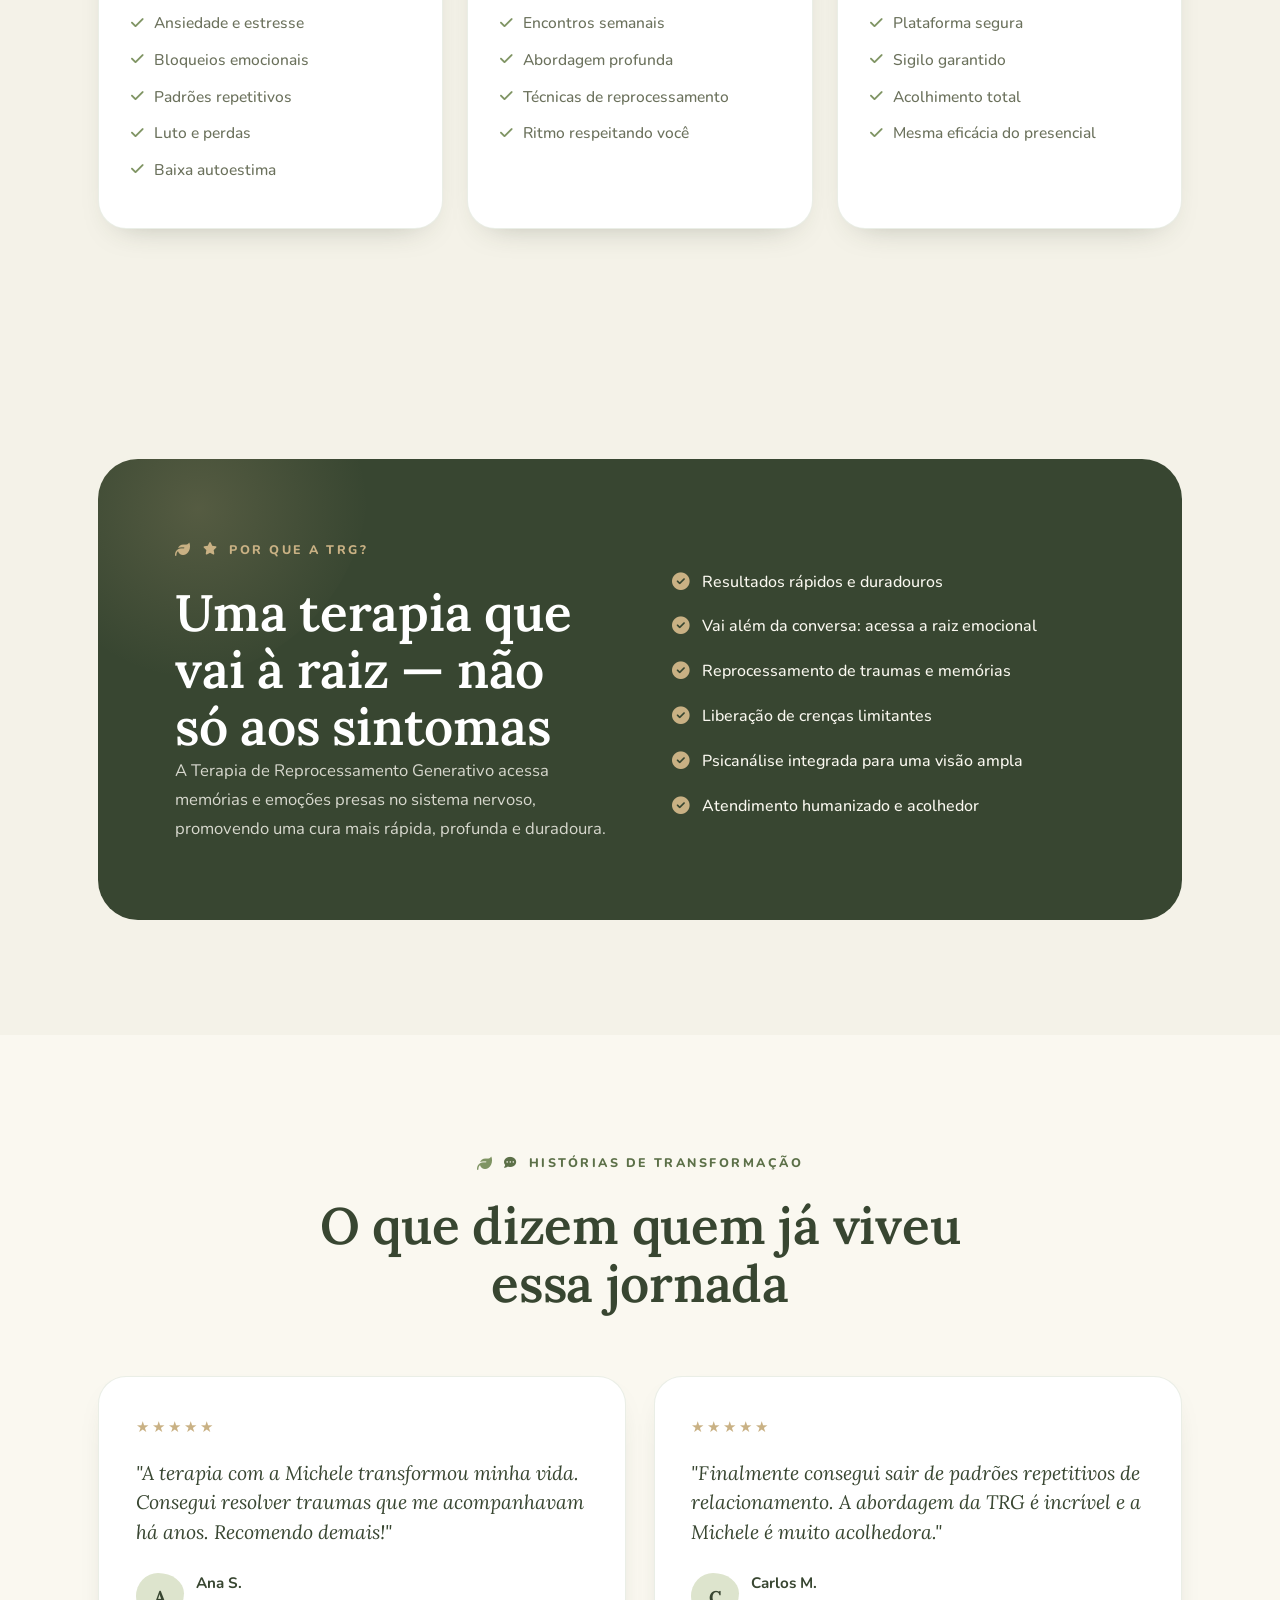
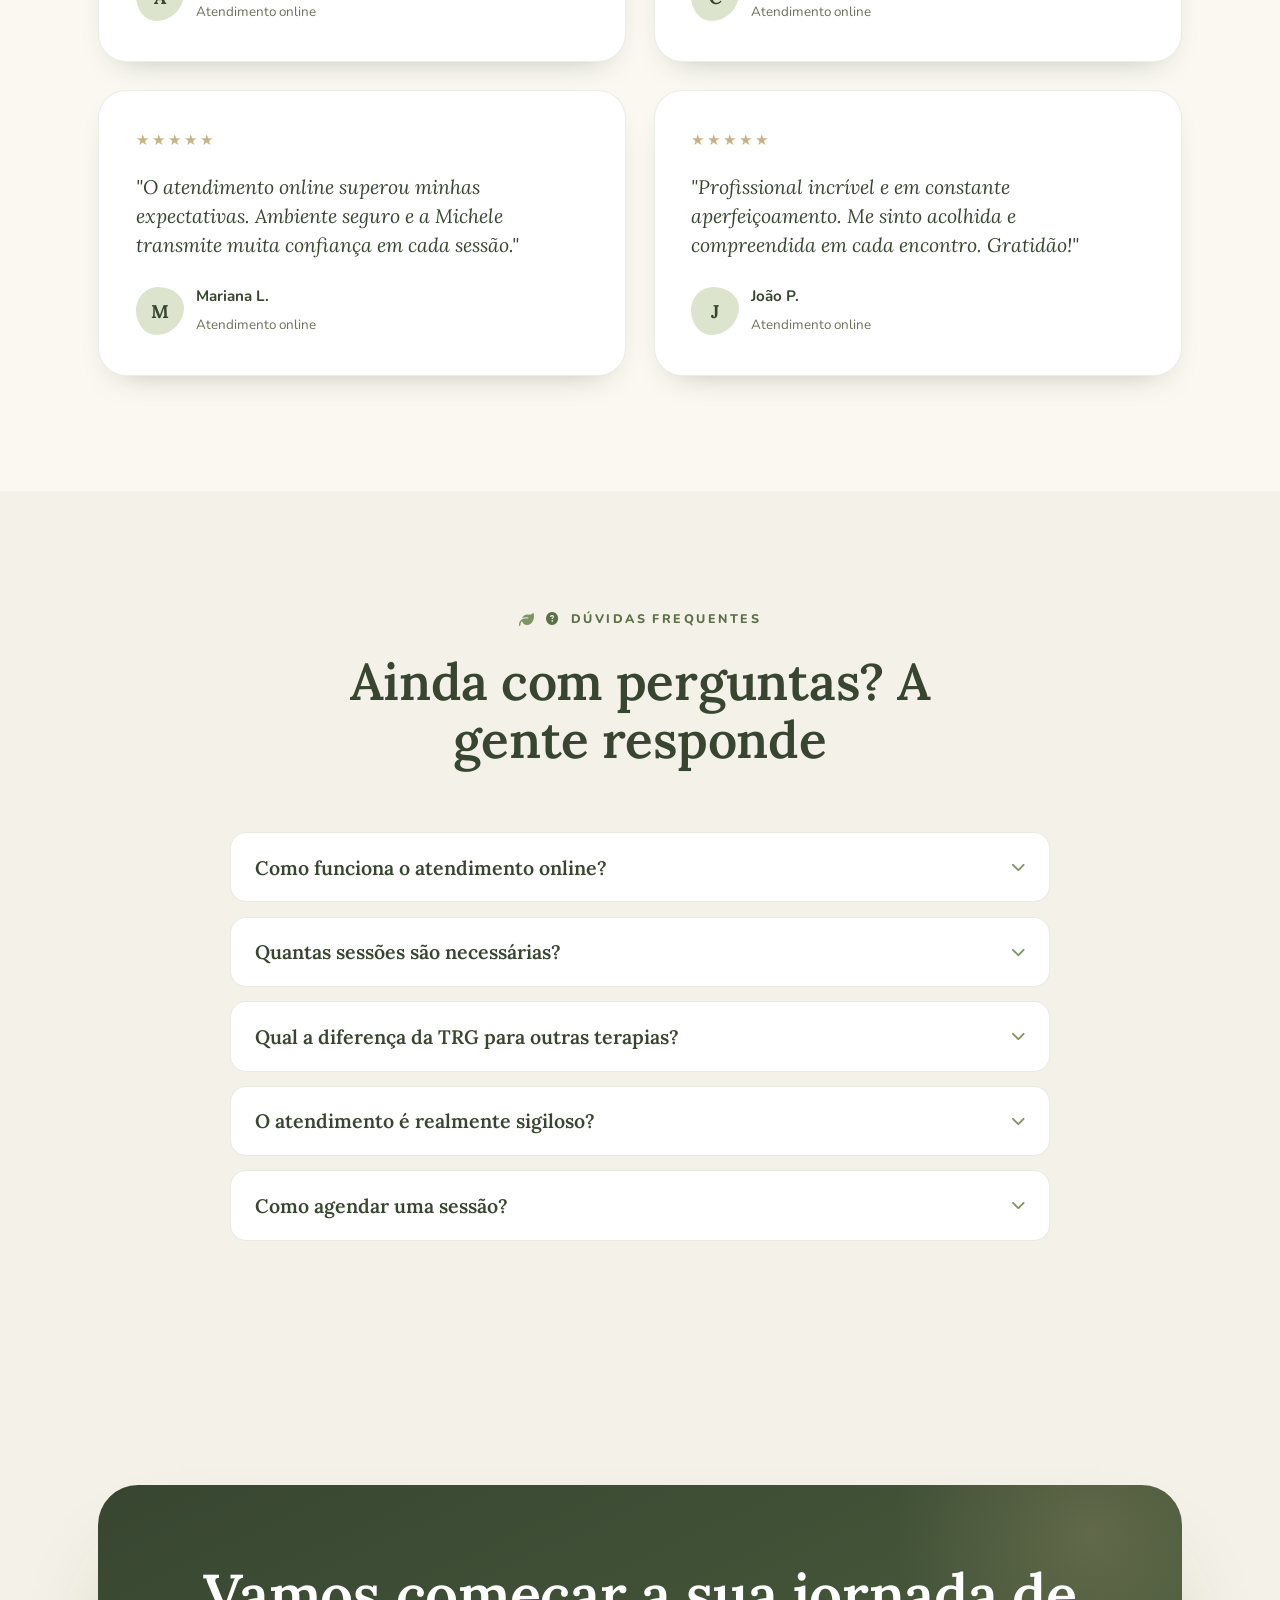
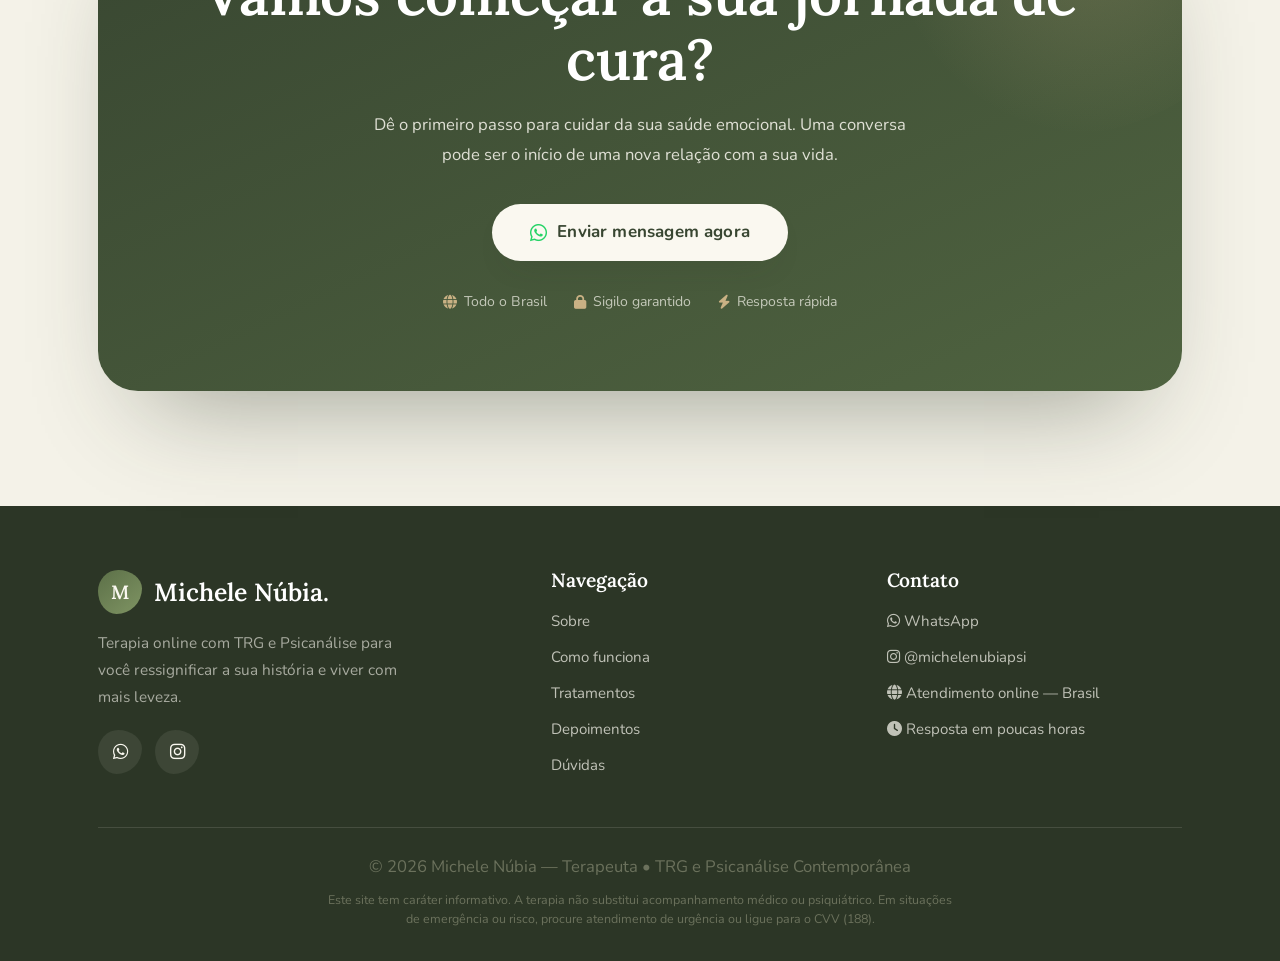
==== commit 5a56b283: "Remove label "TRG • Psicanálise Contemporânea" do topo do hero Co-Authored-By: Claude Opus 4.8 <nore" ====
--- a/index.html
+++ b/index.html
@@ -152,7 +152,6 @@
     <section class="hero">
       <div class="container hero-grid">
         <div class="hero-copy">
-          <span class="eyebrow"><i class="fas fa-feather"></i> TRG • Psicanálise Contemporânea</span>
           <h1 class="h1">Reconecte-se com a sua <em>essência</em> e volte a viver leve</h1>
           <p class="lead">Liberte-se de traumas, ansiedade, medos e padrões repetitivos com a Terapia de Reprocessamento Generativo. Um espaço seguro para ressignificar a sua história.</p>
 
